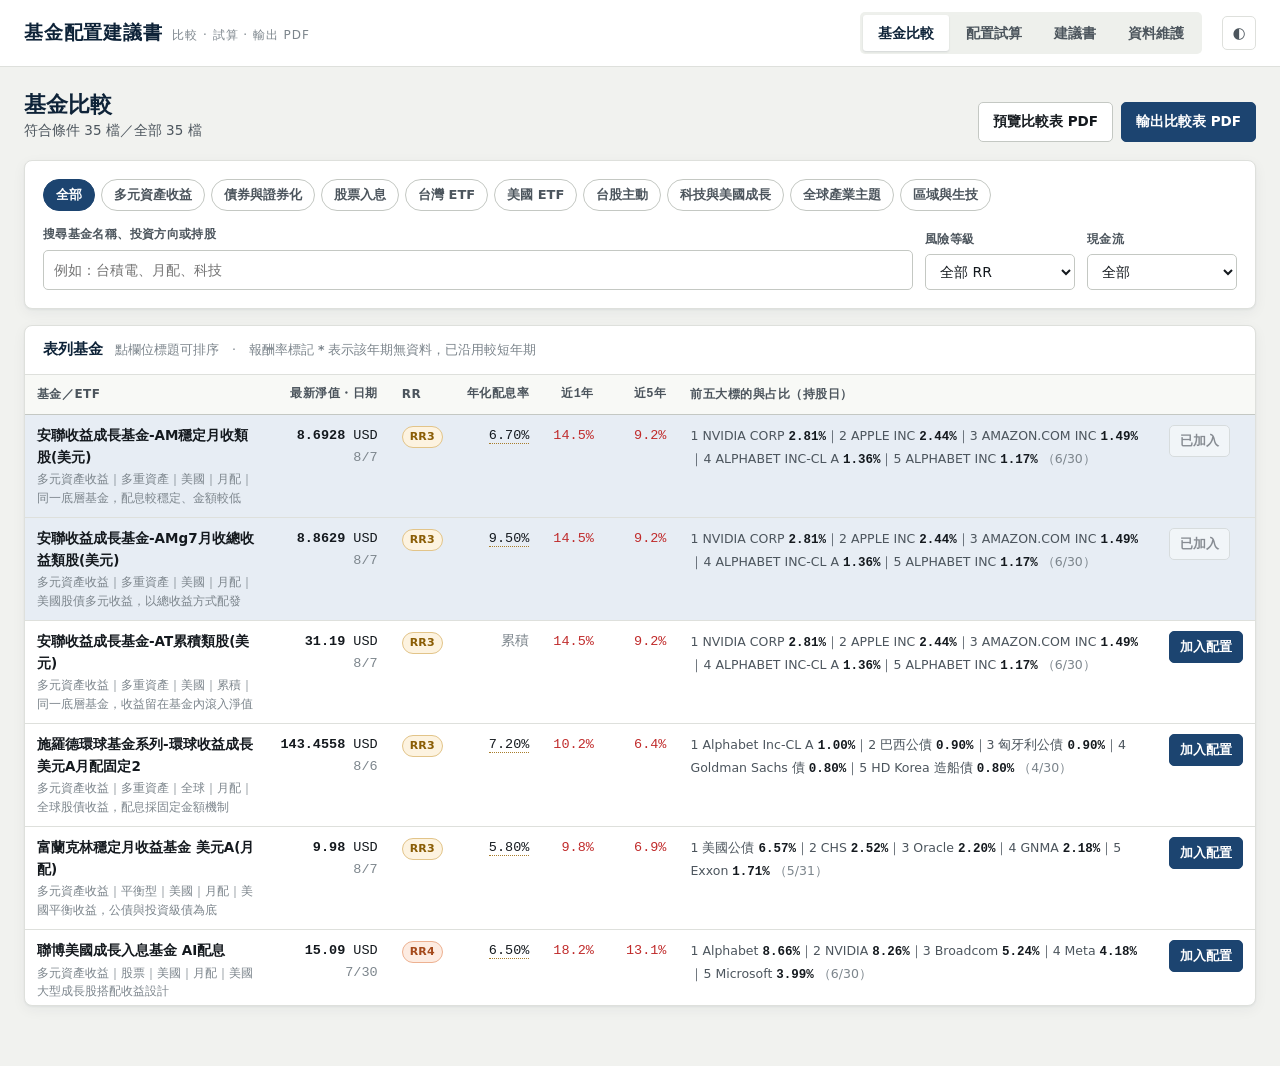
==== fund-report/standalone.html @ 6da56c4f "Add fund comparison and allocation report generator Builds the two PDF deliverables the existing wor" ====
<!doctype html>
<html lang="zh-Hant">
<head>
<meta charset="utf-8">
<meta name="viewport" content="width=device-width, initial-scale=1">
<title>基金配置建議書產生器</title>
<meta name="description" content="比較表列基金的淨值、風險等級與前五大持股，配置後輸出配息與本金成長預估的 A4 建議書 PDF。">
<style>
/* ==== assets/app.css ==== */
/* =============================================================================
   基金配置建議書產生器 — 介面樣式
   色彩全部走 token；深色值同時定義在 media query 與 [data-theme] 兩處，
   讓「跟隨系統」與「手動切換」兩種狀態都能正確解析。
   ========================================================================== */

:root {
  color-scheme: light;

  /* 紙面與墨色（中性色帶一點青綠，避免純灰的無機感） */
  --paper:        #F1F2EF;
  --surface:      #FFFFFF;
  --surface-2:    #F8F9F6;
  --surface-3:    #EEF0EC;
  --ink:          #14191E;
  --ink-2:        #4C555D;
  --ink-3:        #7C858C;
  --rule:         #DEE0DC;
  --rule-strong:  #C4C8C3;

  /* 主色：藏青。次要重音：黃銅（只用於節次編號與關鍵數字底線） */
  --navy:         #1C4470;
  --navy-deep:    #0E2338;
  --navy-soft:    #E7EDF4;
  --navy-line:    #B9CBDE;
  --brass:        #A87D2B;
  --brass-soft:   #F4EEDF;

  /* 台股慣例：紅漲綠跌。僅用於報酬率與漲跌，不當作系列色 */
  --up:           #C02B2B;
  --down:         #12764C;

  /* 圖表系列色（已通過色盲分離度與亮度帶檢驗，固定順序不可循環） */
  --series-1: #2a78d6;  --series-2: #eb6834;  --series-3: #1baf7a;  --series-4: #eda100;
  --series-5: #e87ba4;  --series-6: #008300;  --series-7: #4a3aa7;  --series-8: #e34948;
  --grid:     #E4E6E2;
  --axis:     #C4C8C3;

  /* 圖表引擎讀取的角色色（.sheet 內會被紙張色票覆寫） */
  --c-surface: var(--surface);
  --c-grid:    var(--grid);
  --c-axis:    var(--axis);
  --c-ink:     var(--ink);
  --c-ink-2:   var(--ink-2);
  --c-ink-3:   var(--ink-3);

  --font-ui:  -apple-system, BlinkMacSystemFont, "PingFang TC", "Noto Sans TC",
              "Microsoft JhengHei", "Segoe UI", system-ui, sans-serif;
  --font-doc: "Noto Serif TC", "Source Han Serif TC", "Songti TC", "Songti SC",
              PMingLiU, Georgia, serif;
  --font-num: ui-monospace, "SF Mono", "JetBrains Mono", Menlo, Consolas, monospace;

  --r-sm: 3px;  --r-md: 5px;  --r-lg: 8px;
  --shadow: 0 1px 2px rgba(14, 35, 56, .05), 0 4px 14px rgba(14, 35, 56, .05);
}

@media (prefers-color-scheme: dark) {
  :root:not([data-theme="light"]) {
    color-scheme: dark;
    --paper: #0F1417;  --surface: #161C21;  --surface-2: #1B2228;  --surface-3: #212a31;
    --ink: #E9ECEA;    --ink-2: #A9B2B8;    --ink-3: #7E888F;
    --rule: #2A333A;   --rule-strong: #3A444B;
    --navy: #7FA8D6;   --navy-deep: #CBDCEE; --navy-soft: #1C2A38; --navy-line: #33475C;
    --brass: #D6AC5C;  --brass-soft: #2A2418;
    --up: #E2635F;     --down: #3FA97A;
    --series-1: #3987e5; --series-2: #d95926; --series-3: #199e70; --series-4: #c98500;
    --series-5: #d55181; --series-6: #008300; --series-7: #9085e9; --series-8: #e66767;
    --grid: #242D34;   --axis: #3A444B;
    --shadow: 0 1px 2px rgba(0,0,0,.3), 0 4px 14px rgba(0,0,0,.25);
  }
}

:root[data-theme="dark"] {
  color-scheme: dark;
  --paper: #0F1417;  --surface: #161C21;  --surface-2: #1B2228;  --surface-3: #212a31;
  --ink: #E9ECEA;    --ink-2: #A9B2B8;    --ink-3: #7E888F;
  --rule: #2A333A;   --rule-strong: #3A444B;
  --navy: #7FA8D6;   --navy-deep: #CBDCEE; --navy-soft: #1C2A38; --navy-line: #33475C;
  --brass: #D6AC5C;  --brass-soft: #2A2418;
  --up: #E2635F;     --down: #3FA97A;
  --series-1: #3987e5; --series-2: #d95926; --series-3: #199e70; --series-4: #c98500;
  --series-5: #d55181; --series-6: #008300; --series-7: #9085e9; --series-8: #e66767;
  --grid: #242D34;   --axis: #3A444B;
  --shadow: 0 1px 2px rgba(0,0,0,.3), 0 4px 14px rgba(0,0,0,.25);
}

* { box-sizing: border-box; }

body {
  margin: 0;
  background: var(--paper);
  color: var(--ink);
  font-family: var(--font-ui);
  font-size: 15px;
  line-height: 1.6;
  -webkit-font-smoothing: antialiased;
}

h1, h2, h3, h4 { margin: 0; text-wrap: balance; font-weight: 700; line-height: 1.3; }
p { margin: 0; }
button, input, select, textarea { font: inherit; color: inherit; }
a { color: var(--navy); }

:where(a, button, input, select, textarea, [tabindex]):focus-visible {
  outline: 2px solid var(--navy);
  outline-offset: 2px;
  border-radius: var(--r-sm);
}

@media (prefers-reduced-motion: reduce) {
  *, *::before, *::after { animation-duration: .01ms !important; transition-duration: .01ms !important; }
}

/* ---------------------------------------------------------------- 頁首 --- */

.topbar {
  position: sticky; top: 0; z-index: 40;
  background: var(--surface);
  border-bottom: 1px solid var(--rule);
}

.topbar__inner {
  max-width: 1280px; margin: 0 auto; padding: 12px 24px;
  display: flex; align-items: center; gap: 20px; flex-wrap: wrap;
}

.brand { display: flex; align-items: baseline; gap: 10px; margin-right: auto; }
.brand__mark {
  font-family: var(--font-doc); font-size: 19px; font-weight: 700;
  color: var(--navy-deep); letter-spacing: .04em;
}
.brand__sub { font-size: 12px; color: var(--ink-3); letter-spacing: .08em; }

.tabs { display: flex; gap: 2px; background: var(--surface-3); padding: 3px; border-radius: var(--r-md); }
.tab {
  appearance: none; border: 0; background: transparent; color: var(--ink-2);
  padding: 7px 15px; border-radius: var(--r-sm); cursor: pointer;
  font-size: 14px; font-weight: 600; white-space: nowrap;
  transition: background .15s, color .15s;
}
.tab:hover { color: var(--ink); }
.tab[aria-selected="true"] { background: var(--surface); color: var(--navy-deep); box-shadow: 0 1px 2px rgba(14,35,56,.12); }

.icon-btn {
  appearance: none; background: var(--surface); border: 1px solid var(--rule);
  color: var(--ink-2); width: 34px; height: 34px; border-radius: var(--r-md);
  cursor: pointer; display: grid; place-items: center; font-size: 15px;
}
.icon-btn:hover { border-color: var(--rule-strong); color: var(--ink); }

/* -------------------------------------------------------------- 版面 ----- */

.wrap { max-width: 1280px; margin: 0 auto; padding: 24px; }
.panel[hidden] { display: none; }

.page-head { display: flex; align-items: flex-end; gap: 16px; flex-wrap: wrap; margin-bottom: 18px; }
.page-head h2 { font-family: var(--font-doc); font-size: 22px; color: var(--navy-deep); }
.page-head p { color: var(--ink-2); font-size: 13.5px; }
.page-head__actions { margin-left: auto; display: flex; gap: 8px; flex-wrap: wrap; }

.card {
  background: var(--surface); border: 1px solid var(--rule);
  border-radius: var(--r-lg); box-shadow: var(--shadow);
}
.card__head {
  padding: 14px 18px; border-bottom: 1px solid var(--rule);
  display: flex; align-items: center; gap: 12px; flex-wrap: wrap;
}
.card__head h3 { font-size: 15px; color: var(--navy-deep); }
.card__head .hint { font-size: 12.5px; color: var(--ink-3); }
.card__body { padding: 18px; }

/* ------------------------------------------------------------- 表單元件 -- */

.btn {
  appearance: none; cursor: pointer;
  border: 1px solid var(--rule-strong); background: var(--surface); color: var(--ink);
  padding: 8px 14px; border-radius: var(--r-md); font-size: 13.5px; font-weight: 600;
  display: inline-flex; align-items: center; gap: 7px; white-space: nowrap;
  transition: background .15s, border-color .15s;
}
.btn:hover { background: var(--surface-2); border-color: var(--ink-3); }
.btn--primary { background: var(--navy); border-color: var(--navy); color: #fff; }
.btn--primary:hover { background: var(--navy-deep); border-color: var(--navy-deep); }
:root[data-theme="dark"] .btn--primary,
:root:not([data-theme="light"]) .btn--primary { color: #0F1417; }
@media (prefers-color-scheme: light) {
  :root:not([data-theme="dark"]) .btn--primary { color: #fff; }
}
.btn--ghost { background: transparent; border-color: transparent; color: var(--ink-2); padding: 6px 10px; }
.btn--ghost:hover { background: var(--surface-3); color: var(--ink); }
.btn--sm { padding: 5px 10px; font-size: 12.5px; }
.btn[disabled] { opacity: .45; cursor: not-allowed; }

.field { display: flex; flex-direction: column; gap: 5px; }
.field > label { font-size: 12px; font-weight: 600; color: var(--ink-2); letter-spacing: .03em; }
.input, .select {
  background: var(--surface); border: 1px solid var(--rule-strong);
  border-radius: var(--r-md); padding: 8px 10px; width: 100%;
  font-size: 14px; color: var(--ink);
}
.input:focus, .select:focus { border-color: var(--navy); outline: none; box-shadow: 0 0 0 3px var(--navy-soft); }
.input--num { font-family: var(--font-num); text-align: right; font-variant-numeric: tabular-nums; }

.chips { display: flex; gap: 6px; flex-wrap: wrap; }
.chip {
  appearance: none; cursor: pointer; font-size: 13px; font-weight: 600;
  border: 1px solid var(--rule-strong); background: var(--surface); color: var(--ink-2);
  padding: 5px 12px; border-radius: 999px; transition: .15s;
}
.chip:hover { border-color: var(--ink-3); color: var(--ink); }
.chip[aria-pressed="true"] { background: var(--navy); border-color: var(--navy); color: #fff; }
:root[data-theme="dark"] .chip[aria-pressed="true"] { color: #0F1417; }
@media (prefers-color-scheme: dark) {
  :root:not([data-theme="light"]) .chip[aria-pressed="true"] { color: #0F1417; }
}

.toolbar { display: flex; gap: 12px; align-items: flex-end; flex-wrap: wrap; }
.toolbar .field { min-width: 150px; }

/* --------------------------------------------------------------- 表格 ---- */

.table-scroll { overflow-x: auto; }
table.data { width: 100%; border-collapse: collapse; font-size: 13.5px; }
table.data th, table.data td {
  padding: 10px 12px; text-align: left; vertical-align: top;
  border-bottom: 1px solid var(--rule);
}
table.data thead th {
  position: sticky; top: 0; z-index: 2;
  background: var(--surface-2); color: var(--ink-2);
  font-size: 12px; font-weight: 700; letter-spacing: .04em; white-space: nowrap;
  border-bottom: 1px solid var(--rule-strong);
}
table.data thead th.sortable { cursor: pointer; user-select: none; }
table.data thead th.sortable:hover { color: var(--ink); }
table.data tbody tr:hover { background: var(--surface-2); }
table.data tbody tr.is-picked { background: var(--navy-soft); }
table.data td.num, table.data th.num {
  text-align: right; font-family: var(--font-num);
  font-variant-numeric: tabular-nums; white-space: nowrap;
}
.fund-name { font-weight: 600; color: var(--ink); }
.fund-meta { font-size: 11.5px; color: var(--ink-3); margin-top: 2px; }

.pill {
  display: inline-block; padding: 1px 7px; border-radius: 999px;
  font-size: 11px; font-weight: 700; letter-spacing: .02em;
  border: 1px solid var(--rule-strong); color: var(--ink-2); background: var(--surface-2);
  white-space: nowrap;
}
.pill--rr1, .pill--rr2 { color: #0d6b4b; border-color: #9ecfba; background: #eaf6f0; }
.pill--rr3 { color: #8a5d05; border-color: #e2c489; background: #fdf3e0; }
.pill--rr4 { color: #a4491b; border-color: #edb191; background: #fdece2; }
.pill--rr5 { color: #93231f; border-color: #e8a3a0; background: #fdeceb; }
:root[data-theme="dark"] .pill--rr1, :root[data-theme="dark"] .pill--rr2 { color:#5fc79a; border-color:#1f4736; background:#12241c; }
:root[data-theme="dark"] .pill--rr3 { color:#d6ac5c; border-color:#4a3d1d; background:#241e10; }
:root[data-theme="dark"] .pill--rr4 { color:#e08b5f; border-color:#4d3123; background:#251912; }
:root[data-theme="dark"] .pill--rr5 { color:#e2635f; border-color:#4d2523; background:#251312; }
@media (prefers-color-scheme: dark) {
  :root:not([data-theme="light"]) .pill--rr1, :root:not([data-theme="light"]) .pill--rr2 { color:#5fc79a; border-color:#1f4736; background:#12241c; }
  :root:not([data-theme="light"]) .pill--rr3 { color:#d6ac5c; border-color:#4a3d1d; background:#241e10; }
  :root:not([data-theme="light"]) .pill--rr4 { color:#e08b5f; border-color:#4d3123; background:#251912; }
  :root:not([data-theme="light"]) .pill--rr5 { color:#e2635f; border-color:#4d2523; background:#251312; }
}

.holdings-inline { font-size: 12.5px; color: var(--ink-2); line-height: 1.7; }
.holdings-inline b { font-family: var(--font-num); font-weight: 600; color: var(--ink); }
.holdings-inline .as-of { color: var(--ink-3); }

.val-up { color: var(--up); }
.val-down { color: var(--down); }
.muted { color: var(--ink-3); }
.nowrap { white-space: nowrap; }
.assumed { border-bottom: 1px dotted var(--brass); cursor: help; }

/* ------------------------------------------------------------ 配置試算 --- */

.layout-2col { display: grid; grid-template-columns: minmax(0, 1fr) 340px; gap: 20px; align-items: start; }
@media (max-width: 1080px) { .layout-2col { grid-template-columns: minmax(0, 1fr); } }

.form-grid { display: grid; grid-template-columns: repeat(auto-fit, minmax(160px, 1fr)); gap: 14px; }

.alloc-row { display: grid; grid-template-columns: minmax(0,1fr) 96px 120px 34px; gap: 10px; align-items: center;
  padding: 11px 0; border-bottom: 1px solid var(--rule); }
.alloc-row:last-child { border-bottom: 0; }
.alloc-row__name { min-width: 0; }
.alloc-row__name .fund-name { font-size: 13.5px; }
.alloc-swatch { width: 9px; height: 9px; border-radius: 2px; display: inline-block; margin-right: 6px; flex: none; }
.alloc-amt { font-family: var(--font-num); font-variant-numeric: tabular-nums; font-size: 13px; text-align: right; color: var(--ink-2); }
@media (max-width: 620px) {
  .alloc-row { grid-template-columns: minmax(0,1fr) 80px 34px; }
  .alloc-amt { grid-column: 1 / -1; text-align: left; }
}

.empty {
  padding: 40px 20px; text-align: center; color: var(--ink-3); font-size: 14px;
  border: 1px dashed var(--rule-strong); border-radius: var(--r-md);
}

.total-bar {
  display: flex; align-items: center; gap: 12px; padding: 12px 0 0;
  border-top: 2px solid var(--rule-strong); margin-top: 6px; font-weight: 700;
}
.total-bar .num { font-family: var(--font-num); font-variant-numeric: tabular-nums; margin-left: auto; }
.total-bar.is-off { color: var(--up); }

/* KPI */
/* 欄寬必須容得下 NT$ 24,242,954 這種長度，否則數字會被裁掉 */
.kpi-grid { display: grid; grid-template-columns: repeat(auto-fit, minmax(200px, 1fr)); gap: 12px; }
.kpi {
  background: var(--surface); border: 1px solid var(--rule); border-radius: var(--r-md);
  padding: 14px 16px;
}
.kpi__label { font-size: 12px; color: var(--ink-2); font-weight: 600; letter-spacing: .03em; }
.kpi__value {
  font-size: clamp(17px, 1.7vw, 21px); font-weight: 700; color: var(--navy-deep); margin-top: 4px;
  letter-spacing: -.02em; white-space: nowrap;
}
.kpi__value small { font-size: 12px; font-weight: 600; color: var(--ink-3); margin-right: 3px; }
.kpi__foot { font-size: 11.5px; color: var(--ink-3); margin-top: 3px; }
.kpi--accent { border-left: 3px solid var(--brass); }

/* 圖表 */
.chart-stack { display: flex; flex-direction: column; gap: 16px; }
.chart-grid { display: grid; grid-template-columns: repeat(auto-fit, minmax(300px, 1fr)); gap: 16px; }
.chart-grid--donuts { grid-template-columns: repeat(auto-fit, minmax(210px, 1fr)); }
.chart-box { background: var(--surface); border: 1px solid var(--rule); border-radius: var(--r-md); padding: 14px; }
.chart-box h4 { font-size: 13.5px; color: var(--ink); margin-bottom: 2px; }
.chart-box .chart-sub { font-size: 11.5px; color: var(--ink-3); margin-bottom: 10px; }
.chart-svg { width: 100%; height: auto; display: block; overflow: visible; }

.legend { display: flex; flex-wrap: wrap; gap: 6px 14px; margin-top: 10px; font-size: 12px; color: var(--ink-2); }
.legend__item { display: inline-flex; align-items: center; gap: 6px; }
.legend__dot { width: 9px; height: 9px; border-radius: 2px; flex: none; }
.legend__val { font-family: var(--font-num); font-variant-numeric: tabular-nums; color: var(--ink-3); }

.chart-tip {
  position: fixed; z-index: 90; pointer-events: none; opacity: 0;
  background: var(--surface); border: 1px solid var(--rule-strong); border-radius: var(--r-md);
  box-shadow: var(--shadow); padding: 8px 11px; font-size: 12.5px; color: var(--ink);
  max-width: 260px; transition: opacity .1s;
}
.chart-tip b { font-family: var(--font-num); font-variant-numeric: tabular-nums; }
.chart-tip .tip-title { font-weight: 700; margin-bottom: 3px; color: var(--navy-deep); }

/* ------------------------------------------------------------- 提示條 ---- */

.notice {
  display: flex; gap: 10px; align-items: flex-start;
  background: var(--brass-soft); border: 1px solid var(--brass);
  border-radius: var(--r-md); padding: 11px 14px; font-size: 13px; color: var(--ink);
  line-height: 1.6;
}
.notice__mark { color: var(--brass); font-weight: 700; flex: none; }
.notice--info { background: var(--navy-soft); border-color: var(--navy-line); }
.notice--info .notice__mark { color: var(--navy); }

.status-line { font-size: 12.5px; color: var(--ink-2); min-height: 20px; }

/* ------------------------------------------------------------ 資料維護 --- */

.data-table input.input { padding: 5px 7px; font-size: 12.5px; }
.data-table td { padding: 6px 8px; }
.w-nav  { width: 104px; } .w-date { width: 132px; }
.w-pct  { width: 72px; }  .w-rr { width: 62px; }

/* ---------------------------------------------------------- 建議書預覽 --- */

.sheet-stage { background: var(--surface-3); padding: 22px; border-radius: var(--r-lg); overflow-x: auto; }
.sheet-stage .sheet { margin: 0 auto 22px; }
.sheet-stage .sheet:last-child { margin-bottom: 0; }

</style>
<style>
/* ==== assets/print.css ==== */
/* =============================================================================
   A4 文件樣式 — 建議書與比較表
   .sheet 模擬紙張，因此固定使用淺色調（不隨深色模式反轉），
   螢幕預覽與列印輸出共用同一份規則，所見即所得。
   ========================================================================== */

.sheet {
  /* 紙張自帶一組固定色票，與介面 token 脫鉤 */
  --p-ink:      #14181C;
  --p-ink-2:    #4A5058;
  --p-ink-3:    #7A828A;
  --p-rule:     #D9DCD8;
  --p-rule-2:   #B9BDB8;
  --p-navy:     #1C4470;
  --p-navy-deep:#0E2338;
  --p-navy-soft:#EDF2F8;
  --p-brass:    #A87D2B;
  --p-surface:  #FFFFFF;
  --p-surface-2:#F7F8F5;
  --p-up:       #C02B2B;
  --p-down:     #12764C;

  /* 紙張永遠是白的：圖表角色色與系列色在此固定為淺色版本，
     不隨介面深色模式反轉，否則列印會拿到深色系列色。 */
  --c-surface: #FFFFFF;
  --c-grid:    #E7E9E5;
  --c-axis:    #B9BDB8;
  --c-ink:     #14181C;
  --c-ink-2:   #4A5058;
  --c-ink-3:   #7A828A;
  --series-1: #2a78d6;  --series-2: #eb6834;  --series-3: #1baf7a;  --series-4: #eda100;
  --series-5: #e87ba4;  --series-6: #008300;  --series-7: #4a3aa7;  --series-8: #e34948;

  width: 210mm;
  min-height: 297mm;
  padding: 13mm 15mm 11mm;
  background: var(--p-surface);
  color: var(--p-ink);
  font-family: var(--font-ui);
  font-size: 9.5pt;
  line-height: 1.55;
  box-shadow: 0 2px 10px rgba(14, 35, 56, .16);
  display: flex;
  flex-direction: column;
  position: relative;
}

.sheet__body {
  flex: 1 1 auto;
  display: flex;
  flex-direction: column;
  min-height: 0;
}

.sheet::before {
  content: "";
  position: absolute; inset: 0 0 auto 0; height: 4mm;
  background: var(--p-navy);
}

/* ------------------------------------------------------------- 文件頁首 -- */

.doc-header { border-bottom: 1.5px solid var(--p-ink); padding-bottom: 6px; margin-bottom: 3.2mm; }
.doc-header__name {
  font-family: var(--font-doc); font-size: 21pt; font-weight: 700;
  color: var(--p-navy-deep); letter-spacing: .04em; line-height: 1.15;
}
.doc-header__row { display: flex; align-items: flex-end; gap: 16px; margin-top: 6px; }
.doc-header__meta { font-size: 9pt; color: var(--p-ink-2); }
.doc-header__meta b { color: var(--p-ink); font-weight: 700; }
.doc-header__meta .sep { color: var(--p-rule-2); margin: 0 8px; }
.doc-header__dates {
  margin-left: auto; text-align: right; font-size: 8pt; color: var(--p-ink-3);
  font-variant-numeric: tabular-nums; white-space: nowrap; line-height: 1.5;
}

/* ------------------------------------------------------------- 節次標題 -- */

.doc-h {
  display: flex; align-items: baseline; gap: 8px;
  font-family: var(--font-doc); font-size: 12.5pt; color: var(--p-navy-deep);
  margin: 0 0 2.5mm;
}
.doc-h__n {
  font-family: var(--font-num); font-size: 10pt; font-weight: 700;
  color: var(--p-brass); letter-spacing: .02em;
}
.doc-h__note { margin-left: auto; font-family: var(--font-ui); font-size: 8pt; color: var(--p-ink-3); font-weight: 400; }

.doc-block { margin-bottom: 3.6mm; }
.doc-block--tight { margin-bottom: 3.5mm; }

/* ------------------------------------------------------- 總覽與成效卡 ---- */

.ov-grid { display: grid; grid-template-columns: 1.15fr 2.4fr; gap: 4mm; align-items: stretch; }
.ov-stats { display: grid; grid-template-columns: repeat(3, 1fr); gap: 3mm; }

.pcard {
  border: 1px solid var(--p-rule); border-radius: 3px;
  padding: 2.6mm 3.2mm; background: var(--p-surface-2);
  display: flex; flex-direction: column; justify-content: center;
}
.pcard__label { font-size: 7.5pt; color: var(--p-ink-3); font-weight: 700; letter-spacing: .06em; }
.pcard__plan { font-family: var(--font-doc); font-size: 14pt; color: var(--p-navy-deep); font-weight: 700; margin: 1mm 0 2mm; }
.pcard__amt { font-size: 13pt; font-weight: 700; color: var(--p-ink); font-variant-numeric: tabular-nums; }
.pcard__amt small { font-size: 8pt; color: var(--p-ink-3); margin-right: 2px; }

.pstat { text-align: center; border: 1px solid var(--p-rule); border-radius: 3px; padding: 2.4mm 2mm; background: var(--p-surface); }
.pstat__label { font-size: 8pt; color: var(--p-ink-2); font-weight: 700; }
.pstat__value {
  font-size: 13.5pt; font-weight: 700; color: var(--p-navy); margin-top: 1.2mm;
  font-variant-numeric: tabular-nums; letter-spacing: -.01em;
}
.pstat__value small { font-size: 8.5pt; color: var(--p-ink-3); margin-right: 2px; font-weight: 600; }
.pstat__foot { font-size: 7pt; color: var(--p-ink-3); margin-top: .8mm; }
.pstat--key { border-color: var(--p-brass); border-top: 2px solid var(--p-brass); }
.pstat--key .pstat__value { color: var(--p-navy-deep); }

/* ---------------------------------------------------------- 文件用表格 --- */

table.ptable { width: 100%; border-collapse: collapse; font-size: 8.4pt; }
table.ptable th {
  background: var(--p-surface-2); color: var(--p-ink-2);
  font-size: 7.5pt; font-weight: 700; letter-spacing: .04em;
  text-align: left; padding: 1.5mm 2.2mm; border-bottom: 1.2px solid var(--p-rule-2);
  border-top: 1.2px solid var(--p-rule-2);
}
table.ptable td { padding: 1.5mm 2.2mm; border-bottom: 1px solid var(--p-rule); vertical-align: middle; }
table.ptable tbody tr:last-child td { border-bottom: 1.2px solid var(--p-rule-2); }
table.ptable .num { text-align: right; font-variant-numeric: tabular-nums; white-space: nowrap; }
table.ptable .name { font-weight: 700; }
table.ptable tfoot td {
  font-weight: 700; padding: 1.5mm 2.2mm; border-bottom: 0;
  background: var(--p-navy-soft);
}
.ptag {
  display: inline-block; padding: .3mm 1.6mm; border-radius: 2px; font-size: 7.5pt;
  border: 1px solid var(--p-rule-2); color: var(--p-ink-2); background: var(--p-surface-2);
  white-space: nowrap;
}
.pswatch { display: inline-block; width: 2.6mm; height: 2.6mm; border-radius: 1px; margin-right: 1.6mm; vertical-align: baseline; }

/* --------------------------------------------------------------- 圖表 ---- */

.pchart-grid { display: grid; gap: 3mm; }
.pchart-grid--2 { grid-template-columns: 1fr 1fr; }
.pchart-grid--3 { grid-template-columns: repeat(3, 1fr); }

.pchart { border: 1px solid var(--p-rule); border-radius: 3px; padding: 2mm 2.4mm 2.2mm; background: var(--p-surface); }
.pchart__title { font-size: 8.5pt; font-weight: 700; color: var(--p-ink); text-align: center; }
.pchart__sub { font-size: 6.6pt; color: var(--p-ink-3); text-align: center; margin-bottom: 1mm; }
.pchart .legend { font-size: 6.4pt; color: var(--p-ink-2); justify-content: center; gap: 2px 7px; margin-top: 1mm; }
.pchart .legend__val { color: var(--p-ink-3); }

/* ------------------------------------------------------------ 持倉附錄 --- */

.hold-grid { display: grid; grid-template-columns: 1fr 1fr; gap: 4mm; }
.hold-card { border: 1px solid var(--p-rule); border-radius: 3px; overflow: hidden; break-inside: avoid; }
.hold-card__head { background: var(--p-navy-deep); color: #fff; padding: 2.2mm 3mm; }
.hold-card__head h4 { font-size: 9pt; line-height: 1.35; }
.hold-card__head .sub { font-size: 7pt; opacity: .78; margin-top: .6mm; font-variant-numeric: tabular-nums; }
.hold-card table { width: 100%; border-collapse: collapse; font-size: 8.5pt; }
.hold-card th { background: var(--p-surface-2); color: var(--p-ink-3); font-size: 7.5pt; text-align: left; padding: 1.4mm 3mm; font-weight: 700; }
.hold-card td { padding: 1.6mm 3mm; border-top: 1px solid var(--p-rule); }
.hold-card td.num { text-align: right; font-variant-numeric: tabular-nums; font-weight: 700; color: var(--p-navy); }

/* ------------------------------------------------------------ 風險警語 --- */

.disclaimer { margin-top: auto; padding-top: 2.6mm; border-top: 1px solid var(--p-rule); }
.disclaimer h5 { font-size: 8pt; color: var(--p-ink); letter-spacing: .04em; margin-bottom: 1.2mm; }
.disclaimer ol { margin: 0; padding-left: 4mm; font-size: 6.4pt; color: var(--p-ink-2); line-height: 1.45; }
.disclaimer li { margin-bottom: .6mm; }
.disclaimer b { color: var(--p-ink); }

.sheet__foot {
  margin-top: 2mm; padding-top: 1.6mm; border-top: 1px solid var(--p-rule);
  display: flex; gap: 12px; font-size: 7pt; color: var(--p-ink-3);
}
.sheet__foot .pageno { margin-left: auto; font-variant-numeric: tabular-nums; }

/* ---------------------------------------------------------- 比較表版面 --- */

.cmp-head { border-bottom: 1.5px solid var(--p-ink); padding-bottom: 5px; margin-bottom: 4mm;
  display: flex; align-items: flex-end; gap: 12px; }
.cmp-head__title { font-family: var(--font-doc); font-size: 16pt; color: var(--p-navy-deep); font-weight: 700; }
.cmp-head__sub { font-size: 8.5pt; color: var(--p-ink-2); margin-top: 1mm; }
.cmp-head__no { margin-left: auto; font-family: var(--font-num); font-size: 14pt; color: var(--p-brass); font-weight: 700; }

table.cmp { width: 100%; border-collapse: collapse; font-size: 8.5pt; table-layout: fixed; }
table.cmp th {
  background: var(--p-navy-deep); color: #fff; font-size: 7.5pt; font-weight: 700;
  text-align: left; padding: 2mm 2.2mm; letter-spacing: .03em;
}
table.cmp td { padding: 4mm 2.2mm; border-bottom: 1px solid var(--p-rule); vertical-align: top; }
table.cmp tbody tr:nth-child(even) { background: var(--p-surface-2); }
table.cmp .c-name { font-weight: 700; font-size: 8.8pt; color: var(--p-navy-deep); }
table.cmp .c-sub { font-size: 7pt; color: var(--p-ink-3); margin-top: .6mm; }
table.cmp .c-nav { font-variant-numeric: tabular-nums; font-weight: 700; }
table.cmp .c-hold { font-size: 7.6pt; color: var(--p-ink-2); line-height: 1.5; }
table.cmp .c-hold b { font-weight: 700; color: var(--p-ink); font-variant-numeric: tabular-nums; }

.cmp-note { margin-top: 3mm; font-size: 7.5pt; color: var(--p-ink-2); background: var(--p-navy-soft);
  border-left: 2px solid var(--p-navy); padding: 2mm 3mm; }

/* --------------------------------------------------------------- 列印 ---- */

/* 移到畫面外而不是 display:none —— 隱藏的元素量不到高度，
   自動縮放就無法在列印前算出正確比例。 */
#printRoot {
  position: absolute; left: -20000px; top: 0;
  width: 210mm; visibility: hidden;
}

@page { size: A4; margin: 0; }

@media print {
  html, body { background: #fff !important; margin: 0; padding: 0; }
  body > *:not(#printRoot) { display: none !important; }

  #printRoot {
    display: block !important;
    position: static; left: auto; width: auto; visibility: visible;
  }
  #printRoot .sheet {
    box-shadow: none;
    margin: 0;
    break-after: page;
    page-break-after: always;
  }
  #printRoot .sheet:last-child { break-after: auto; page-break-after: auto; }

  .sheet, .sheet * { -webkit-print-color-adjust: exact; print-color-adjust: exact; }
  .hold-card, .pchart, .pstat, tr { break-inside: avoid; page-break-inside: avoid; }
}

</style>
</head>
<body>

<header class="topbar">
  <div class="topbar__inner">
    <div class="brand">
      <span class="brand__mark">基金配置建議書</span>
      <span class="brand__sub">比較 · 試算 · 輸出 PDF</span>
    </div>

    <nav class="tabs" role="tablist" aria-label="功能分頁">
      <button class="tab" role="tab" data-tab="compare"  aria-selected="true"  aria-controls="panel-compare">基金比較</button>
      <button class="tab" role="tab" data-tab="allocate" aria-selected="false" aria-controls="panel-allocate">配置試算</button>
      <button class="tab" role="tab" data-tab="report"   aria-selected="false" aria-controls="panel-report">建議書</button>
      <button class="tab" role="tab" data-tab="data"     aria-selected="false" aria-controls="panel-data">資料維護</button>
    </nav>

    <button class="icon-btn" id="btnTheme" title="跟隨系統（點擊切換為深色）" aria-label="切換深淺色">◐</button>
  </div>
</header>

<main class="wrap">

  <!-- ============================================================ 基金比較 -->
  <section class="panel" id="panel-compare" role="tabpanel" aria-labelledby="tab-compare">
    <div class="page-head">
      <div>
        <h2>基金比較</h2>
        <p id="compareCount">—</p>
      </div>
      <div class="page-head__actions">
        <button class="btn" id="btnPreviewCompare">預覽比較表 PDF</button>
        <button class="btn btn--primary" id="btnPrintCompare">輸出比較表 PDF</button>
      </div>
    </div>

    <div class="card" style="margin-bottom:16px">
      <div class="card__body" style="display:flex;flex-direction:column;gap:14px">
        <div class="chips" id="catChips"></div>
        <div class="toolbar">
          <div class="field" style="flex:1;min-width:220px">
            <label for="searchBox">搜尋基金名稱、投資方向或持股</label>
            <input class="input" id="searchBox" type="search" placeholder="例如：台積電、月配、科技">
          </div>
          <div class="field">
            <label for="rrFilter">風險等級</label>
            <select class="select" id="rrFilter">
              <option value="all">全部 RR</option>
              <option value="2">RR2</option><option value="3">RR3</option>
              <option value="4">RR4</option><option value="5">RR5</option>
            </select>
          </div>
          <div class="field">
            <label for="payoutFilter">現金流</label>
            <select class="select" id="payoutFilter">
              <option value="all">全部</option>
              <option value="income">配息型</option>
              <option value="accum">累積型</option>
            </select>
          </div>
        </div>
      </div>
    </div>

    <div class="card">
      <div class="card__head">
        <h3>表列基金</h3>
        <span class="hint">點欄位標題可排序　·　報酬率標記 <b>*</b> 表示該年期無資料，已沿用較短年期</span>
      </div>
      <div class="table-scroll" style="max-height:70vh;overflow-y:auto">
        <div id="compareTable"></div>
      </div>
    </div>

    <div id="comparePreviewWrap" hidden style="margin-top:18px">
      <div class="card">
        <div class="card__head"><h3>比較表 PDF 預覽</h3><span class="hint">A4 直式，依分類分頁，每頁 3 檔</span></div>
        <div class="card__body">
          <div class="sheet-stage" id="comparePreview"></div>
        </div>
      </div>
    </div>
  </section>

  <!-- ============================================================ 配置試算 -->
  <section class="panel" id="panel-allocate" role="tabpanel" hidden>
    <div class="page-head">
      <div>
        <h2>配置試算</h2>
        <p>調整比例即時重算配息與資產成長，結果直接反映到建議書。</p>
      </div>
    </div>

    <div class="layout-2col">
      <div style="display:flex;flex-direction:column;gap:16px">

        <div class="card">
          <div class="card__head"><h3>配置標的</h3><span class="hint">比例可不滿 100%，系統會依相對比重換算</span></div>
          <div class="card__body">
            <div id="allocRows"></div>
            <div class="total-bar" id="totalBar"></div>
            <div class="toolbar" style="margin-top:14px">
              <select class="select" id="quickAdd" style="flex:1;min-width:200px" aria-label="快速加入標的"></select>
              <button class="btn" id="btnEqualize">平均分配</button>
              <button class="btn" id="btnNormalize">調整為 100%</button>
              <button class="btn btn--ghost" id="btnClearPlan">清空</button>
            </div>
          </div>
        </div>

        <div class="card">
          <div class="card__head">
            <h3>預估成效</h3>
            <span class="hint">各年期採該年期年化報酬率推算，非單一固定報酬率</span>
          </div>
          <div class="card__body" style="display:flex;flex-direction:column;gap:16px">
            <div class="kpi-grid" id="kpiRow"></div>
            <div class="chart-stack" id="previewCharts"></div>
          </div>
        </div>

      </div>

      <aside style="display:flex;flex-direction:column;gap:16px">
        <div class="card">
          <div class="card__head"><h3>建議書抬頭</h3></div>
          <div class="card__body">
            <div class="form-grid">
              <div class="field">
                <label for="planClient">客戶姓名</label>
                <input class="input" id="planClient" type="text" placeholder="王大明">
              </div>
              <div class="field">
                <label for="planAdvisor">承辦顧問</label>
                <input class="input" id="planAdvisor" type="text" placeholder="李顧問">
              </div>
              <div class="field" style="grid-column:1/-1">
                <label for="planName">投資方案名稱</label>
                <input class="input" id="planName" type="text" placeholder="平衡型策略">
              </div>
              <div class="field" style="grid-column:1/-1">
                <label for="planAmount">投資金額（NT$）</label>
                <input class="input input--num" id="planAmount" type="number" min="0" step="100000">
              </div>
              <div class="field" style="grid-column:1/-1">
                <label for="planFx">美元匯率（僅供換算參考）</label>
                <input class="input input--num" id="planFx" type="number" min="0" step="0.01">
              </div>
            </div>
          </div>
        </div>

        <div class="card">
          <div class="card__head"><h3>配息處理方式</h3></div>
          <div class="card__body" style="display:flex;flex-direction:column;gap:10px">
            <label style="display:flex;gap:9px;align-items:flex-start;cursor:pointer">
              <input type="radio" name="mode" value="total" style="margin-top:4px">
              <span>
                <b>配息再投入（總報酬）</b>
                <span class="muted" style="display:block;font-size:12.5px">配息滾入本金，資產成長最快。與一般平台的績效表達方式一致。</span>
              </span>
            </label>
            <label style="display:flex;gap:9px;align-items:flex-start;cursor:pointer">
              <input type="radio" name="mode" value="payout" style="margin-top:4px">
              <span>
                <b>配息領出</b>
                <span class="muted" style="display:block;font-size:12.5px">客戶每月實領現金，本金僅以「總報酬扣除配息率」成長，另計累計已領配息。</span>
              </span>
            </label>
            <div class="notice notice--info" style="margin-top:4px">
              <span class="notice__mark">i</span>
              <span>客戶若真的按月把配息花掉，用「配息領出」才不會高估未來本金。</span>
            </div>
          </div>
        </div>
      </aside>
    </div>
  </section>

  <!-- ============================================================== 建議書 -->
  <section class="panel" id="panel-report" role="tabpanel" hidden>
    <div class="page-head">
      <div>
        <h2>建議書</h2>
        <p>A4 直式，所見即所得。輸出時請在列印視窗選擇「另存為 PDF」，邊界選「無」。</p>
      </div>
      <div class="page-head__actions">
        <button class="btn" id="btnGoAllocate">回到配置試算</button>
        <button class="btn btn--primary" id="btnPrintReport">輸出建議書 PDF</button>
      </div>
    </div>

    <div class="sheet-stage" id="reportPreview"></div>
  </section>

  <!-- ============================================================ 資料維護 -->
  <section class="panel" id="panel-data" role="tabpanel" hidden>
    <div class="page-head">
      <div>
        <h2>資料維護</h2>
        <p>所有修改自動存在這台電腦的瀏覽器裡，不會上傳到任何地方。</p>
      </div>
    </div>

    <div class="notice" style="margin-bottom:16px">
      <span class="notice__mark">！</span>
      <span>
        <b>淨值、RR 與前五大持股</b>取自 2026/08/10 版比較表，屬公告事實；
        <b>年化配息率與各年期報酬率是預設假設值</b>，直接決定建議書上的月領息與資產預估。
        提供給客戶前，請務必依最新月報或平台資料在本頁覆寫。
      </span>
    </div>

    <div class="card" style="margin-bottom:16px">
      <div class="card__head"><h3>批次更新</h3><span class="hint">從 Excel 或平台複製後直接貼上，一行一檔</span></div>
      <div class="card__body" style="display:flex;flex-direction:column;gap:12px">
        <div class="form-grid">
          <div class="field">
            <label for="navAsOf">淨值資料基準日</label>
            <input class="input" id="navAsOf" type="date">
          </div>
        </div>
        <div class="field">
          <label for="pasteBox">貼上更新（欄位順序：名稱或代碼、淨值、淨值日、年化配息率；用 Tab 或逗號分隔）</label>
          <textarea class="input" id="pasteBox" rows="5" spellcheck="false"
            placeholder="安聯收益成長 AMg7	8.8629	2026/08/11	9.5&#10;0050	102.85	2026/08/11	2.8&#10;QQQ	723.03	2026/08/11"></textarea>
        </div>
        <div class="toolbar">
          <button class="btn btn--primary" id="btnApplyPaste">套用貼上的資料</button>
          <button class="btn" id="btnExport">匯出備份 JSON</button>
          <label class="btn" for="fileImport" style="margin:0">匯入備份 JSON</label>
          <input type="file" id="fileImport" accept="application/json,.json" hidden>
          <button class="btn btn--ghost" id="btnReset" style="margin-left:auto">回復預設值</button>
        </div>
      </div>
    </div>

    <div class="card">
      <div class="card__head">
        <h3>逐筆編輯</h3>
        <span class="hint">套用「基金比較」分頁的篩選條件　·　空白代表無資料</span>
      </div>
      <div class="table-scroll" style="max-height:70vh;overflow-y:auto">
        <div id="dataTable"></div>
      </div>
    </div>
  </section>

  <p class="status-line" id="statusLine" role="status" aria-live="polite" style="margin-top:16px"></p>
</main>

<!-- 列印時只有這個容器會出現在紙上 -->
<div id="printRoot" aria-hidden="true"></div>

<script>
/* ==== assets/funds.js ==== */
/* =============================================================================
   基金資料庫（預設值）
   -----------------------------------------------------------------------------
   資料來源分兩類，請務必分開理解：

   [A] 公告事實 — nav / navDate / rr / holdings / holdingsDate / direction
       取自 2026/08/10 版「基金投資方向、RR值 與前五大持股」比較表。
       淨值日多為 8/6–8/7（8/10 為週一，境外基金與美股尚未更新）。

   [B] 試算假設 — yield（年化配息率）/ returns（各年期年化報酬率）
       這兩欄是「假設值」，不是官方公告數字。它們直接決定建議書上的
       預估月領息與未來資產預估，請在「資料維護」分頁依最新月報或
       平台資料覆寫後再輸出給客戶。

   欄位說明
     id           唯一代碼（請勿重複）
     name         完整名稱（顯示於建議書）
     short        簡稱（顯示於圖表與表格）
     cat          分類代碼，對應 CATEGORIES
     currency     計價幣別 TWD / USD
     nav          最新淨值；無法取得時填 null，介面會顯示「待平台核對」
     navDate      淨值日期 YYYY-MM-DD
     rr           風險報酬等級 1–5
     assetClass   資產類別（用於資產類別圓餅圖）
     region       投資區域（用於投資區域圓餅圖）
     payout       配息頻率：月配 / 季配 / 半年配 / 年配 / 累積
     yield        年化配息率 %（累積型填 0）          ← 假設值
     direction    投資方向（一句話）
     returns      各年期年化報酬率 %                   ← 假設值
                  可只填部分年期，缺漏年期會沿用最長可得年期並在報告加註
     holdings     前五大持股 [{ name, weight }]
     holdingsDate 持股基準日 YYYY-MM-DD
   ========================================================================== */

window.CATEGORIES = [
  { id: 'multi',    name: '多元資產收益',   note: '股債混合，現金流為主要訴求' },
  { id: 'bond',     name: '債券與證券化',   note: '收益來自利息與信用利差' },
  { id: 'eqinc',    name: '股票入息',       note: '收益來自股息與選擇權權利金' },
  { id: 'tw-etf',   name: '台灣 ETF',       note: '被動追蹤指數' },
  { id: 'us-etf',   name: '美國 ETF',       note: '被動追蹤指數' },
  { id: 'tw-active',name: '台股主動',       note: '由經理人選股，非追蹤指數' },
  { id: 'tech',     name: '科技與美國成長', note: '集中於半導體、軟體與雲端' },
  { id: 'sector',   name: '全球產業主題',   note: '景氣敏感因子各不相同' },
  { id: 'region',   name: '區域與生技',     note: '衛星曝險，波動較大' }
];

window.DEFAULT_META = {
  navAsOf: '2026-08-10',
  navNote: '淨值：截至 2026/08/10 最新可得公告｜持股：最近一期公開月報',
  rrNote: 'RR 依台灣銷售平台常用分級；不同通路可能略有差異',
  fxUSDTWD: 29.5
};

/* 安聯收益成長系列共用底層持股（同一檔基金的不同現金流級別） */
var AGI_HOLDINGS = [
  { name: 'NVIDIA CORP',        weight: 2.81 },
  { name: 'APPLE INC',          weight: 2.44 },
  { name: 'AMAZON.COM INC',     weight: 1.49 },
  { name: 'ALPHABET INC-CL A',  weight: 1.36 },
  { name: 'ALPHABET INC',       weight: 1.17 }
];
var AGI_RETURNS = { 1: 14.5, 3: 12.8, 5: 9.2, 7: 7.6, 10: 8.4 };

window.DEFAULT_FUNDS = [
  /* ---------- 多元資產收益 ---------- */
  {
    id: 'agi-amg7', name: '安聯收益成長基金-AMg7月收總收益類股(美元)', short: '安聯收益成長 AMg7',
    cat: 'multi', currency: 'USD', nav: 8.8629, navDate: '2026-08-07', rr: 3,
    assetClass: '多重資產', region: '美國', payout: '月配', yield: 9.50,
    direction: '美國股債多元收益，以總收益方式配發',
    returns: AGI_RETURNS, holdings: AGI_HOLDINGS, holdingsDate: '2026-06-30'
  },
  {
    id: 'agi-am', name: '安聯收益成長基金-AM穩定月收類股(美元)', short: '安聯收益成長 AM',
    cat: 'multi', currency: 'USD', nav: 8.6928, navDate: '2026-08-07', rr: 3,
    assetClass: '多重資產', region: '美國', payout: '月配', yield: 6.70,
    direction: '同一底層基金，配息較穩定、金額較低',
    returns: AGI_RETURNS, holdings: AGI_HOLDINGS, holdingsDate: '2026-06-30'
  },
  {
    id: 'agi-at', name: '安聯收益成長基金-AT累積類股(美元)', short: '安聯收益成長 AT',
    cat: 'multi', currency: 'USD', nav: 31.19, navDate: '2026-08-07', rr: 3,
    assetClass: '多重資產', region: '美國', payout: '累積', yield: 0,
    direction: '同一底層基金，收益留在基金內滾入淨值',
    returns: AGI_RETURNS, holdings: AGI_HOLDINGS, holdingsDate: '2026-06-30'
  },
  {
    id: 'ftif-income', name: '富蘭克林穩定月收益基金 美元A(月配)', short: '富蘭克林穩定月收益',
    cat: 'multi', currency: 'USD', nav: 9.98, navDate: '2026-08-07', rr: 3,
    assetClass: '平衡型', region: '美國', payout: '月配', yield: 5.80,
    direction: '美國平衡收益，公債與投資級債為底',
    returns: { 1: 9.8, 3: 8.4, 5: 6.9, 7: 5.8, 10: 6.2 },
    holdings: [
      { name: '美國公債', weight: 6.57 }, { name: 'CHS', weight: 2.52 },
      { name: 'Oracle', weight: 2.20 }, { name: 'GNMA', weight: 2.18 },
      { name: 'Exxon', weight: 1.71 }
    ], holdingsDate: '2026-05-31'
  },
  {
    id: 'schroder-gig', name: '施羅德環球基金系列-環球收益成長 美元A月配固定2', short: '施羅德環球收益成長',
    cat: 'multi', currency: 'USD', nav: 143.4558, navDate: '2026-08-06', rr: 3,
    assetClass: '多重資產', region: '全球', payout: '月配', yield: 7.20,
    direction: '全球股債收益，配息採固定金額機制',
    returns: { 1: 10.2, 3: 9.1, 5: 6.4, 7: 5.5, 10: 5.9 },
    holdings: [
      { name: 'Alphabet Inc-CL A', weight: 1.00 }, { name: '巴西公債', weight: 0.90 },
      { name: '匈牙利公債', weight: 0.90 }, { name: 'Goldman Sachs 債', weight: 0.80 },
      { name: 'HD Korea 造船債', weight: 0.80 }
    ], holdingsDate: '2026-04-30'
  },
  {
    id: 'ab-agi-ai', name: '聯博美國成長入息基金 AI配息', short: '聯博美國成長入息 AI',
    cat: 'multi', currency: 'USD', nav: 15.09, navDate: '2026-07-30', rr: 4,
    assetClass: '股票', region: '美國', payout: '月配', yield: 6.50,
    direction: '美國大型成長股搭配收益設計',
    returns: { 1: 18.2, 3: 16.4, 5: 13.1, 7: 12.0, 10: 12.8 },
    holdings: [
      { name: 'Alphabet', weight: 8.66 }, { name: 'NVIDIA', weight: 8.26 },
      { name: 'Broadcom', weight: 5.24 }, { name: 'Meta', weight: 4.18 },
      { name: 'Microsoft', weight: 3.99 }
    ], holdingsDate: '2026-06-30'
  },
  {
    id: 'ab-growth-ap', name: '聯博美國成長基金 AP總報酬月配', short: '聯博美國成長 AP',
    cat: 'multi', currency: 'USD', nav: 74.97, navDate: '2026-08-07', rr: 4,
    assetClass: '股票', region: '美國', payout: '月配', yield: 6.00,
    direction: '美國大型成長股，以總報酬方式月配',
    returns: { 1: 19.5, 3: 17.8, 5: 14.2, 7: 13.5, 10: 14.6 },
    holdings: [
      { name: 'NVIDIA', weight: 9.93 }, { name: 'Alphabet', weight: 9.30 },
      { name: 'Amazon', weight: 8.05 }, { name: 'Microsoft', weight: 6.66 },
      { name: 'Broadcom', weight: 5.83 }
    ], holdingsDate: '2026-04-30'
  },

  /* ---------- 債券與證券化 ---------- */
  {
    id: 'ab-mortgage', name: '聯博房貸收益基金 AA穩定月配', short: '聯博房貸收益 AA',
    cat: 'bond', currency: 'USD', nav: 9.25, navDate: '2026-08-07', rr: 3,
    assetClass: '債券', region: '美國', payout: '月配', yield: 6.20,
    direction: '美國證券化信用，收益來自房貸利差',
    returns: { 1: 7.4, 3: 5.6, 5: 2.8, 7: 2.4, 10: 2.9 },
    holdings: [
      { name: 'FHLM REMICS', weight: 2.12 }, { name: 'UMBS 5% TBA', weight: 1.38 },
      { name: 'DeltaTerra', weight: 1.33 }, { name: 'UMBS 4.5% TBA', weight: 1.05 },
      { name: 'FNMA REMICS', weight: 1.04 }
    ], holdingsDate: '2026-06-30'
  },
  {
    id: 'bnpp-corp', name: '法巴永續高評等企業債券基金 月配美元', short: '法巴永續高評等企業債',
    cat: 'bond', currency: 'USD', nav: 68.35, navDate: '2026-08-06', rr: 2,
    assetClass: '債券', region: '全球', payout: '月配', yield: 4.30,
    direction: '投資級企業債，信用風險最低的一檔',
    returns: { 1: 6.1, 3: 4.2, 5: 1.4, 7: 2.0, 10: 2.6 },
    holdings: [
      { name: 'WSP Global 債', weight: 1.06 }, { name: 'Verisk 債', weight: 0.92 },
      { name: 'Citibank 債', weight: 0.89 }, { name: 'CRH America 債', weight: 0.73 },
      { name: 'Omega Healthcare 債', weight: 0.72 }
    ], holdingsDate: '2026-06-30'
  },

  /* ---------- 股票入息 ---------- */
  {
    id: 'blk-sdd-income', name: '貝萊德全球智慧數據股票入息基金 A6', short: '貝萊德智慧數據入息 A6',
    cat: 'eqinc', currency: 'USD', nav: 10.01, navDate: '2026-08-07', rr: 4,
    assetClass: '股票', region: '全球', payout: '月配', yield: 6.80,
    direction: '全球量化選股入息，收益含選擇權策略',
    returns: { 1: 13.6, 3: 12.2, 5: 11.0, 7: 8.4, 10: 8.1 },
    holdings: [
      { name: 'NVIDIA', weight: 4.26 }, { name: 'Alphabet', weight: 4.05 },
      { name: 'Apple', weight: 3.98 }, { name: 'Cisco', weight: 2.38 },
      { name: 'Accenture', weight: 2.23 }
    ], holdingsDate: '2026-05-31'
  },

  /* ---------- 台灣 ETF ---------- */
  {
    id: 'tw-0050', name: '0050 元大台灣50', short: '0050 元大台灣50',
    cat: 'tw-etf', currency: 'TWD', nav: 102.85, navDate: '2026-08-07', rr: 4,
    assetClass: '股票', region: '台灣', payout: '季配', yield: 2.80,
    direction: '臺灣 50 市值型，台積電權重過半',
    returns: { 1: 22.4, 3: 19.6, 5: 15.8, 7: 14.2, 10: 13.1 },
    holdings: [
      { name: '台積電', weight: 58.64 }, { name: '聯發科', weight: 5.81 },
      { name: '台達電', weight: 3.23 }, { name: '鴻海', weight: 3.22 },
      { name: '日月光投控', weight: 1.96 }
    ], holdingsDate: '2026-08-07'
  },
  {
    id: 'tw-006208', name: '006208 富邦台50', short: '006208 富邦台50',
    cat: 'tw-etf', currency: 'TWD', nav: 235.35, navDate: '2026-08-07', rr: 4,
    assetClass: '股票', region: '台灣', payout: '季配', yield: 2.75,
    direction: '與 0050 追蹤同一指數，差別在費用與規模',
    returns: { 1: 22.3, 3: 19.5, 5: 15.7, 7: 14.1, 10: 13.0 },
    holdings: [
      { name: '台積電', weight: 58.58 }, { name: '聯發科', weight: 5.80 },
      { name: '台達電', weight: 3.22 }, { name: '鴻海', weight: 3.21 },
      { name: '日月光投控', weight: 1.96 }
    ], holdingsDate: '2026-08-07'
  },
  {
    id: 'tw-0056', name: '0056 元大高股息', short: '0056 元大高股息',
    cat: 'tw-etf', currency: 'TWD', nav: 51.38, navDate: '2026-08-07', rr: 4,
    assetClass: '股票', region: '台灣', payout: '季配', yield: 8.00,
    direction: '高股息因子，不是純市值型',
    returns: { 1: 12.4, 3: 14.8, 5: 11.2, 7: 9.6, 10: 8.8 },
    holdings: [
      { name: '南亞', weight: 6.63 }, { name: '華南金', weight: 4.22 },
      { name: '南亞科', weight: 4.19 }, { name: '中信金', weight: 3.95 },
      { name: '緯創', weight: 3.95 }
    ], holdingsDate: '2026-08-07'
  },

  /* ---------- 美國 ETF ---------- */
  {
    id: 'us-qqq', name: 'QQQ 景順納斯達克100 ETF', short: 'QQQ', ticker: 'QQQ',
    cat: 'us-etf', currency: 'USD', nav: 723.03, navDate: '2026-08-07', rr: 4,
    assetClass: '股票', region: '美國', payout: '季配', yield: 0.55,
    direction: 'Nasdaq-100，成長偏壓且不含金融股',
    returns: { 1: 21.6, 3: 23.4, 5: 18.2, 7: 19.4, 10: 18.6 },
    holdings: [
      { name: 'NVIDIA', weight: 8.56 }, { name: 'Apple', weight: 7.27 },
      { name: 'Microsoft', weight: 5.87 }, { name: 'Amazon', weight: 4.66 },
      { name: 'Micron', weight: 4.31 }
    ], holdingsDate: '2026-08-07'
  },
  {
    id: 'us-spy', name: 'SPY 標普500 ETF', short: 'SPY', ticker: 'SPY',
    cat: 'us-etf', currency: 'USD', nav: null, navDate: '2026-08-07', rr: 4,
    assetClass: '股票', region: '美國', payout: '季配', yield: 1.20,
    direction: 'S&P 500 市值型',
    returns: { 1: 17.2, 3: 17.8, 5: 14.6, 7: 14.0, 10: 13.4 },
    holdings: [
      { name: 'NVIDIA', weight: 7.55 }, { name: 'Apple', weight: 7.04 },
      { name: 'Microsoft', weight: 5.36 }, { name: 'Amazon', weight: 4.13 },
      { name: 'Alphabet', weight: 3.02 }
    ], holdingsDate: '2026-08-07'
  },
  {
    id: 'us-ivv', name: 'IVV 安碩核心標普500 ETF', short: 'IVV', ticker: 'IVV',
    cat: 'us-etf', currency: 'USD', nav: 777.04, navDate: '2026-08-07', rr: 4,
    assetClass: '股票', region: '美國', payout: '季配', yield: 1.25,
    direction: '與 SPY 同指數，費用率較低',
    returns: { 1: 17.2, 3: 17.8, 5: 14.6, 7: 14.0, 10: 13.4 },
    holdings: [
      { name: 'Apple', weight: 7.64 }, { name: 'NVIDIA', weight: 7.37 },
      { name: 'Microsoft', weight: 5.23 }, { name: 'Amazon', weight: 3.60 },
      { name: 'Alphabet Inc-CL A', weight: 3.05 }
    ], holdingsDate: '2026-08-07'
  },

  /* ---------- 台股主動 ---------- */
  {
    id: 'tw-00981a', name: '00981A 主動統一台股增長', short: '00981A 主動統一台股增長',
    cat: 'tw-active', currency: 'TWD', nav: 28.03, navDate: '2026-08-07', rr: 5,
    assetClass: '股票', region: '台灣', payout: '累積', yield: 0,
    direction: '主動式 ETF，大型＋創新＋成長',
    returns: { 1: 26.0 },
    holdings: [
      { name: '台積電', weight: 9.63 }, { name: '台光電', weight: 8.53 },
      { name: '聯發科', weight: 7.11 }, { name: '欣興', weight: 6.46 },
      { name: '台指期貨', weight: 5.75 }
    ], holdingsDate: '2026-08-07'
  },
  {
    id: 'fh-allweather', name: '復華全方位基金 A類型', short: '復華全方位 A',
    cat: 'tw-active', currency: 'TWD', nav: 184.73, navDate: '2026-08-07', rr: 4,
    assetClass: '股票', region: '台灣', payout: '累積', yield: 0,
    direction: '台股全市場彈性配置',
    returns: { 1: 23.5, 3: 18.9, 5: 16.4, 7: 14.8, 10: 13.6 },
    holdings: [
      { name: '國巨', weight: 9.46 }, { name: '欣興', weight: 7.05 },
      { name: '聯發科', weight: 6.67 }, { name: '台光電', weight: 6.23 },
      { name: '台積電', weight: 5.90 }
    ], holdingsDate: '2026-06-30'
  },
  {
    id: 'pst-blackhorse', name: '統一黑馬基金', short: '統一黑馬',
    cat: 'tw-active', currency: 'TWD', nav: null, navDate: '2026-08-07', rr: 5,
    assetClass: '股票', region: '台灣', payout: '累積', yield: 0,
    direction: '台股集中精選',
    returns: { 1: 25.8, 3: 20.4, 5: 18.2, 7: 16.0, 10: 14.9 },
    holdings: [
      { name: '台光電', weight: 7.35 }, { name: '台積電', weight: 6.10 },
      { name: '國巨', weight: 5.65 }, { name: '聯電', weight: 5.58 },
      { name: '奇鋐', weight: 5.47 }
    ], holdingsDate: '2026-06-30'
  },
  {
    id: 'agi-tw-tech', name: '安聯台灣科技基金', short: '安聯台灣科技',
    cat: 'tw-active', currency: 'TWD', nav: 734.24, navDate: '2026-08-07', rr: 5,
    assetClass: '股票', region: '台灣', payout: '累積', yield: 0,
    direction: '台灣科技股，記憶體與測試介面權重高',
    returns: { 1: 27.2, 3: 22.6, 5: 19.8, 7: 17.4, 10: 16.2 },
    holdings: [
      { name: '華邦電', weight: 7.44 }, { name: '旺矽', weight: 7.32 },
      { name: '台積電', weight: 6.37 }, { name: '國巨', weight: 5.65 },
      { name: '台燿', weight: 5.38 }
    ], holdingsDate: '2026-06-30'
  },
  {
    id: 'agi-tw-smart', name: '安聯台灣智慧基金', short: '安聯台灣智慧',
    cat: 'tw-active', currency: 'TWD', nav: 394.91, navDate: '2026-08-07', rr: 5,
    assetClass: '股票', region: '台灣', payout: '累積', yield: 0,
    direction: '台灣趨勢成長',
    returns: { 1: 26.4, 3: 21.8, 5: 19.1, 7: 16.8, 10: 15.6 },
    holdings: [
      { name: '旺矽', weight: 8.28 }, { name: '華邦電', weight: 7.46 },
      { name: '台光電', weight: 6.28 }, { name: '信驊', weight: 5.86 },
      { name: '台燿', weight: 5.72 }
    ], holdingsDate: '2026-06-30'
  },
  {
    id: 'agi-tw-dam', name: '安聯台灣大壩基金-A累積型(台幣)', short: '安聯台灣大壩 A累積',
    cat: 'tw-active', currency: 'TWD', nav: null, navDate: '2026-08-07', rr: 4,
    assetClass: '股票', region: '台灣', payout: '累積', yield: 0,
    direction: '台股全市場主動選股',
    returns: { 1: 25.1, 3: 20.2, 5: 18.4, 7: 16.2, 10: 15.1 },
    holdings: [
      { name: '旺矽', weight: 12.17 }, { name: '台燿', weight: 7.19 },
      { name: '穎崴', weight: 7.11 }, { name: '台光電', weight: 6.65 },
      { name: '台積電', weight: 5.20 }
    ], holdingsDate: '2026-06-30'
  },
  {
    id: 'nomura-logistics', name: '野村台灣運籌基金', short: '野村台灣運籌',
    cat: 'tw-active', currency: 'TWD', nav: 437.74, navDate: '2026-08-07', rr: 4,
    assetClass: '股票', region: '台灣', payout: '累積', yield: 0,
    direction: '台灣科技供應鏈',
    returns: { 1: 24.2, 3: 19.4, 5: 17.2, 7: 15.1, 10: 14.0 },
    holdings: [
      { name: '台光電', weight: 7.47 }, { name: '聯發科', weight: 7.31 },
      { name: '欣興', weight: 6.12 }, { name: '台積電', weight: 5.75 },
      { name: '川湖', weight: 5.56 }
    ], holdingsDate: '2026-06-30'
  },
  {
    id: 'pst-benteng', name: '統一奔騰基金', short: '統一奔騰',
    cat: 'tw-active', currency: 'TWD', nav: 713.30, navDate: '2026-08-07', rr: 5,
    assetClass: '股票', region: '台灣', payout: '累積', yield: 0,
    direction: '台股成長選股',
    returns: { 1: 26.8, 3: 21.2, 5: 18.9, 7: 16.5, 10: 15.4 },
    holdings: [
      { name: '台光電', weight: 9.25 }, { name: '國巨', weight: 9.12 },
      { name: '台積電', weight: 7.81 }, { name: '欣興', weight: 7.60 },
      { name: '旺矽', weight: 6.99 }
    ], holdingsDate: '2026-06-30'
  },
  {
    id: 'nomura-quality', name: '野村優質基金 累積', short: '野村優質 累積',
    cat: 'tw-active', currency: 'TWD', nav: 452.00, navDate: '2026-08-07', rr: 4,
    assetClass: '股票', region: '台灣', payout: '累積', yield: 0,
    direction: '台灣品質成長選股',
    returns: { 1: 23.8, 3: 19.0, 5: 16.8, 7: 14.9, 10: 13.8 },
    holdings: [
      { name: '川湖', weight: 10.06 }, { name: '台光電', weight: 9.71 },
      { name: '台積電', weight: 8.61 }, { name: '鴻勁', weight: 7.67 },
      { name: '健策', weight: 7.23 }
    ], holdingsDate: '2026-06-30'
  },
  {
    id: 'nomura-smallcap', name: '野村中小基金 累積', short: '野村中小 累積',
    cat: 'tw-active', currency: 'TWD', nav: 567.06, navDate: '2026-08-07', rr: 5,
    assetClass: '股票', region: '台灣', payout: '累積', yield: 0,
    direction: '台灣中小型成長，個股與流動性風險較高',
    returns: { 1: 25.4, 3: 20.8, 5: 18.6, 7: 16.4, 10: 15.2 },
    holdings: [
      { name: '川湖', weight: 9.18 }, { name: '台光電', weight: 8.38 },
      { name: '聯發科', weight: 6.10 }, { name: '健策', weight: 5.88 },
      { name: '欣興', weight: 5.75 }
    ], holdingsDate: '2026-06-30'
  },

  /* ---------- 科技與美國成長 ---------- */
  {
    id: 'blk-wtech-a2', name: '貝萊德世界科技基金 A2累積(美元)', short: '貝萊德世界科技 A2',
    cat: 'tech', currency: 'USD', nav: 144.63, navDate: '2026-08-07', rr: 5,
    assetClass: '股票', region: '全球', payout: '累積', yield: 0,
    direction: '全球科技股，含韓國記憶體與設備',
    returns: { 1: 24.6, 3: 22.4, 5: 16.8, 7: 18.2, 10: 17.4 },
    holdings: [
      { name: 'SK 海力士', weight: 6.79 }, { name: 'NVIDIA', weight: 6.69 },
      { name: 'Broadcom', weight: 5.70 }, { name: 'Samsung', weight: 5.49 },
      { name: 'Lam Research', weight: 5.23 }
    ], holdingsDate: '2026-06-30'
  },
  {
    id: 'blk-wtech-a10', name: '貝萊德世界科技基金 A10月配(美元)', short: '貝萊德世界科技 A10',
    cat: 'tech', currency: 'USD', nav: 20.70, navDate: '2026-08-07', rr: 5,
    assetClass: '股票', region: '全球', payout: '月配', yield: 6.00,
    direction: '同 A2 底層，改以固定比率月配',
    returns: { 1: 24.6, 3: 22.4, 5: 16.8, 7: 18.2, 10: 17.4 },
    holdings: [
      { name: 'SK 海力士', weight: 6.79 }, { name: 'NVIDIA', weight: 6.69 },
      { name: 'Broadcom', weight: 5.70 }, { name: 'Samsung', weight: 5.49 },
      { name: 'Lam Research', weight: 5.23 }
    ], holdingsDate: '2026-06-30'
  },
  {
    id: 'jpm-us-tech', name: '摩根美國科技基金 A美元累計', short: '摩根美國科技 A累計',
    cat: 'tech', currency: 'USD', nav: 147.16, navDate: '2026-08-06', rr: 4,
    assetClass: '股票', region: '美國', payout: '累積', yield: 0,
    direction: '美國科技主動選股',
    returns: { 1: 20.8, 3: 19.6, 5: 14.4, 7: 16.2, 10: 16.8 },
    holdings: [
      { name: 'Intel', weight: 5.20 }, { name: 'Lam Research', weight: 5.00 },
      { name: 'Alphabet', weight: 3.90 }, { name: 'AMD', weight: 3.70 },
      { name: 'Palo Alto', weight: 3.60 }
    ], holdingsDate: '2026-06-30'
  },
  {
    id: 'trp-uslcg', name: '普徠仕美國大型成長股票基金 A美元', short: '普徠仕美國大型成長 A',
    cat: 'tech', currency: 'USD', nav: 119.11, navDate: '2026-08-06', rr: 4,
    assetClass: '股票', region: '美國', payout: '累積', yield: 0,
    direction: '美國大型成長，前五大權重集中',
    returns: { 1: 19.4, 3: 20.2, 5: 14.8, 7: 15.6, 10: 15.9 },
    holdings: [
      { name: 'Apple', weight: 9.60 }, { name: 'Microsoft', weight: 9.40 },
      { name: 'NVIDIA', weight: 9.20 }, { name: 'Alphabet', weight: 8.60 },
      { name: 'Broadcom', weight: 4.80 }
    ], holdingsDate: '2026-05-31'
  },

  /* ---------- 全球產業主題 ---------- */
  {
    id: 'blk-wfin-a10', name: '貝萊德世界金融基金 A10(美元)', short: '貝萊德世界金融 A10',
    cat: 'sector', currency: 'USD', nav: 20.28, navDate: '2026-08-07', rr: 5,
    assetClass: '股票', region: '全球', payout: '月配', yield: 5.40,
    direction: '全球金融股，對利率與信用循環敏感',
    returns: { 1: 22.6, 3: 18.4, 5: 14.2, 7: 9.8, 10: 9.4 },
    holdings: [
      { name: 'Bank of America', weight: 6.55 }, { name: 'Citigroup', weight: 5.43 },
      { name: 'UBS', weight: 3.31 }, { name: 'Capital One', weight: 3.16 },
      { name: 'BNP Paribas', weight: 3.06 }
    ], holdingsDate: '2026-05-31'
  },
  {
    id: 'cl-infra', name: '美盛凱利基礎建設價值基金 A美元配息(M)避險', short: '美盛凱利基礎建設 A配息M',
    cat: 'sector', currency: 'USD', nav: 12.31, navDate: '2026-08-07', rr: 4,
    assetClass: '股票', region: '全球', payout: '月配', yield: 5.60,
    direction: '全球上市基建，公用事業與運輸為主',
    returns: { 1: 11.2, 3: 6.8, 5: 6.2, 7: 5.4, 10: 6.0 },
    holdings: [
      { name: 'Entergy', weight: 5.05 }, { name: 'RWE', weight: 4.95 },
      { name: 'Severn Trent', weight: 4.70 }, { name: 'TC Energy', weight: 4.49 },
      { name: 'Canadian National Railway', weight: 4.23 }
    ], holdingsDate: '2026-06-30'
  },
  {
    id: 'blk-gold-a2', name: '貝萊德世界黃金基金 A2', short: '貝萊德世界黃金 A2',
    cat: 'sector', currency: 'USD', nav: 104.49, navDate: '2026-08-07', rr: 5,
    assetClass: '股票', region: '全球', payout: '累積', yield: 0,
    direction: '全球黃金礦業股，非直接持有黃金',
    returns: { 1: 38.4, 3: 22.6, 5: 8.4, 7: 11.2, 10: 9.6 },
    holdings: [
      { name: 'Barrick', weight: 8.20 }, { name: 'Newmont', weight: 6.73 },
      { name: 'AngloGold', weight: 6.61 }, { name: 'Wheaton', weight: 5.89 },
      { name: 'Endeavour', weight: 4.95 }
    ], holdingsDate: '2026-05-31'
  },

  /* ---------- 區域與生技 ---------- */
  {
    id: 'jpm-korea', name: '摩根南韓基金', short: '摩根南韓',
    cat: 'region', currency: 'USD', nav: null, navDate: '2026-08-07', rr: 5,
    assetClass: '股票', region: '南韓', payout: '累積', yield: 0,
    direction: '南韓單一市場，前三大占比近三成',
    returns: { 1: 29.6, 3: 12.4, 5: 6.8, 7: 8.2, 10: 7.4 },
    holdings: [
      { name: 'Samsung Elec', weight: 10.20 }, { name: 'SK hynix', weight: 10.00 },
      { name: 'SK Square', weight: 8.80 }, { name: 'Samsung Electro', weight: 6.30 },
      { name: 'Samsung C&T', weight: 5.00 }
    ], holdingsDate: '2026-06-30'
  },
  {
    id: 'jh-life-sci', name: '駿利亨德森環球生命科技基金 A2', short: '駿利環球生命科技 A2',
    cat: 'region', currency: 'USD', nav: 69.30, navDate: '2026-08-07', rr: 4,
    assetClass: '股票', region: '全球', payout: '累積', yield: 0,
    direction: '全球生命科技，與科技股循環不同步',
    returns: { 1: 8.6, 3: 4.2, 5: 2.4, 7: 5.8, 10: 7.2 },
    holdings: [
      { name: 'Eli Lilly', weight: 9.68 }, { name: 'J&J', weight: 6.76 },
      { name: 'UnitedHealth', weight: 4.21 }, { name: 'AstraZeneca', weight: 4.19 },
      { name: 'AbbVie', weight: 3.94 }
    ], holdingsDate: '2026-05-31'
  }
];

</script>
<script>
/* ==== assets/charts.js ==== */
/* =============================================================================
   圖表引擎 — 純 SVG，無外部相依
   -----------------------------------------------------------------------------
   顏色一律透過 CSS 變數取得，因此同一份程式碼在深色介面與白紙列印下
   都會拿到正確的色票：
     --c-surface / --c-grid / --c-axis / --c-ink / --c-ink-2 / --c-ink-3
     --series-1 … --series-8
   ========================================================================== */

(function () {
  'use strict';

  var NS = 'http://www.w3.org/2000/svg';
  var tip = null;

  function el(name, attrs, parent) {
    var n = document.createElementNS(NS, name);
    for (var k in attrs) if (attrs[k] !== null && attrs[k] !== undefined) n.setAttribute(k, attrs[k]);
    if (parent) parent.appendChild(n);
    return n;
  }

  function ensureTip() {
    if (tip && document.body.contains(tip)) return tip;
    tip = document.createElement('div');
    tip.className = 'chart-tip';
    tip.setAttribute('role', 'status');
    document.body.appendChild(tip);
    return tip;
  }

  function showTip(html, evt) {
    var t = ensureTip();
    t.innerHTML = html;
    t.style.opacity = '1';
    var pad = 14;
    var r = t.getBoundingClientRect();
    var x = evt.clientX + pad;
    var y = evt.clientY + pad;
    if (x + r.width > window.innerWidth - 8) x = evt.clientX - r.width - pad;
    if (y + r.height > window.innerHeight - 8) y = evt.clientY - r.height - pad;
    t.style.left = Math.max(8, x) + 'px';
    t.style.top = Math.max(8, y) + 'px';
  }

  function hideTip() { if (tip) tip.style.opacity = '0'; }

  /* 找出視覺上不擁擠的刻度間距 */
  function niceStep(range, target) {
    var raw = range / Math.max(1, target);
    var mag = Math.pow(10, Math.floor(Math.log(raw) / Math.LN10));
    var norm = raw / mag;
    var step = norm >= 5 ? 10 : norm >= 2.5 ? 5 : norm >= 1.5 ? 2 : 1;
    return step * mag;
  }

  function shortNum(v) {
    var a = Math.abs(v);
    if (a >= 1e8) return (v / 1e8).toFixed(a >= 1e9 ? 0 : 1) + '億';
    if (a >= 1e4) return (v / 1e4).toFixed(a >= 1e6 ? 0 : 1) + '萬';
    return Math.round(v).toLocaleString('en-US');
  }

  function money(v) { return 'NT$ ' + Math.round(v).toLocaleString('en-US'); }

  /* ==========================================================================
     折線圖 — 預估資產價值曲線
     opts: { data:[{label,value,note}], baseline, height }
     ====================================================================== */
  function lineChart(box, opts) {
    var data = opts.data || [];
    box.textContent = '';
    if (!data.length) return;

    var W = 480, H = opts.height || 190;
    var m = { t: 12, r: 16, b: 26, l: 52 };
    var iw = W - m.l - m.r, ih = H - m.t - m.b;

    var svg = el('svg', {
      viewBox: '0 0 ' + W + ' ' + H, class: 'chart-svg',
      preserveAspectRatio: 'xMidYMid meet', role: 'img',
      'aria-label': opts.ariaLabel || '預估資產價值曲線'
    }, box);

    var vals = data.map(function (d) { return d.value; });
    if (opts.baseline) vals.push(opts.baseline);
    var max = Math.max.apply(null, vals);
    var min = Math.min.apply(null, vals);
    var pad = (max - min) * 0.18 || max * 0.1 || 1;
    var lo = Math.max(0, min - pad), hi = max + pad;
    var step = niceStep(hi - lo, 4);
    lo = Math.floor(lo / step) * step;
    hi = Math.ceil(hi / step) * step;

    var x = function (i) { return m.l + (data.length === 1 ? iw / 2 : (iw * i) / (data.length - 1)); };
    var y = function (v) { return m.t + ih - ((v - lo) / (hi - lo)) * ih; };

    /* 水平格線 + y 軸刻度 */
    for (var g = lo; g <= hi + 1e-6; g += step) {
      el('line', { x1: m.l, x2: m.l + iw, y1: y(g), y2: y(g), stroke: 'var(--c-grid)', 'stroke-width': 1 }, svg);
      el('text', {
        x: m.l - 7, y: y(g) + 3.5, 'text-anchor': 'end',
        fill: 'var(--c-ink-3)', 'font-size': 9, 'font-family': 'var(--font-num)'
      }, svg).textContent = shortNum(g);
    }

    /* 投入本金參考線 */
    if (opts.baseline) {
      el('line', {
        x1: m.l, x2: m.l + iw, y1: y(opts.baseline), y2: y(opts.baseline),
        stroke: 'var(--c-axis)', 'stroke-width': 1, 'stroke-dasharray': '4 3'
      }, svg);
      el('text', {
        x: m.l + iw, y: y(opts.baseline) - 5, 'text-anchor': 'end',
        fill: 'var(--c-ink-3)', 'font-size': 8.5
      }, svg).textContent = '投入本金';
    }

    /* 面積 + 線 */
    var dLine = '', dArea = '';
    data.forEach(function (d, i) {
      dLine += (i ? 'L' : 'M') + x(i).toFixed(2) + ' ' + y(d.value).toFixed(2) + ' ';
    });
    dArea = dLine + 'L' + x(data.length - 1).toFixed(2) + ' ' + (m.t + ih) + ' L' + x(0).toFixed(2) + ' ' + (m.t + ih) + ' Z';

    var gid = 'ln' + Math.random().toString(36).slice(2, 8);
    var defs = el('defs', {}, svg);
    var lg = el('linearGradient', { id: gid, x1: 0, y1: 0, x2: 0, y2: 1 }, defs);
    el('stop', { offset: '0%', 'stop-color': 'var(--series-1)', 'stop-opacity': .22 }, lg);
    el('stop', { offset: '100%', 'stop-color': 'var(--series-1)', 'stop-opacity': .02 }, lg);

    el('path', { d: dArea, fill: 'url(#' + gid + ')', stroke: 'none' }, svg);
    el('path', { d: dLine.trim(), fill: 'none', stroke: 'var(--series-1)', 'stroke-width': 2,
                 'stroke-linejoin': 'round', 'stroke-linecap': 'round' }, svg);

    /* x 軸標籤與資料點 */
    data.forEach(function (d, i) {
      el('text', {
        x: x(i), y: m.t + ih + 15, 'text-anchor': 'middle',
        fill: 'var(--c-ink-2)', 'font-size': 9, 'font-family': 'var(--font-num)'
      }, svg).textContent = d.label;

      var last = i === data.length - 1;
      el('circle', {
        cx: x(i), cy: y(d.value), r: last ? 4.5 : 3,
        fill: 'var(--series-1)', stroke: 'var(--c-surface)', 'stroke-width': 2
      }, svg);
    });

    /* 端點直接標值 */
    var lastD = data[data.length - 1];
    el('text', {
      x: x(data.length - 1), y: y(lastD.value) - 11, 'text-anchor': 'end',
      fill: 'var(--c-ink)', 'font-size': 10, 'font-weight': 700, 'font-family': 'var(--font-num)'
    }, svg).textContent = shortNum(lastD.value);

    /* 互動層 */
    var cross = el('line', {
      y1: m.t, y2: m.t + ih, stroke: 'var(--c-axis)', 'stroke-width': 1,
      'stroke-dasharray': '3 3', opacity: 0
    }, svg);

    data.forEach(function (d, i) {
      var bw = iw / data.length;
      el('rect', {
        x: m.l + bw * i, y: m.t, width: bw, height: ih, fill: 'transparent',
        style: 'cursor:crosshair'
      }, svg).addEventListener('mousemove', function (e) {
        cross.setAttribute('x1', x(i)); cross.setAttribute('x2', x(i));
        cross.setAttribute('opacity', 1);
        showTip('<div class="tip-title">' + d.label + '　' + (d.note || '') + '</div>' +
                '預估總值　<b>' + money(d.value) + '</b>', e);
      });
    });
    svg.addEventListener('mouseleave', function () { cross.setAttribute('opacity', 0); hideTip(); });
  }

  /* ==========================================================================
     堆疊長條圖 — 投入本金 / 預估獲利
     opts: { labels:[], series:[{name,color,values:[]}], height }
     ====================================================================== */
  function stackedBar(box, opts) {
    var labels = opts.labels || [], series = opts.series || [];
    box.textContent = '';
    if (!labels.length) return;

    var W = 480, H = opts.height || 190;
    var m = { t: 12, r: 12, b: 26, l: 52 };
    var iw = W - m.l - m.r, ih = H - m.t - m.b;

    var svg = el('svg', {
      viewBox: '0 0 ' + W + ' ' + H, class: 'chart-svg',
      preserveAspectRatio: 'xMidYMid meet', role: 'img',
      'aria-label': opts.ariaLabel || '累積獲利結構圖'
    }, box);

    var totals = labels.map(function (_, i) {
      return series.reduce(function (s, ser) { return s + Math.max(0, ser.values[i] || 0); }, 0);
    });
    var max = Math.max.apply(null, totals) || 1;
    var step = niceStep(max, 4);
    var hi = Math.ceil(max / step) * step;
    var y = function (v) { return m.t + ih - (v / hi) * ih; };

    for (var g = 0; g <= hi + 1e-6; g += step) {
      el('line', { x1: m.l, x2: m.l + iw, y1: y(g), y2: y(g), stroke: 'var(--c-grid)', 'stroke-width': 1 }, svg);
      el('text', {
        x: m.l - 7, y: y(g) + 3.5, 'text-anchor': 'end',
        fill: 'var(--c-ink-3)', 'font-size': 9, 'font-family': 'var(--font-num)'
      }, svg).textContent = shortNum(g);
    }
    el('line', { x1: m.l, x2: m.l + iw, y1: y(0), y2: y(0), stroke: 'var(--c-axis)', 'stroke-width': 1 }, svg);

    var slot = iw / labels.length;
    var bw = Math.min(46, slot * 0.56);

    labels.forEach(function (lab, i) {
      var cx = m.l + slot * i + slot / 2;
      var acc = 0;
      series.forEach(function (ser, si) {
        var v = Math.max(0, ser.values[i] || 0);
        if (v <= 0) return;
        var yTop = y(acc + v), yBot = y(acc);
        var h = Math.max(0, yBot - yTop - (si > 0 ? 2 : 0)); /* 2px 隔線讓分段不相黏 */
        var isTop = si === series.length - 1;
        var r = isTop ? 4 : 0;
        var rect = el('rect', {
          x: cx - bw / 2, y: yTop, width: bw, height: h,
          rx: r, ry: r, fill: ser.color, style: 'cursor:pointer'
        }, svg);
        if (isTop && r) { /* 只讓頂端圓角，底部維持切齊基線 */
          rect.setAttribute('rx', 4); rect.setAttribute('ry', 4);
        }
        acc += v;
        rect.addEventListener('mousemove', function (e) {
          showTip('<div class="tip-title">' + lab + '</div>' +
                  ser.name + '　<b>' + money(v) + '</b><br>合計　<b>' + money(totals[i]) + '</b>', e);
        });
        rect.addEventListener('mouseleave', hideTip);
      });

      el('text', {
        x: cx, y: m.t + ih + 15, 'text-anchor': 'middle',
        fill: 'var(--c-ink-2)', 'font-size': 9, 'font-family': 'var(--font-num)'
      }, svg).textContent = lab;
    });
  }

  /* ==========================================================================
     甜甜圈圖 — 資產類別 / 投資區域 / 幣別
     opts: { slices:[{label,value,color}], height }
     ====================================================================== */
  function donut(box, opts) {
    var slices = (opts.slices || []).filter(function (s) { return s.value > 0; });
    box.textContent = '';
    if (!slices.length) return;

    var S = 168, H = opts.height || S;
    var cx = S / 2, cy = H / 2;
    var rOuter = Math.min(S, H) / 2 - 20;
    var rInner = rOuter * 0.6;

    var svg = el('svg', {
      viewBox: '0 0 ' + S + ' ' + H, class: 'chart-svg',
      preserveAspectRatio: 'xMidYMid meet', role: 'img',
      'aria-label': opts.ariaLabel || '配置比例圖',
      /* 甜甜圈不隨欄寬無限放大，否則會蓋掉版面節奏 */
      style: 'max-width:' + (opts.maxWidth || 190) + 'px; margin:0 auto;'
    }, box);

    var total = slices.reduce(function (s, x) { return s + x.value; }, 0);
    var ang = -Math.PI / 2;

    function pt(r, a) { return [cx + r * Math.cos(a), cy + r * Math.sin(a)]; }

    slices.forEach(function (s) {
      var sweep = (s.value / total) * Math.PI * 2;
      var a0 = ang, a1 = ang + sweep;
      ang = a1;

      var big = sweep > Math.PI ? 1 : 0;
      var p0 = pt(rOuter, a0), p1 = pt(rOuter, a1);
      var q1 = pt(rInner, a1), q0 = pt(rInner, a0);
      var d = 'M' + p0[0] + ' ' + p0[1] +
              'A' + rOuter + ' ' + rOuter + ' 0 ' + big + ' 1 ' + p1[0] + ' ' + p1[1] +
              'L' + q1[0] + ' ' + q1[1] +
              'A' + rInner + ' ' + rInner + ' 0 ' + big + ' 0 ' + q0[0] + ' ' + q0[1] + 'Z';

      var path = el('path', {
        d: d, fill: s.color,
        stroke: 'var(--c-surface)', 'stroke-width': 2, /* 2px 紙面隔線 */
        style: 'cursor:pointer'
      }, svg);

      var pct = (s.value / total) * 100;
      path.addEventListener('mousemove', function (e) {
        showTip('<div class="tip-title">' + s.label + '</div><b>' + pct.toFixed(1) + '%</b>　' + money(s.value), e);
      });
      path.addEventListener('mouseleave', hideTip);

      /* 占比夠大才直接標在圖上，避免文字打架 */
      if (pct >= 12) {
        var mid = (a0 + a1) / 2;
        var lp = pt((rOuter + rInner) / 2, mid);
        el('text', {
          x: lp[0], y: lp[1] + 3.5, 'text-anchor': 'middle',
          fill: '#fff', 'font-size': 10, 'font-weight': 700, 'font-family': 'var(--font-num)',
          style: 'paint-order:stroke; stroke:rgba(0,0,0,.22); stroke-width:2.5px;'
        }, svg).textContent = Math.round(pct) + '%';
      }
    });

    if (opts.centerLabel) {
      el('text', {
        x: cx, y: cy + 4, 'text-anchor': 'middle',
        fill: 'var(--c-ink-2)', 'font-size': 10, 'font-weight': 700
      }, svg).textContent = opts.centerLabel;
    }
  }

  /* 圖例 — 兩個以上系列一律附圖例，識別不靠顏色單獨承擔 */
  function legend(container, items, opts) {
    opts = opts || {};
    var wrap = document.createElement('div');
    wrap.className = 'legend';
    items.forEach(function (it) {
      var span = document.createElement('span');
      span.className = 'legend__item';
      var dot = document.createElement('span');
      dot.className = 'legend__dot';
      dot.style.background = it.color;
      span.appendChild(dot);
      span.appendChild(document.createTextNode(it.label));
      if (it.value !== undefined && it.value !== null) {
        var v = document.createElement('span');
        v.className = 'legend__val';
        v.textContent = it.value;
        span.appendChild(v);
      }
      wrap.appendChild(span);
    });
    container.appendChild(wrap);
    return wrap;
  }

  window.Charts = {
    line: lineChart,
    stacked: stackedBar,
    donut: donut,
    legend: legend,
    shortNum: shortNum,
    hideTip: hideTip
  };
})();

</script>
<script>
/* ==== assets/app.js ==== */
/* =============================================================================
   基金配置建議書產生器 — 主程式
   ========================================================================== */

(function () {
  'use strict';

  var STORE_KEY = 'fundAdvisor.v2';
  var HORIZONS = [1, 3, 5, 7, 10];
  var SERIES = ['var(--series-1)', 'var(--series-2)', 'var(--series-3)', 'var(--series-4)',
                'var(--series-5)', 'var(--series-6)', 'var(--series-7)', 'var(--series-8)'];

  /* ---------------------------------------------------------------- 工具 -- */

  var $  = function (s, r) { return (r || document).querySelector(s); };
  var $$ = function (s, r) { return Array.prototype.slice.call((r || document).querySelectorAll(s)); };

  function esc(s) {
    return String(s === null || s === undefined ? '' : s)
      .replace(/&/g, '&amp;').replace(/</g, '&lt;').replace(/>/g, '&gt;').replace(/"/g, '&quot;');
  }

  function h(tag, attrs, children) {
    var n = document.createElement(tag);
    if (attrs) for (var k in attrs) {
      if (k === 'class') n.className = attrs[k];
      else if (k === 'html') n.innerHTML = attrs[k];
      else if (k === 'text') n.textContent = attrs[k];
      else if (k.slice(0, 2) === 'on') n.addEventListener(k.slice(2), attrs[k]);
      else if (attrs[k] !== null && attrs[k] !== undefined) n.setAttribute(k, attrs[k]);
    }
    (children || []).forEach(function (c) {
      if (c === null || c === undefined || c === false) return;
      n.appendChild(typeof c === 'string' ? document.createTextNode(c) : c);
    });
    return n;
  }

  function num(v)  { return Math.round(v).toLocaleString('en-US'); }
  function nt(v)   { return 'NT$ ' + num(v); }
  function pct(v, d) { return (v === null || v === undefined || isNaN(v)) ? '—' : v.toFixed(d === undefined ? 2 : d) + '%'; }
  function todayISO() { return new Date().toISOString().slice(0, 10); }

  function fmtDate(iso) {
    if (!iso) return '—';
    var p = String(iso).split('-');
    return p.length === 3 ? (p[1].replace(/^0/, '') + '/' + p[2].replace(/^0/, '')) : iso;
  }
  function fmtDateFull(iso) {
    if (!iso) return '—';
    var p = String(iso).split('-');
    return p.length === 3 ? (p[0] + '/' + p[1] + '/' + p[2]) : iso;
  }

  /* --------------------------------------------------------------- 狀態 -- */

  var state = {
    meta: null,
    funds: null,
    plan: {
      client: '', advisor: '', planName: '平衡型策略',
      amount: 10000000, fx: 29.5, mode: 'total',
      items: []
    },
    ui: { cat: 'all', q: '', rr: 'all', payout: 'all', sortKey: 'cat', sortDir: 1, tab: 'compare' }
  };

  function deepCopy(o) { return JSON.parse(JSON.stringify(o)); }

  function loadState() {
    state.meta  = deepCopy(window.DEFAULT_META);
    state.funds = deepCopy(window.DEFAULT_FUNDS);
    var raw;
    try { raw = localStorage.getItem(STORE_KEY); } catch (e) { raw = null; }
    if (!raw) return;
    try {
      var s = JSON.parse(raw);
      if (s.meta)  Object.assign(state.meta, s.meta);
      if (s.plan)  Object.assign(state.plan, s.plan);
      if (s.funds && s.funds.length) mergeFunds(s.funds);
    } catch (e) {
      console.warn('儲存的資料無法解析，已改用預設值', e);
    }
  }

  /* 只覆寫使用者改過的欄位，新版預設資料庫新增的基金仍會出現 */
  function mergeFunds(saved) {
    var byId = {};
    state.funds.forEach(function (f) { byId[f.id] = f; });
    saved.forEach(function (s) {
      if (byId[s.id]) Object.assign(byId[s.id], s);
      else state.funds.push(s);
    });
  }

  var saveTimer = null;
  function saveState() {
    clearTimeout(saveTimer);
    saveTimer = setTimeout(function () {
      try {
        localStorage.setItem(STORE_KEY, JSON.stringify({
          meta: state.meta, plan: state.plan, funds: state.funds
        }));
      } catch (e) { /* 隱私模式或容量已滿時忽略，功能不受影響 */ }
    }, 250);
  }

  function fundById(id) {
    for (var i = 0; i < state.funds.length; i++) if (state.funds[i].id === id) return state.funds[i];
    return null;
  }
  function catName(id) {
    var c = window.CATEGORIES.filter(function (x) { return x.id === id; })[0];
    return c ? c.name : id;
  }

  /* ==========================================================================
     計算模型
     ====================================================================== */

  /* 取某年期的年化報酬率；缺該年期時沿用最接近的可得年期並回報是否為替代值 */
  function returnFor(f, n) {
    var r = f.returns || {};
    if (r[n] !== undefined && r[n] !== null) return { value: r[n], exact: true };
    var keys = Object.keys(r).map(Number).filter(function (k) { return !isNaN(k) && r[k] !== null; }).sort(function (a, b) { return a - b; });
    if (!keys.length) return { value: 0, exact: false };
    var pick = keys[0];
    keys.forEach(function (k) { if (k <= n) pick = k; });
    return { value: r[pick], exact: false, from: pick };
  }

  function planItems() {
    return state.plan.items
      .map(function (it) {
        var f = fundById(it.id);
        return f ? { id: it.id, weight: Number(it.weight) || 0, fund: f } : null;
      })
      .filter(Boolean);
  }

  function compute() {
    var items = planItems();
    var amount = Number(state.plan.amount) || 0;
    var wsum = items.reduce(function (s, it) { return s + it.weight; }, 0);
    var res = {
      items: [], amount: amount, weightSum: wsum,
      annualIncome: 0, monthlyIncome: 0, weightedYield: 0, weightedRR: 0,
      projections: [], approxUsed: false, mode: state.plan.mode
    };
    if (!items.length || wsum <= 0) return res;

    items.forEach(function (it, i) {
      var amt = amount * (it.weight / wsum);
      var f = it.fund;
      var y = Number(f.yield) || 0;
      var income = amt * y / 100;
      res.annualIncome += income;
      res.weightedYield += (it.weight / wsum) * y;
      res.weightedRR += (it.weight / wsum) * (Number(f.rr) || 0);
      res.items.push({
        id: it.id, fund: f, weight: it.weight,
        share: it.weight / wsum, amount: amt,
        annualIncome: income, monthlyIncome: income / 12,
        color: i < SERIES.length ? SERIES[i] : 'var(--c-ink-3)'
      });
    });
    res.monthlyIncome = res.annualIncome / 12;

    HORIZONS.forEach(function (n) {
      var capital = 0, cumIncome = 0;
      res.items.forEach(function (row) {
        var r = returnFor(row.fund, n);
        if (!r.exact) res.approxUsed = true;
        var total = r.value / 100;
        if (state.plan.mode === 'total') {
          capital += row.amount * Math.pow(1 + total, n);
        } else {
          var g = total - (Number(row.fund.yield) || 0) / 100;
          capital += row.amount * Math.pow(1 + g, n);
          cumIncome += row.annualIncome * n;
        }
      });
      res.projections.push({
        years: n, capital: capital, cumIncome: cumIncome,
        total: capital + cumIncome,
        gain: capital + cumIncome - amount,
        cagr: amount > 0 ? (Math.pow((capital + cumIncome) / amount, 1 / n) - 1) * 100 : 0
      });
    });
    return res;
  }

  function projAt(res, years) {
    for (var i = 0; i < res.projections.length; i++) if (res.projections[i].years === years) return res.projections[i];
    return null;
  }

  /* 依欄位彙總（資產類別 / 投資區域 / 幣別） */
  function groupBy(res, key) {
    var map = {}, order = [];
    res.items.forEach(function (row) {
      var k = row.fund[key] || '其他';
      if (!(k in map)) { map[k] = 0; order.push(k); }
      map[k] += row.amount;
    });
    return order
      .map(function (k) { return { label: k, value: map[k] }; })
      .sort(function (a, b) { return b.value - a.value; })
      .map(function (s, i) { s.color = i < SERIES.length ? SERIES[i] : 'var(--c-ink-3)'; return s; });
  }

  /* ==========================================================================
     基金比較
     ====================================================================== */

  function filteredFunds() {
    var u = state.ui;
    var q = u.q.trim().toLowerCase();
    var list = state.funds.filter(function (f) {
      if (u.cat !== 'all' && f.cat !== u.cat) return false;
      if (u.rr !== 'all' && String(f.rr) !== u.rr) return false;
      if (u.payout === 'income' && f.payout === '累積') return false;
      if (u.payout === 'accum' && f.payout !== '累積') return false;
      if (!q) return true;
      var hay = (f.name + ' ' + f.short + ' ' + f.direction + ' ' +
        (f.holdings || []).map(function (x) { return x.name; }).join(' ')).toLowerCase();
      return hay.indexOf(q) >= 0;
    });

    var key = u.sortKey, dir = u.sortDir;
    var catOrder = {};
    window.CATEGORIES.forEach(function (c, i) { catOrder[c.id] = i; });

    list.sort(function (a, b) {
      var av, bv;
      switch (key) {
        case 'name':  return a.name.localeCompare(b.name, 'zh-Hant') * dir;
        case 'nav':   av = a.nav === null ? -1 : a.nav; bv = b.nav === null ? -1 : b.nav; break;
        case 'rr':    av = a.rr; bv = b.rr; break;
        case 'yield': av = a.yield || 0; bv = b.yield || 0; break;
        case 'r1':    av = returnFor(a, 1).value; bv = returnFor(b, 1).value; break;
        case 'r5':    av = returnFor(a, 5).value; bv = returnFor(b, 5).value; break;
        default:      av = catOrder[a.cat]; bv = catOrder[b.cat];
          if (av === bv) return a.name.localeCompare(b.name, 'zh-Hant');
      }
      return (av - bv) * dir;
    });
    return list;
  }

  function holdingsHTML(f) {
    if (!f.holdings || !f.holdings.length) return '<span class="muted">—</span>';
    var s = f.holdings.map(function (x, i) {
      return (i + 1) + ' ' + esc(x.name) + ' <b>' + x.weight.toFixed(2) + '%</b>';
    }).join('｜');
    return s + ' <span class="as-of">（' + fmtDate(f.holdingsDate) + '）</span>';
  }

  function navHTML(f) {
    if (f.nav === null || f.nav === undefined) return '<span class="muted">待平台核對</span>';
    return '<b>' + f.nav.toLocaleString('en-US', { minimumFractionDigits: 2, maximumFractionDigits: 4 }) +
           '</b> ' + f.currency + '<br><span class="muted">' + fmtDate(f.navDate) + '</span>';
  }

  function renderCompare() {
    var host = $('#compareTable');
    var list = filteredFunds();
    host.textContent = '';

    $('#compareCount').textContent = '符合條件 ' + list.length + ' 檔／全部 ' + state.funds.length + ' 檔';

    if (!list.length) {
      host.appendChild(h('div', { class: 'empty', text: '沒有符合條件的基金，請放寬篩選條件。' }));
      return;
    }

    var cols = [
      { key: 'name',  label: '基金／ETF', sortable: true },
      { key: 'nav',   label: '最新淨值・日期', sortable: true, num: true },
      { key: 'rr',    label: 'RR', sortable: true },
      { key: 'yield', label: '年化配息率', sortable: true, num: true },
      { key: 'r1',    label: '近1年', sortable: true, num: true },
      { key: 'r5',    label: '近5年', sortable: true, num: true },
      { key: 'hold',  label: '前五大標的與占比（持股日）' },
      { key: 'act',   label: '' }
    ];

    var thead = h('thead', {}, [h('tr', {}, cols.map(function (c) {
      var th = h('th', { class: c.num ? 'num' : '' }, [c.label]);
      if (c.sortable) {
        th.classList.add('sortable');
        th.setAttribute('role', 'button');
        th.setAttribute('tabindex', '0');
        var active = state.ui.sortKey === c.key;
        if (active) th.textContent = c.label + (state.ui.sortDir > 0 ? ' ▲' : ' ▼');
        var doSort = function () {
          if (state.ui.sortKey === c.key) state.ui.sortDir *= -1;
          else { state.ui.sortKey = c.key; state.ui.sortDir = c.key === 'name' ? 1 : -1; }
          renderCompare();
        };
        th.addEventListener('click', doSort);
        th.addEventListener('keydown', function (e) { if (e.key === 'Enter' || e.key === ' ') { e.preventDefault(); doSort(); } });
      }
      return th;
    }))]);

    var picked = {};
    state.plan.items.forEach(function (it) { picked[it.id] = true; });

    var tbody = h('tbody', {}, list.map(function (f) {
      var r1 = returnFor(f, 1), r5 = returnFor(f, 5);
      var tr = h('tr', { class: picked[f.id] ? 'is-picked' : '' }, [
        h('td', {}, [
          h('div', { class: 'fund-name', text: f.name }),
          h('div', { class: 'fund-meta', text: catName(f.cat) + '｜' + f.assetClass + '｜' + f.region + '｜' + f.payout + '｜' + f.direction })
        ]),
        h('td', { class: 'num', html: navHTML(f) }),
        h('td', {}, [h('span', { class: 'pill pill--rr' + f.rr, text: 'RR' + f.rr })]),
        h('td', { class: 'num', html: f.yield ? '<span class="assumed" title="假設值，請於資料維護分頁核對">' + f.yield.toFixed(2) + '%</span>' : '<span class="muted">累積</span>' }),
        h('td', { class: 'num ' + (r1.value >= 0 ? 'val-up' : 'val-down'), text: pct(r1.value, 1) + (r1.exact ? '' : '*') }),
        h('td', { class: 'num ' + (r5.value >= 0 ? 'val-up' : 'val-down'), text: pct(r5.value, 1) + (r5.exact ? '' : '*') }),
        h('td', { class: 'holdings-inline', html: holdingsHTML(f) }),
        h('td', {}, [
          h('button', {
            class: 'btn btn--sm' + (picked[f.id] ? '' : ' btn--primary'),
            text: picked[f.id] ? '已加入' : '加入配置',
            disabled: picked[f.id] ? 'disabled' : null,
            onclick: function () { addToPlan(f.id); }
          })
        ])
      ]);
      return tr;
    }));

    host.appendChild(h('table', { class: 'data' }, [thead, tbody]));
  }

  /* ==========================================================================
     配置試算
     ====================================================================== */

  function addToPlan(id) {
    if (state.plan.items.some(function (it) { return it.id === id; })) return;
    var used = state.plan.items.reduce(function (s, it) { return s + (Number(it.weight) || 0); }, 0);
    var w = Math.max(0, Math.min(100 - used, used === 0 ? 100 : 10));
    state.plan.items.push({ id: id, weight: w || 10 });
    saveState();
    renderAll();
    flash('已加入「' + fundById(id).short + '」，請於「配置試算」調整比例。');
  }

  function removeFromPlan(id) {
    state.plan.items = state.plan.items.filter(function (it) { return it.id !== id; });
    saveState();
    renderAll();
  }

  function equalize() {
    var n = state.plan.items.length;
    if (!n) return;
    var base = Math.floor((100 / n) * 100) / 100;
    state.plan.items.forEach(function (it) { it.weight = base; });
    var diff = Math.round((100 - base * n) * 100) / 100;
    state.plan.items[0].weight = Math.round((base + diff) * 100) / 100;
    saveState();
    renderAll();
  }

  function normalize() {
    var sum = state.plan.items.reduce(function (s, it) { return s + (Number(it.weight) || 0); }, 0);
    if (sum <= 0) return;
    state.plan.items.forEach(function (it) { it.weight = Math.round((it.weight / sum) * 10000) / 100; });
    var after = state.plan.items.reduce(function (s, it) { return s + it.weight; }, 0);
    state.plan.items[0].weight = Math.round((state.plan.items[0].weight + (100 - after)) * 100) / 100;
    saveState();
    renderAll();
  }

  /* 累積型沒有現金流，寫 NT$ 0 會被誤讀為「配息掛零」 */
  function allocAmtText(row) {
    if (!row) return '';
    return nt(row.amount) + '　月配 ' + (row.monthlyIncome > 0 ? nt(row.monthlyIncome) : '—（累積型）');
  }

  function renderAllocRows(res) {
    var host = $('#allocRows');
    host.textContent = '';
    if (!state.plan.items.length) {
      host.appendChild(h('div', { class: 'empty', text: '尚未選擇標的。請到「基金比較」分頁挑選，或直接使用下方快速加入。' }));
      return;
    }

    state.plan.items.forEach(function (it, i) {
      var f = fundById(it.id);
      if (!f) return;
      var row = res.items.filter(function (r) { return r.id === it.id; })[0];
      var color = i < SERIES.length ? SERIES[i] : 'var(--ink-3)';

      host.appendChild(h('div', { class: 'alloc-row' }, [
        h('div', { class: 'alloc-row__name' }, [
          h('div', { class: 'fund-name' }, [
            h('span', { class: 'alloc-swatch', style: 'background:' + color }),
            f.name
          ]),
          h('div', { class: 'fund-meta', text: 'RR' + f.rr + '｜' + f.payout + '｜年化配息 ' + pct(f.yield || 0) + '｜' + f.currency })
        ]),
        h('input', {
          class: 'input input--num', type: 'number', min: '0', max: '100', step: '0.5',
          value: it.weight, 'aria-label': f.short + ' 配置比例（%）',
          oninput: function (e) {
            it.weight = Math.max(0, Number(e.target.value) || 0);
            saveState();
            var r = compute();
            renderKPIs(r); renderPreviewCharts(r); renderTotalBar(r);
            $$('.alloc-amt', host).forEach(function (node, idx) {
              node.textContent = allocAmtText(r.items[idx]);
            });
          }
        }),
        h('div', { class: 'alloc-amt', text: allocAmtText(row) }),
        h('button', {
          class: 'icon-btn', title: '移除 ' + f.short, 'aria-label': '移除 ' + f.short,
          text: '✕', onclick: function () { removeFromPlan(it.id); }
        })
      ]));
    });
  }

  function renderTotalBar(res) {
    var bar = $('#totalBar');
    var sum = res.weightSum;
    var off = Math.abs(sum - 100) > 0.01;
    bar.className = 'total-bar' + (off ? ' is-off' : '');
    bar.textContent = '';
    bar.appendChild(h('span', { text: off ? '比例合計（不等於 100%，試算將按相對比重換算）' : '比例合計' }));
    bar.appendChild(h('span', { class: 'num', text: sum.toFixed(2) + '%' }));
  }

  function renderKPIs(res) {
    var host = $('#kpiRow');
    host.textContent = '';
    var p5 = projAt(res, 5), p10 = projAt(res, 10);
    var cards = [
      { label: '預估月領息', value: num(res.monthlyIncome), unit: 'NT$', foot: '加權年化配息率 ' + pct(res.weightedYield), key: true },
      { label: '5年資產預估', value: num(p5 ? p5.total : 0), unit: 'NT$', foot: p5 ? '年化 ' + pct(p5.cagr, 1) : '' },
      { label: '10年資產預估', value: num(p10 ? p10.total : 0), unit: 'NT$', foot: p10 ? '年化 ' + pct(p10.cagr, 1) : '' },
      { label: '加權風險等級', value: 'RR' + (res.weightedRR ? res.weightedRR.toFixed(1) : '—'), foot: '依配置比例加權' },
      { label: '預估年領息', value: num(res.annualIncome), unit: 'NT$', foot: '配息型標的合計' }
    ];
    cards.forEach(function (c) {
      host.appendChild(h('div', { class: 'kpi' + (c.key ? ' kpi--accent' : '') }, [
        h('div', { class: 'kpi__label', text: c.label }),
        h('div', { class: 'kpi__value' }, [c.unit ? h('small', { text: c.unit }) : null, c.value]),
        h('div', { class: 'kpi__foot', text: c.foot })
      ]));
    });
  }

  function renderPreviewCharts(res) {
    var host = $('#previewCharts');
    host.textContent = '';
    if (!res.items.length) {
      host.appendChild(h('div', { class: 'empty', text: '加入標的後即可預覽成長曲線與配置結構。' }));
      return;
    }

    var topRow = h('div', { class: 'chart-grid' });
    host.appendChild(topRow);

    var lineBox = h('div', { class: 'chart-box' }, [
      h('h4', { text: '預估資產價值曲線' }),
      h('div', { class: 'chart-sub', text: state.plan.mode === 'total' ? '配息再投入（總報酬）' : '配息領出：本金部位＋累計已領配息' })
    ]);
    var lineSvg = h('div', {});
    lineBox.appendChild(lineSvg);
    topRow.appendChild(lineBox);
    window.Charts.line(lineSvg, {
      data: res.projections.map(function (p) {
        return { label: p.years + 'Y', value: p.total, note: '年化 ' + pct(p.cagr, 1) };
      }),
      baseline: res.amount
    });

    var barBox = h('div', { class: 'chart-box' }, [
      h('h4', { text: '累積獲利結構圖' }),
      h('div', { class: 'chart-sub', text: '投入本金與預估獲利的組成' })
    ]);
    var barSvg = h('div', {});
    barBox.appendChild(barSvg);
    topRow.appendChild(barBox);
    buildStack(barSvg, barBox, res);

    var donutRow = h('div', { class: 'chart-grid chart-grid--donuts' });
    host.appendChild(donutRow);

    ['assetClass', 'region', 'currency'].forEach(function (key) {
      var titles = { assetClass: '資產類別', region: '投資區域', currency: '幣別比例' };
      var slices = groupBy(res, key);
      var box = h('div', { class: 'chart-box' }, [
        h('h4', { text: titles[key] }),
        h('div', { class: 'chart-sub', text: '依投資金額占比' })
      ]);
      var svgBox = h('div', {});
      box.appendChild(svgBox);
      donutRow.appendChild(box);
      window.Charts.donut(svgBox, { slices: slices, height: 168 });
      window.Charts.legend(box, slices.map(function (s) {
        return { label: s.label, color: s.color, value: (s.value / res.amount * 100).toFixed(1) + '%' };
      }));
    });
  }

  function buildStack(mount, box, res, height) {
    var series;
    if (state.plan.mode === 'total') {
      series = [
        { name: '投入本金', color: 'var(--series-1)', values: res.projections.map(function () { return res.amount; }) },
        { name: '預估獲利', color: 'var(--series-2)', values: res.projections.map(function (p) { return Math.max(0, p.gain); }) }
      ];
    } else {
      series = [
        { name: '投入本金', color: 'var(--series-1)', values: res.projections.map(function () { return res.amount; }) },
        { name: '資本增值', color: 'var(--series-2)', values: res.projections.map(function (p) { return Math.max(0, p.capital - res.amount); }) },
        { name: '累計已領配息', color: 'var(--series-3)', values: res.projections.map(function (p) { return p.cumIncome; }) }
      ];
    }
    window.Charts.stacked(mount, {
      labels: res.projections.map(function (p) { return p.years + 'Y'; }),
      series: series, height: height
    });
    window.Charts.legend(box, series.map(function (s) { return { label: s.name, color: s.color }; }));
  }

  function renderAllocate() {
    var res = compute();
    $('#planClient').value  = state.plan.client;
    $('#planAdvisor').value = state.plan.advisor;
    $('#planName').value    = state.plan.planName;
    $('#planAmount').value  = state.plan.amount;
    $('#planFx').value      = state.plan.fx;
    $$('input[name="mode"]').forEach(function (r) { r.checked = r.value === state.plan.mode; });
    renderAllocRows(res);
    renderTotalBar(res);
    renderKPIs(res);
    renderPreviewCharts(res);
    renderQuickAdd();
    return res;
  }

  function renderQuickAdd() {
    var sel = $('#quickAdd');
    var cur = sel.value;
    sel.textContent = '';
    sel.appendChild(h('option', { value: '', text: '＋ 快速加入標的…' }));
    window.CATEGORIES.forEach(function (c) {
      var group = h('optgroup', { label: c.name });
      state.funds.filter(function (f) { return f.cat === c.id; }).forEach(function (f) {
        var used = state.plan.items.some(function (it) { return it.id === f.id; });
        group.appendChild(h('option', { value: f.id, text: (used ? '✓ ' : '') + f.name, disabled: used ? 'disabled' : null }));
      });
      if (group.children.length) sel.appendChild(group);
    });
    sel.value = cur;
  }

  /* ==========================================================================
     建議書（A4）
     ====================================================================== */

  function sheet(children, footNote, pageNo, pageTotal) {
    var body = h('div', { class: 'sheet__body' }, children);
    /* 沒有風險警語的頁面（例如比較表）需要撐開空白，讓頁尾貼齊紙張底部 */
    if (!body.querySelector('.disclaimer')) body.appendChild(h('div', { style: 'flex:1 1 auto' }));
    var s = h('div', { class: 'sheet' }, [body]);
    s.appendChild(h('div', { class: 'sheet__foot' }, [
      h('span', { text: footNote || state.meta.navNote }),
      h('span', { class: 'pageno', text: pageNo && pageTotal ? pageNo + ' / ' + pageTotal : '' })
    ]));
    return s;
  }

  /* 標的數量會撐高版面。內容超過一張 A4 時整頁等比縮到剛好一頁，
     避免最後一段被切到下一頁、或印出一張空白紙。 */
  var A4_PX = 297 / 25.4 * 96;
  var APPENDIX_PER_PAGE = 6;   /* 每頁 2 欄 × 3 列，剛好填滿附錄頁 */

  function fitSheet(s) {
    var body = s.querySelector('.sheet__body');
    if (!body) return;
    body.style.zoom = '';
    for (var pass = 0; pass < 3; pass++) {
      var overflow = s.scrollHeight - A4_PX;
      if (overflow <= 1) break;
      var current = parseFloat(body.style.zoom) || 1;
      var bodyH = body.scrollHeight * current;
      var next = Math.max(0.62, current * (bodyH - overflow) / bodyH);
      body.style.zoom = String(Math.floor(next * 1000) / 1000);
    }
  }

  function mountSheets(host, sheets) {
    host.textContent = '';
    sheets.forEach(function (s) { host.appendChild(s); });
    sheets.forEach(fitSheet);   /* 必須在進入 DOM 之後量測 */
  }

  function docHeader() {
    var now = new Date();
    var stamp = now.getFullYear() + '/' + (now.getMonth() + 1) + '/' + now.getDate() + ' ' +
      String(now.getHours()).padStart(2, '0') + ':' + String(now.getMinutes()).padStart(2, '0');
    return h('div', { class: 'doc-header' }, [
      h('div', { class: 'doc-header__name', text: state.plan.client || '基金配置建議書' }),
      h('div', { class: 'doc-header__row' }, [
        h('div', { class: 'doc-header__meta', html:
          '客戶：<b>' + esc(state.plan.client || '—') + '</b><span class="sep">|</span>' +
          '承辦顧問：<b>' + esc(state.plan.advisor || '—') + '</b>' }),
        h('div', { class: 'doc-header__dates', html:
          '淨值基準：' + fmtDateFull(state.meta.navAsOf) + '<br>產出日期：' + stamp })
      ])
    ]);
  }

  function docH(n, title, note) {
    return h('div', { class: 'doc-h' }, [
      h('span', { class: 'doc-h__n', text: n + '.' }),
      h('span', { text: title }),
      note ? h('span', { class: 'doc-h__note', text: note }) : null
    ]);
  }

  function buildReportSheets() {
    var res = compute();
    var sheets = [];
    if (!res.items.length) return sheets;

    var p5 = projAt(res, 5), p10 = projAt(res, 10);

    /* ------------------------------------------------- 第 1 頁：總覽 --- */
    var page1 = [];
    page1.push(docHeader());

    page1.push(h('div', { class: 'doc-block' }, [
      h('div', { class: 'ov-grid' }, [
        h('div', {}, [
          docH(1, '投資計畫總覽'),
          h('div', { class: 'pcard' }, [
            h('div', { class: 'pcard__label', text: '投資方案' }),
            h('div', { class: 'pcard__plan', text: state.plan.planName || '—' }),
            h('div', { class: 'pcard__label', text: '投資金額' }),
            h('div', { class: 'pcard__amt', html: '<small>NT$</small>' + num(res.amount) })
          ])
        ]),
        h('div', {}, [
          docH(2, '預估成效分析', state.plan.mode === 'total' ? '配息再投入（總報酬）' : '配息領出'),
          h('div', { class: 'ov-stats' }, [
            h('div', { class: 'pstat pstat--key' }, [
              h('div', { class: 'pstat__label', text: '預估月領息' }),
              h('div', { class: 'pstat__value', html: '<small>NT$</small>' + num(res.monthlyIncome) }),
              h('div', { class: 'pstat__foot', text: '加權年化配息率 ' + pct(res.weightedYield) })
            ]),
            h('div', { class: 'pstat' }, [
              h('div', { class: 'pstat__label', text: '5年資產預估' }),
              h('div', { class: 'pstat__value', html: '<small>NT$</small>' + num(p5.total) }),
              h('div', { class: 'pstat__foot', text: '年化 ' + pct(p5.cagr, 1) })
            ]),
            h('div', { class: 'pstat' }, [
              h('div', { class: 'pstat__label', text: '10年資產預估' }),
              h('div', { class: 'pstat__value', html: '<small>NT$</small>' + num(p10.total) }),
              h('div', { class: 'pstat__foot', text: '年化 ' + pct(p10.cagr, 1) })
            ])
          ])
        ])
      ])
    ]));

    /* 配置明細表 */
    var rows = res.items.map(function (r) {
      return h('tr', {}, [
        h('td', { class: 'name' }, [
          h('span', { class: 'pswatch', style: 'background:' + r.color }),
          r.fund.name
        ]),
        h('td', {}, [h('span', { class: 'ptag', text: r.fund.assetClass })]),
        h('td', { class: 'num', text: 'RR' + r.fund.rr }),
        h('td', { class: 'num', text: r.fund.yield ? pct(r.fund.yield) : '累積' }),
        h('td', { class: 'num', text: (r.share * 100).toFixed(1) + '%' }),
        h('td', { class: 'num', text: nt(r.amount) }),
        h('td', { class: 'num', text: r.monthlyIncome > 0 ? nt(r.monthlyIncome) : '—' })
      ]);
    });

    page1.push(h('div', { class: 'doc-block' }, [
      docH(3, '配置明細表', '共 ' + res.items.length + ' 檔標的'),
      h('table', { class: 'ptable' }, [
        h('thead', {}, [h('tr', {}, [
          h('th', { text: '標的名稱' }),
          h('th', { text: '類型' }),
          h('th', { class: 'num', text: 'RR' }),
          h('th', { class: 'num', text: '年化配息率' }),
          h('th', { class: 'num', text: '比例' }),
          h('th', { class: 'num', text: '投資金額' }),
          h('th', { class: 'num', text: '預估月配息' })
        ])]),
        h('tbody', {}, rows),
        h('tfoot', {}, [h('tr', {}, [
          h('td', { text: '合計' }),
          h('td', { text: '' }),
          h('td', { class: 'num', text: 'RR' + res.weightedRR.toFixed(1) }),
          h('td', { class: 'num', text: pct(res.weightedYield) }),
          h('td', { class: 'num', text: '100.0%' }),
          h('td', { class: 'num', text: nt(res.amount) }),
          h('td', { class: 'num', text: nt(res.monthlyIncome) })
        ])])
      ])
    ]));

    /* 動能成長分析 */
    var lineMount = h('div', {}), barMount = h('div', {});
    var lineCard = h('div', { class: 'pchart' }, [
      h('div', { class: 'pchart__title', text: '預估資產價值曲線' }),
      h('div', { class: 'pchart__sub', text: state.plan.mode === 'total' ? '配息再投入（總報酬）' : '本金部位＋累計已領配息' }),
      lineMount
    ]);
    var barCard = h('div', { class: 'pchart' }, [
      h('div', { class: 'pchart__title', text: '累積獲利結構圖' }),
      h('div', { class: 'pchart__sub', text: '投入本金與預估獲利的組成' }),
      barMount
    ]);
    page1.push(h('div', { class: 'doc-block' }, [
      docH(4, '動能成長分析', '各年期採該年期年化報酬率推算'),
      h('div', { class: 'pchart-grid pchart-grid--2' }, [lineCard, barCard])
    ]));

    /* 區域分析 */
    var donutCards = ['assetClass', 'region', 'currency'].map(function (key) {
      var titles = { assetClass: '資產類別', region: '投資區域', currency: '幣別比例' };
      var slices = groupBy(res, key);
      var mount = h('div', {});
      var card = h('div', { class: 'pchart' }, [
        h('div', { class: 'pchart__title', text: titles[key] }),
        h('div', { class: 'pchart__sub', text: '依投資金額占比' }),
        mount
      ]);
      card._render = function () {
        window.Charts.donut(mount, { slices: slices, maxWidth: 84 });
        window.Charts.legend(card, slices.map(function (s) {
          return { label: s.label, color: s.color, value: (s.value / res.amount * 100).toFixed(0) + '%' };
        }));
      };
      return card;
    });
    page1.push(h('div', { class: 'doc-block' }, [
      docH(5, '資產配置區域分析'),
      h('div', { class: 'pchart-grid pchart-grid--3' }, donutCards)
    ]));

    page1.push(disclaimerBlock(res));

    var totalPages = 1 + Math.ceil(res.items.length / APPENDIX_PER_PAGE);
    var s1 = sheet(page1, state.meta.navNote, 1, totalPages);
    sheets.push(s1);

    /* 圖表在節點建立後再繪，確保 CSS 變數已可解析 */
    window.Charts.line(lineMount, {
      data: res.projections.map(function (p) { return { label: p.years + 'Y', value: p.total, note: '年化 ' + pct(p.cagr, 1) }; }),
      baseline: res.amount, height: 132
    });
    buildStack(barMount, barCard, res, 132);
    donutCards.forEach(function (c) { c._render(); });

    /* --------------------------------------------- 第 2 頁起：持倉附錄 --- */
    var chunks = [];
    for (var i = 0; i < res.items.length; i += APPENDIX_PER_PAGE) chunks.push(res.items.slice(i, i + APPENDIX_PER_PAGE));

    chunks.forEach(function (chunk, ci) {
      var cards = chunk.map(function (r) {
        return h('div', { class: 'hold-card' }, [
          h('div', { class: 'hold-card__head' }, [
            h('h4', { text: r.fund.name }),
            h('div', { class: 'sub', text: '持股基準日 ' + fmtDateFull(r.fund.holdingsDate) + '　配置 ' + (r.share * 100).toFixed(1) + '%' })
          ]),
          h('table', {}, [
            h('thead', {}, [h('tr', {}, [h('th', { text: '標的名稱' }), h('th', { class: 'num', style: 'text-align:right', text: '權重' })])]),
            h('tbody', {}, (r.fund.holdings || []).map(function (x) {
              return h('tr', {}, [h('td', { text: x.name }), h('td', { class: 'num', text: x.weight.toFixed(2) + '%' })]);
            }))
          ])
        ]);
      });

      var body = [
        docH(6, '報告附件：近期標的最大持倉明細' + (chunks.length > 1 ? '（' + (ci + 1) + '/' + chunks.length + '）' : '')),
        h('p', { class: 'muted', style: 'font-size:8pt;margin-bottom:3mm', text: '此頁為投資組合中各標的之核心持股權重明細，資料取自最近一期公開月報或每日持倉。' }),
        h('div', { class: 'hold-grid' }, cards)
      ];
      sheets.push(sheet(body, state.meta.navNote, ci + 2, totalPages));
    });

    return sheets;
  }

  function disclaimerBlock(res) {
    var items = [
      '本報告所有數據係以標的之歷史績效與數學模型推估之假設情境，<b>非保證收益、亦不代表未來實際報酬</b>；投資標的之價格可能因市場波動而漲跌，過去績效不代表未來表現。',
      '本試算之預估報酬以標的近年年化報酬率推算，未計入實際申購／轉換／管理等相關費用、匯率變動及稅負，實際結果將有差異。' +
        (res.approxUsed ? '<b>部分標的因成立時間較短，缺漏年期已沿用其最長可得年化報酬率替代。</b>' : ''),
      state.plan.mode === 'total'
        ? '本試算採「配息再投入」假設，配息金額視為滾入本金；若實際將配息領出，本金成長幅度將低於本表所列。'
        : '本試算採「配息領出」假設，資產價值已扣除配息對本金的稀釋，累計配息另計於獲利結構圖中。',
      '投資型保險商品（保單連結基金）之投資風險由要保人自行承擔，相關費用、保障內容與贖回條件請以保險公司正式契約條款及商品說明書為準。信貸／房貸資金投入具槓桿風險，可能造成本金虧損，請審慎評估自身還款能力。',
      '本報告僅供理財規劃參考，不構成任何投資要約或保證，實際投保與投資決策請洽專業人員並詳閱公開說明書。'
    ];
    return h('div', { class: 'disclaimer' }, [
      h('h5', { text: '重要聲明與風險警語' }),
      h('ol', {}, items.map(function (t) { return h('li', { html: t }); }))
    ]);
  }

  function renderReport() {
    var host = $('#reportPreview');
    host.textContent = '';
    var sheets = buildReportSheets();
    if (!sheets.length) {
      host.appendChild(h('div', { class: 'empty', text: '請先在「配置試算」分頁加入標的並設定比例，建議書會即時產生。' }));
      $('#btnPrintReport').disabled = true;
      return;
    }
    $('#btnPrintReport').disabled = false;
    mountSheets(host, sheets);
  }

  /* ==========================================================================
     比較表（A4）
     ====================================================================== */

  function buildCompareSheets() {
    var list = filteredFunds();
    var sheets = [];
    if (!list.length) return sheets;

    /* 依分類分頁；每頁 5 檔剛好填滿 A4，同一分類跨頁時標題會加註（1）（2） */
    var PER_PAGE = 8;
    var groups = [];
    window.CATEGORIES.forEach(function (c) {
      var inCat = list.filter(function (f) { return f.cat === c.id; });
      for (var i = 0; i < inCat.length; i += PER_PAGE) {
        groups.push({
          cat: c, funds: inCat.slice(i, i + PER_PAGE),
          part: Math.floor(i / PER_PAGE) + 1, parts: Math.ceil(inCat.length / PER_PAGE)
        });
      }
    });

    var total = groups.length + 1;

    /* 封面 */
    sheets.push(sheet([
      h('div', { class: 'doc-header' }, [
        h('div', { class: 'doc-header__name', text: '基金投資方向、RR值與前五大持股' }),
        h('div', { class: 'doc-header__row' }, [
          h('div', { class: 'doc-header__meta', html:
            '淨值基準：截至 <b>' + fmtDateFull(state.meta.navAsOf) + '</b> 最新可得公告<span class="sep">|</span>持股基準：最近一期公開月報' }),
          h('div', { class: 'doc-header__dates', html: '收錄 ' + list.length + ' 檔<br>' + fmtDateFull(todayISO()) + ' 產出' })
        ])
      ]),
      h('div', { class: 'doc-block' }, [
        docH(1, '本份比較表的閱讀方式'),
        h('table', { class: 'ptable' }, [
          h('thead', {}, [h('tr', {}, [
            h('th', { text: '欄位' }), h('th', { text: '基準' }), h('th', { text: '說明' })
          ])]),
          h('tbody', {}, [
            h('tr', {}, [h('td', { class: 'name', text: 'RR1–RR5' }), h('td', { text: 'RR1 低 → RR5 高' }),
                         h('td', { text: '通路風險分級；同一基金在不同銷售機構可能有細微差異' })]),
            h('tr', {}, [h('td', { class: 'name', text: '淨值日期' }), h('td', { text: '截至 ' + fmtDateFull(state.meta.navAsOf) + ' 最新可得' }),
                         h('td', { text: '境外基金與美股常落後一至二個交易日，逐列標示實際日期' })]),
            h('tr', {}, [h('td', { class: 'name', text: '持股日期' }), h('td', { text: '基金月報／ETF 每日持倉' }),
                         h('td', { text: '每列均標示本次採用的最新公開持股日期' })]),
            h('tr', {}, [h('td', { class: 'name', text: '年化配息率' }), h('td', { text: '試算假設值' }),
                         h('td', { text: '用於推估月配息金額，須依最新月報核對後再提供客戶' })])
          ])
        ])
      ]),
      h('div', { class: 'doc-block' }, [
        docH(2, '收錄分類'),
        h('table', { class: 'ptable' }, [
          h('thead', {}, [h('tr', {}, [h('th', { text: '分類' }), h('th', { class: 'num', text: '檔數' }), h('th', { text: '判讀重點' })])]),
          h('tbody', {}, window.CATEGORIES.map(function (c) {
            var n = list.filter(function (f) { return f.cat === c.id; }).length;
            return n ? h('tr', {}, [
              h('td', { class: 'name', text: c.name }),
              h('td', { class: 'num', text: n }),
              h('td', { text: c.note })
            ]) : null;
          }).filter(Boolean))
        ])
      ]),
      h('div', { class: 'cmp-note', text: '同一檔基金的不同現金流級別（月配／累積／固定配息）通常持有完全相同的底層資產，配息方式不同不代表投資方向不同。' })
    ], state.meta.rrNote, 1, total));

    /* 內頁 */
    groups.forEach(function (g, gi) {
      var body = [
        h('div', { class: 'cmp-head' }, [
          h('div', {}, [
            h('div', { class: 'cmp-head__title', text: g.cat.name + (g.parts > 1 ? '（' + g.part + '）' : '') }),
            h('div', { class: 'cmp-head__sub', text: g.cat.note })
          ]),
          h('div', { class: 'cmp-head__no', text: String(gi + 2).padStart(2, '0') })
        ]),
        h('table', { class: 'cmp' }, [
          h('colgroup', {}, [
            h('col', { style: 'width:24%' }), h('col', { style: 'width:13%' }),
            h('col', { style: 'width:7%' }),  h('col', { style: 'width:18%' }),
            h('col', { style: 'width:38%' })
          ]),
          h('thead', {}, [h('tr', {}, [
            h('th', { text: '基金／ETF' }), h('th', { text: '最新淨值・日期' }),
            h('th', { text: 'RR' }), h('th', { text: '投資方向' }),
            h('th', { text: '前五大標的與占比（持股日）' })
          ])]),
          h('tbody', {}, g.funds.map(function (f) {
            return h('tr', {}, [
              h('td', {}, [
                h('div', { class: 'c-name', text: f.name }),
                h('div', { class: 'c-sub', text: f.payout + '｜' + f.currency + '｜' + f.region })
              ]),
              h('td', { class: 'c-nav', html: f.nav === null
                ? '<span style="color:var(--p-ink-3)">待平台核對</span>'
                : f.nav.toLocaleString('en-US', { minimumFractionDigits: 2, maximumFractionDigits: 4 }) + ' ' + f.currency +
                  '<div class="c-sub">' + fmtDate(f.navDate) + '</div>' }),
              h('td', { text: 'RR' + f.rr }),
              h('td', { text: f.direction }),
              h('td', { class: 'c-hold', html: holdingsHTML(f) })
            ]);
          }))
        ])
      ];
      sheets.push(sheet(body, state.meta.navNote + '｜' + state.meta.rrNote, gi + 2, total));
    });

    return sheets;
  }

  function renderComparePreview() {
    mountSheets($('#comparePreview'), buildCompareSheets());
  }

  /* ==========================================================================
     列印
     ====================================================================== */

  function printSheets(sheets) {
    if (!sheets.length) { flash('沒有可列印的內容。'); return; }
    mountSheets($('#printRoot'), sheets);
    window.Charts.hideTip();
    setTimeout(function () { window.print(); }, 60);
  }

  window.addEventListener('afterprint', function () {
    var root = $('#printRoot');
    if (root) root.textContent = '';
  });

  /* ==========================================================================
     資料維護
     ====================================================================== */

  function renderData() {
    var host = $('#dataTable');
    host.textContent = '';

    var head = h('thead', {}, [h('tr', {}, [
      h('th', { text: '基金／ETF' }),
      h('th', { class: 'num', text: '最新淨值' }),
      h('th', { text: '淨值日' }),
      h('th', { class: 'num', text: 'RR' }),
      h('th', { class: 'num', text: '年化配息率 %' }),
      h('th', { class: 'num', text: '1年 %' }),
      h('th', { class: 'num', text: '3年 %' }),
      h('th', { class: 'num', text: '5年 %' }),
      h('th', { class: 'num', text: '7年 %' }),
      h('th', { class: 'num', text: '10年 %' })
    ])]);

    function numInput(f, get, set, cls) {
      return h('input', {
        class: 'input input--num ' + (cls || ''), type: 'number', step: 'any',
        value: get() === null || get() === undefined ? '' : get(),
        'aria-label': f.short,
        onchange: function (e) {
          var v = e.target.value === '' ? null : Number(e.target.value);
          set(v === null || isNaN(v) ? null : v);
          saveState();
          renderCompare();
        }
      });
    }

    var body = h('tbody', {}, filteredFunds().map(function (f) {
      return h('tr', {}, [
        h('td', {}, [
          h('div', { class: 'fund-name', text: f.name }),
          h('div', { class: 'fund-meta', text: catName(f.cat) + '｜' + f.currency + '｜' + f.payout })
        ]),
        h('td', { class: 'num w-nav' }, [numInput(f, function () { return f.nav; }, function (v) { f.nav = v; })]),
        h('td', { class: 'w-date' }, [h('input', {
          class: 'input', type: 'date', value: f.navDate || '',
          'aria-label': f.short + ' 淨值日',
          onchange: function (e) { f.navDate = e.target.value; saveState(); renderCompare(); }
        })]),
        h('td', { class: 'num w-rr' }, [numInput(f, function () { return f.rr; }, function (v) { f.rr = v; })]),
        h('td', { class: 'num w-pct' }, [numInput(f, function () { return f.yield; }, function (v) { f.yield = v || 0; })]),
        h('td', { class: 'num w-pct' }, [numInput(f, function () { return f.returns[1]; }, function (v) { f.returns[1] = v; })]),
        h('td', { class: 'num w-pct' }, [numInput(f, function () { return f.returns[3]; }, function (v) { f.returns[3] = v; })]),
        h('td', { class: 'num w-pct' }, [numInput(f, function () { return f.returns[5]; }, function (v) { f.returns[5] = v; })]),
        h('td', { class: 'num w-pct' }, [numInput(f, function () { return f.returns[7]; }, function (v) { f.returns[7] = v; })]),
        h('td', { class: 'num w-pct' }, [numInput(f, function () { return f.returns[10]; }, function (v) { f.returns[10] = v; })])
      ]);
    }));

    host.appendChild(h('table', { class: 'data data-table' }, [head, body]));
  }

  /* 貼上更新：一行一檔，用 tab 或逗號分隔（可直接從 Excel 複製） */
  function applyPaste(text) {
    var lines = text.split(/\r?\n/).map(function (l) { return l.trim(); }).filter(Boolean);
    var ok = 0, miss = [];
    lines.forEach(function (line) {
      var cells = line.split(/\t|,|｜|\|/).map(function (c) { return c.trim(); }).filter(function (c) { return c !== ''; });
      if (cells.length < 2) return;
      var key = cells[0];
      var f = state.funds.filter(function (x) {
        return x.id === key || x.name === key || x.short === key ||
               x.name.indexOf(key) >= 0 || key.indexOf(x.short) >= 0;
      })[0];
      if (!f) { miss.push(key); return; }
      var nav = Number(String(cells[1]).replace(/[^0-9.\-]/g, ''));
      if (!isNaN(nav) && cells[1] !== '') f.nav = nav;
      if (cells[2]) {
        var d = cells[2].replace(/\//g, '-');
        if (/^\d{4}-\d{1,2}-\d{1,2}$/.test(d)) {
          var pp = d.split('-');
          f.navDate = pp[0] + '-' + pp[1].padStart(2, '0') + '-' + pp[2].padStart(2, '0');
        }
      }
      if (cells[3]) {
        var y = Number(String(cells[3]).replace(/[^0-9.\-]/g, ''));
        if (!isNaN(y)) f.yield = y;
      }
      ok++;
    });
    saveState();
    renderAll();
    var msg = '已更新 ' + ok + ' 檔。';
    if (miss.length) msg += '　找不到對應標的：' + miss.slice(0, 5).join('、') + (miss.length > 5 ? ' 等' : '');
    flash(msg);
  }

  function exportJSON() {
    var payload = { exportedAt: new Date().toISOString(), meta: state.meta, plan: state.plan, funds: state.funds };
    var blob = new Blob([JSON.stringify(payload, null, 2)], { type: 'application/json' });
    var a = document.createElement('a');
    a.href = URL.createObjectURL(blob);
    a.download = '基金資料備份_' + todayISO() + '.json';
    document.body.appendChild(a);
    a.click();
    setTimeout(function () { URL.revokeObjectURL(a.href); a.remove(); }, 1000);
    flash('已匯出備份檔。');
  }

  function importJSON(file) {
    var fr = new FileReader();
    fr.onload = function () {
      try {
        var s = JSON.parse(fr.result);
        if (s.meta) Object.assign(state.meta, s.meta);
        if (s.plan) Object.assign(state.plan, s.plan);
        if (s.funds) mergeFunds(s.funds);
        saveState();
        renderAll();
        flash('匯入完成。');
      } catch (e) {
        flash('匯入失敗：檔案不是有效的備份 JSON。');
      }
    };
    fr.readAsText(file);
  }

  function resetAll() {
    if (!confirm('確定要清除所有自訂資料，回到內建預設值嗎？此動作無法復原。')) return;
    try { localStorage.removeItem(STORE_KEY); } catch (e) {}
    state.meta = deepCopy(window.DEFAULT_META);
    state.funds = deepCopy(window.DEFAULT_FUNDS);
    state.plan = { client: '', advisor: '', planName: '平衡型策略', amount: 10000000, fx: 29.5, mode: 'total', items: [] };
    saveState();
    renderAll();
    flash('已回復預設值。');
  }

  /* ==========================================================================
     介面組裝
     ====================================================================== */

  var flashTimer = null;
  function flash(msg) {
    var el = $('#statusLine');
    el.textContent = msg;
    clearTimeout(flashTimer);
    flashTimer = setTimeout(function () { el.textContent = ''; }, 5000);
  }

  function switchTab(id) {
    state.ui.tab = id;
    $$('.tab').forEach(function (t) { t.setAttribute('aria-selected', String(t.dataset.tab === id)); });
    $$('.panel').forEach(function (p) { p.hidden = p.id !== 'panel-' + id; });
    if (id === 'report') renderReport();
    if (id === 'data') renderData();
    window.scrollTo(0, 0);
  }

  function renderAll() {
    renderCompare();
    renderAllocate();
    if (state.ui.tab === 'report') renderReport();
    if (state.ui.tab === 'data') renderData();
  }

  function bindControls() {
    $$('.tab').forEach(function (t) {
      t.addEventListener('click', function () { switchTab(t.dataset.tab); });
    });

    /* 篩選 */
    var catBar = $('#catChips');
    var allChip = h('button', { class: 'chip', 'aria-pressed': 'true', text: '全部', onclick: function () { setCat('all'); } });
    catBar.appendChild(allChip);
    window.CATEGORIES.forEach(function (c) {
      catBar.appendChild(h('button', { class: 'chip', 'aria-pressed': 'false', text: c.name, 'data-cat': c.id,
        onclick: function () { setCat(c.id); } }));
    });
    function setCat(id) {
      state.ui.cat = id;
      $$('.chip', catBar).forEach(function (b) {
        b.setAttribute('aria-pressed', String((b.dataset.cat || 'all') === id));
      });
      renderCompare();
      if (state.ui.tab === 'data') renderData();
    }

    $('#searchBox').addEventListener('input', function (e) { state.ui.q = e.target.value; renderCompare(); });
    $('#rrFilter').addEventListener('change', function (e) { state.ui.rr = e.target.value; renderCompare(); });
    $('#payoutFilter').addEventListener('change', function (e) { state.ui.payout = e.target.value; renderCompare(); });

    $('#btnPrintCompare').addEventListener('click', function () { printSheets(buildCompareSheets()); });
    $('#btnPreviewCompare').addEventListener('click', function () {
      var box = $('#comparePreviewWrap');
      var open = box.hasAttribute('hidden');
      if (open) { renderComparePreview(); box.removeAttribute('hidden'); this.textContent = '收合比較表預覽'; }
      else { box.setAttribute('hidden', ''); this.textContent = '預覽比較表 PDF'; }
    });

    /* 方案欄位 */
    function bindPlan(sel, key, cast) {
      $(sel).addEventListener('input', function (e) {
        state.plan[key] = cast ? cast(e.target.value) : e.target.value;
        saveState();
        var res = compute();
        renderKPIs(res); renderPreviewCharts(res); renderTotalBar(res);
        renderAllocRows(res);
      });
    }
    bindPlan('#planClient', 'client');
    bindPlan('#planAdvisor', 'advisor');
    bindPlan('#planName', 'planName');
    bindPlan('#planAmount', 'amount', Number);
    bindPlan('#planFx', 'fx', Number);

    $$('input[name="mode"]').forEach(function (r) {
      r.addEventListener('change', function () {
        state.plan.mode = r.value;
        saveState();
        var res = compute();
        renderKPIs(res); renderPreviewCharts(res);
      });
    });

    $('#btnEqualize').addEventListener('click', equalize);
    $('#btnNormalize').addEventListener('click', normalize);
    $('#btnClearPlan').addEventListener('click', function () {
      if (!state.plan.items.length) return;
      if (!confirm('清空目前配置？')) return;
      state.plan.items = [];
      saveState();
      renderAll();
    });
    $('#quickAdd').addEventListener('change', function (e) {
      if (e.target.value) { addToPlan(e.target.value); e.target.value = ''; }
    });

    $('#btnPrintReport').addEventListener('click', function () { printSheets(buildReportSheets()); });
    $('#btnGoAllocate').addEventListener('click', function () { switchTab('allocate'); });

    /* 資料維護 */
    $('#navAsOf').addEventListener('change', function (e) {
      state.meta.navAsOf = e.target.value;
      saveState();
      if (state.ui.tab === 'report') renderReport();
    });
    $('#btnApplyPaste').addEventListener('click', function () {
      var t = $('#pasteBox').value;
      if (!t.trim()) { flash('請先貼上資料。'); return; }
      applyPaste(t);
      $('#pasteBox').value = '';
    });
    $('#btnExport').addEventListener('click', exportJSON);
    $('#fileImport').addEventListener('change', function (e) {
      if (e.target.files && e.target.files[0]) importJSON(e.target.files[0]);
      e.target.value = '';
    });
    $('#btnReset').addEventListener('click', resetAll);

    /* 主題切換 */
    var themeBtn = $('#btnTheme');
    themeBtn.addEventListener('click', function () {
      var cur = document.documentElement.getAttribute('data-theme');
      var next = cur === 'dark' ? 'light' : cur === 'light' ? '' : 'dark';
      if (next) document.documentElement.setAttribute('data-theme', next);
      else document.documentElement.removeAttribute('data-theme');
      try { localStorage.setItem('fundAdvisor.theme', next); } catch (e) {}
      themeBtn.title = next === 'dark' ? '深色（點擊切換為淺色）' : next === 'light' ? '淺色（點擊切換為跟隨系統）' : '跟隨系統（點擊切換為深色）';
    });
    try {
      var savedTheme = localStorage.getItem('fundAdvisor.theme');
      if (savedTheme) document.documentElement.setAttribute('data-theme', savedTheme);
    } catch (e) {}
  }

  /* 首次使用時給一組示範配置，讓畫面不是空的 */
  function seedIfEmpty() {
    if (state.plan.items.length) return;
    var seed = [['agi-amg7', 80], ['agi-tw-dam', 10], ['agi-am', 10]];
    seed.forEach(function (s) { if (fundById(s[0])) state.plan.items.push({ id: s[0], weight: s[1] }); });
  }

  function init() {
    loadState();
    seedIfEmpty();
    $('#navAsOf').value = state.meta.navAsOf;
    bindControls();
    renderAll();
    switchTab('compare');
  }

  if (document.readyState === 'loading') document.addEventListener('DOMContentLoaded', init);
  else init();
})();

</script>
</body>
</html>
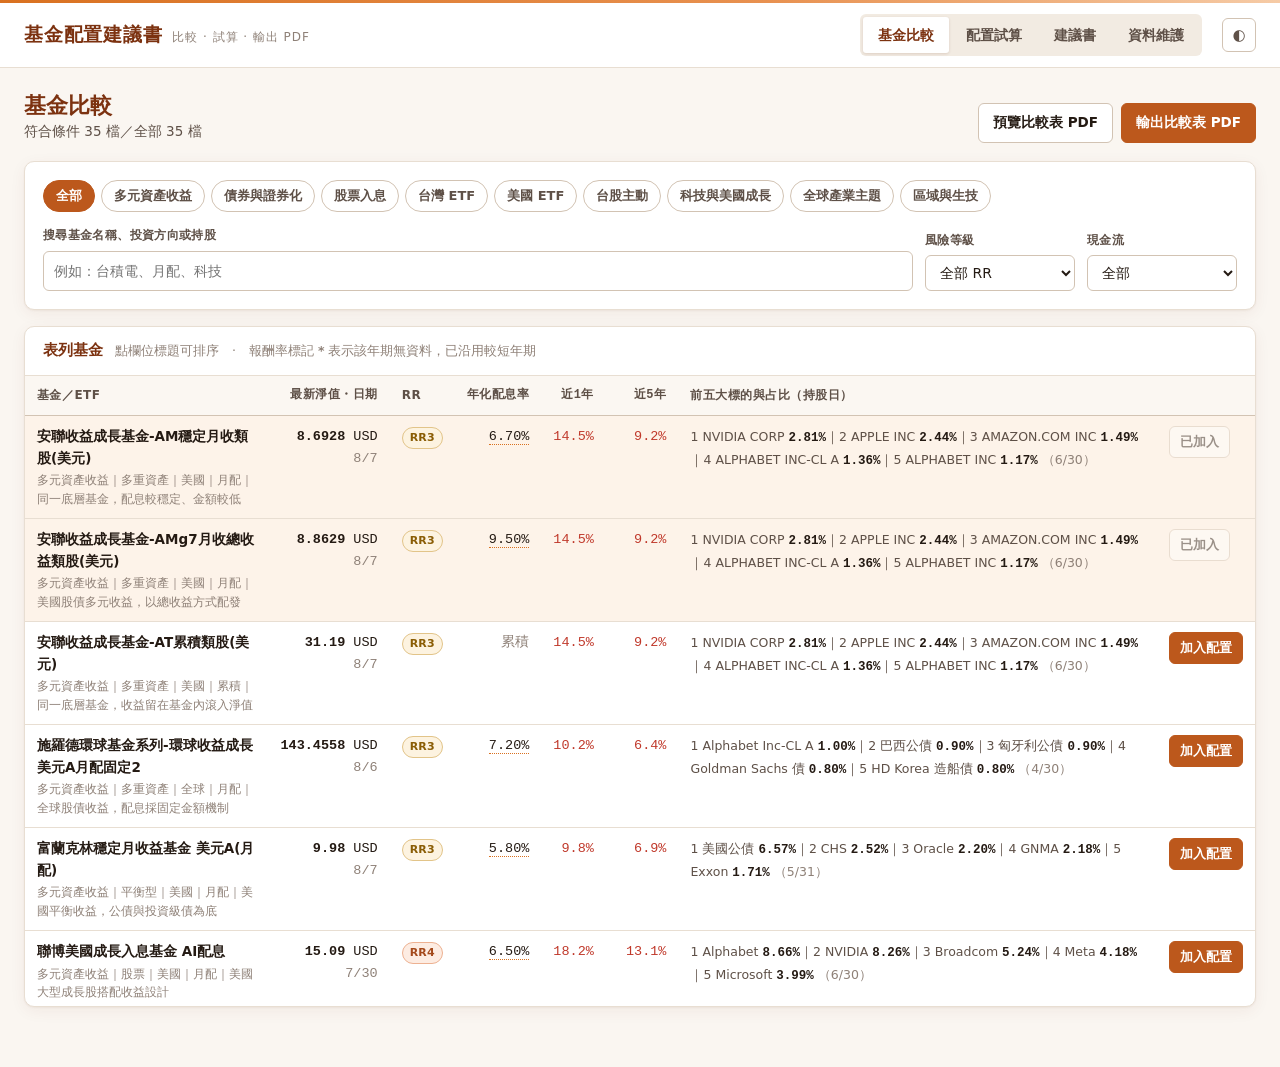
==== commit 4d571896: "Rebuild the report around its own layout in a warm-orange system The first version deliberately mirr" ====
--- a/fund-report/standalone.html
+++ b/fund-report/standalone.html
@@ -3,47 +3,57 @@
 <head>
 <meta charset="utf-8">
 <meta name="viewport" content="width=device-width, initial-scale=1">
-<title>基金配置建議書產生器</title>
+<title>基金配置建議書</title>
 <meta name="description" content="比較表列基金的淨值、風險等級與前五大持股，配置後輸出配息與本金成長預估的 A4 建議書 PDF。">
 <style>
 /* ==== assets/app.css ==== */
 /* =============================================================================
    基金配置建議書產生器 — 介面樣式
-   色彩全部走 token；深色值同時定義在 media query 與 [data-theme] 兩處，
+   -----------------------------------------------------------------------------
+   主色為暖橘。中性色刻意帶褐調而非藍灰，讓整體是一套暖色系統，
+   而不是冷灰配一個橘色重點。
+   深色值同時定義在 media query 與 [data-theme] 兩處，
    讓「跟隨系統」與「手動切換」兩種狀態都能正確解析。
    ========================================================================== */
 
 :root {
   color-scheme: light;
 
-  /* 紙面與墨色（中性色帶一點青綠，避免純灰的無機感） */
-  --paper:        #F1F2EF;
+  /* 暖橘主色階 */
+  --brand-900: #5E2409;
+  --brand-800: #7C3210;
+  --brand-700: #9B4416;
+  --brand-600: #BC581C;
+  --brand-500: #D97120;   /* 主色錨點 */
+  --brand-400: #E89150;
+  --brand-200: #F6CBA6;
+  --brand-100: #FBE4D0;
+  --brand-050: #FDF3E9;
+
+  /* 對比用的深青，只在需要與橘色分離時出現，用量極少 */
+  --teal-700: #185E5A;
+  --teal-500: #23837D;
+
+  /* 暖中性色 */
+  --paper:        #FAF6F1;
   --surface:      #FFFFFF;
-  --surface-2:    #F8F9F6;
-  --surface-3:    #EEF0EC;
-  --ink:          #14191E;
-  --ink-2:        #4C555D;
-  --ink-3:        #7C858C;
-  --rule:         #DEE0DC;
-  --rule-strong:  #C4C8C3;
-
-  /* 主色：藏青。次要重音：黃銅（只用於節次編號與關鍵數字底線） */
-  --navy:         #1C4470;
-  --navy-deep:    #0E2338;
-  --navy-soft:    #E7EDF4;
-  --navy-line:    #B9CBDE;
-  --brass:        #A87D2B;
-  --brass-soft:   #F4EEDF;
-
-  /* 台股慣例：紅漲綠跌。僅用於報酬率與漲跌，不當作系列色 */
-  --up:           #C02B2B;
+  --surface-2:    #FBF7F2;
+  --surface-3:    #F2EBE2;
+  --ink:          #241A13;
+  --ink-2:        #5E5047;
+  --ink-3:        #8E8077;
+  --rule:         #E8DED2;
+  --rule-strong:  #D2C3B3;
+
+  /* 台股慣例：紅漲綠跌。僅用於報酬率，不當作系列色 */
+  --up:           #C0392B;
   --down:         #12764C;
 
-  /* 圖表系列色（已通過色盲分離度與亮度帶檢驗，固定順序不可循環） */
-  --series-1: #2a78d6;  --series-2: #eb6834;  --series-3: #1baf7a;  --series-4: #eda100;
+  /* 圖表系列色（已通過色盲分離度與亮度帶檢驗，橘色領銜，順序固定不可循環） */
+  --series-1: #eb6834;  --series-2: #2a78d6;  --series-3: #1baf7a;  --series-4: #eda100;
   --series-5: #e87ba4;  --series-6: #008300;  --series-7: #4a3aa7;  --series-8: #e34948;
-  --grid:     #E4E6E2;
-  --axis:     #C4C8C3;
+  --grid:     #EFE7DC;
+  --axis:     #D2C3B3;
 
   /* 圖表引擎讀取的角色色（.sheet 內會被紙張色票覆寫） */
   --c-surface: var(--surface);
@@ -59,38 +69,42 @@
               PMingLiU, Georgia, serif;
   --font-num: ui-monospace, "SF Mono", "JetBrains Mono", Menlo, Consolas, monospace;
 
-  --r-sm: 3px;  --r-md: 5px;  --r-lg: 8px;
-  --shadow: 0 1px 2px rgba(14, 35, 56, .05), 0 4px 14px rgba(14, 35, 56, .05);
+  --r-sm: 3px;  --r-md: 6px;  --r-lg: 10px;
+  --shadow: 0 1px 2px rgba(94, 36, 9, .05), 0 4px 16px rgba(94, 36, 9, .06);
 }
 
 @media (prefers-color-scheme: dark) {
   :root:not([data-theme="light"]) {
     color-scheme: dark;
-    --paper: #0F1417;  --surface: #161C21;  --surface-2: #1B2228;  --surface-3: #212a31;
-    --ink: #E9ECEA;    --ink-2: #A9B2B8;    --ink-3: #7E888F;
-    --rule: #2A333A;   --rule-strong: #3A444B;
-    --navy: #7FA8D6;   --navy-deep: #CBDCEE; --navy-soft: #1C2A38; --navy-line: #33475C;
-    --brass: #D6AC5C;  --brass-soft: #2A2418;
+    --brand-900: #FBE4D0; --brand-800: #F6CBA6; --brand-700: #E89150;
+    --brand-600: #E17F35; --brand-500: #D97120; --brand-400: #B7551A;
+    --brand-200: #5E2409; --brand-100: #40200D; --brand-050: #2A1710;
+    --teal-700: #6FC4BD; --teal-500: #3FA49D;
+    --paper: #14100D;  --surface: #1E1813;  --surface-2: #241D17;  --surface-3: #2E251D;
+    --ink: #F0E9E1;    --ink-2: #B8A99C;    --ink-3: #8E8077;
+    --rule: #362C23;   --rule-strong: #4A3B2E;
     --up: #E2635F;     --down: #3FA97A;
-    --series-1: #3987e5; --series-2: #d95926; --series-3: #199e70; --series-4: #c98500;
+    --series-1: #d95926; --series-2: #3987e5; --series-3: #199e70; --series-4: #c98500;
     --series-5: #d55181; --series-6: #008300; --series-7: #9085e9; --series-8: #e66767;
-    --grid: #242D34;   --axis: #3A444B;
-    --shadow: 0 1px 2px rgba(0,0,0,.3), 0 4px 14px rgba(0,0,0,.25);
+    --grid: #2A211A;   --axis: #4A3B2E;
+    --shadow: 0 1px 2px rgba(0,0,0,.35), 0 4px 16px rgba(0,0,0,.28);
   }
 }
 
 :root[data-theme="dark"] {
   color-scheme: dark;
-  --paper: #0F1417;  --surface: #161C21;  --surface-2: #1B2228;  --surface-3: #212a31;
-  --ink: #E9ECEA;    --ink-2: #A9B2B8;    --ink-3: #7E888F;
-  --rule: #2A333A;   --rule-strong: #3A444B;
-  --navy: #7FA8D6;   --navy-deep: #CBDCEE; --navy-soft: #1C2A38; --navy-line: #33475C;
-  --brass: #D6AC5C;  --brass-soft: #2A2418;
+  --brand-900: #FBE4D0; --brand-800: #F6CBA6; --brand-700: #E89150;
+  --brand-600: #E17F35; --brand-500: #D97120; --brand-400: #B7551A;
+  --brand-200: #5E2409; --brand-100: #40200D; --brand-050: #2A1710;
+  --teal-700: #6FC4BD; --teal-500: #3FA49D;
+  --paper: #14100D;  --surface: #1E1813;  --surface-2: #241D17;  --surface-3: #2E251D;
+  --ink: #F0E9E1;    --ink-2: #B8A99C;    --ink-3: #8E8077;
+  --rule: #362C23;   --rule-strong: #4A3B2E;
   --up: #E2635F;     --down: #3FA97A;
-  --series-1: #3987e5; --series-2: #d95926; --series-3: #199e70; --series-4: #c98500;
+  --series-1: #d95926; --series-2: #3987e5; --series-3: #199e70; --series-4: #c98500;
   --series-5: #d55181; --series-6: #008300; --series-7: #9085e9; --series-8: #e66767;
-  --grid: #242D34;   --axis: #3A444B;
-  --shadow: 0 1px 2px rgba(0,0,0,.3), 0 4px 14px rgba(0,0,0,.25);
+  --grid: #2A211A;   --axis: #4A3B2E;
+  --shadow: 0 1px 2px rgba(0,0,0,.35), 0 4px 16px rgba(0,0,0,.28);
 }
 
 * { box-sizing: border-box; }
@@ -108,10 +122,10 @@
 h1, h2, h3, h4 { margin: 0; text-wrap: balance; font-weight: 700; line-height: 1.3; }
 p { margin: 0; }
 button, input, select, textarea { font: inherit; color: inherit; }
-a { color: var(--navy); }
+a { color: var(--brand-700); }
 
 :where(a, button, input, select, textarea, [tabindex]):focus-visible {
-  outline: 2px solid var(--navy);
+  outline: 2px solid var(--brand-500);
   outline-offset: 2px;
   border-radius: var(--r-sm);
 }
@@ -127,16 +141,20 @@
   background: var(--surface);
   border-bottom: 1px solid var(--rule);
 }
+.topbar::before {
+  content: ""; display: block; height: 3px;
+  background: linear-gradient(90deg, var(--brand-500), var(--brand-400) 60%, var(--brand-200));
+}
 
 .topbar__inner {
-  max-width: 1280px; margin: 0 auto; padding: 12px 24px;
+  max-width: 1280px; margin: 0 auto; padding: 11px 24px;
   display: flex; align-items: center; gap: 20px; flex-wrap: wrap;
 }
 
 .brand { display: flex; align-items: baseline; gap: 10px; margin-right: auto; }
 .brand__mark {
   font-family: var(--font-doc); font-size: 19px; font-weight: 700;
-  color: var(--navy-deep); letter-spacing: .04em;
+  color: var(--brand-800); letter-spacing: .04em;
 }
 .brand__sub { font-size: 12px; color: var(--ink-3); letter-spacing: .08em; }
 
@@ -148,14 +166,14 @@
   transition: background .15s, color .15s;
 }
 .tab:hover { color: var(--ink); }
-.tab[aria-selected="true"] { background: var(--surface); color: var(--navy-deep); box-shadow: 0 1px 2px rgba(14,35,56,.12); }
+.tab[aria-selected="true"] { background: var(--surface); color: var(--brand-800); box-shadow: 0 1px 3px rgba(94,36,9,.14); }
 
 .icon-btn {
-  appearance: none; background: var(--surface); border: 1px solid var(--rule);
+  appearance: none; background: var(--surface); border: 1px solid var(--rule-strong);
   color: var(--ink-2); width: 34px; height: 34px; border-radius: var(--r-md);
   cursor: pointer; display: grid; place-items: center; font-size: 15px;
 }
-.icon-btn:hover { border-color: var(--rule-strong); color: var(--ink); }
+.icon-btn:hover { border-color: var(--brand-400); color: var(--brand-700); }
 
 /* -------------------------------------------------------------- 版面 ----- */
 
@@ -163,7 +181,7 @@
 .panel[hidden] { display: none; }
 
 .page-head { display: flex; align-items: flex-end; gap: 16px; flex-wrap: wrap; margin-bottom: 18px; }
-.page-head h2 { font-family: var(--font-doc); font-size: 22px; color: var(--navy-deep); }
+.page-head h2 { font-family: var(--font-doc); font-size: 22px; color: var(--brand-800); }
 .page-head p { color: var(--ink-2); font-size: 13.5px; }
 .page-head__actions { margin-left: auto; display: flex; gap: 8px; flex-wrap: wrap; }
 
@@ -175,7 +193,7 @@
   padding: 14px 18px; border-bottom: 1px solid var(--rule);
   display: flex; align-items: center; gap: 12px; flex-wrap: wrap;
 }
-.card__head h3 { font-size: 15px; color: var(--navy-deep); }
+.card__head h3 { font-size: 15px; color: var(--brand-800); }
 .card__head .hint { font-size: 12.5px; color: var(--ink-3); }
 .card__body { padding: 18px; }
 
@@ -188,13 +206,12 @@
   display: inline-flex; align-items: center; gap: 7px; white-space: nowrap;
   transition: background .15s, border-color .15s;
 }
-.btn:hover { background: var(--surface-2); border-color: var(--ink-3); }
-.btn--primary { background: var(--navy); border-color: var(--navy); color: #fff; }
-.btn--primary:hover { background: var(--navy-deep); border-color: var(--navy-deep); }
-:root[data-theme="dark"] .btn--primary,
-:root:not([data-theme="light"]) .btn--primary { color: #0F1417; }
-@media (prefers-color-scheme: light) {
-  :root:not([data-theme="dark"]) .btn--primary { color: #fff; }
+.btn:hover { background: var(--surface-2); border-color: var(--brand-400); }
+.btn--primary { background: var(--brand-600); border-color: var(--brand-600); color: #fff; }
+.btn--primary:hover { background: var(--brand-700); border-color: var(--brand-700); }
+:root[data-theme="dark"] .btn--primary { background: var(--brand-500); border-color: var(--brand-500); color: #1A1109; }
+@media (prefers-color-scheme: dark) {
+  :root:not([data-theme="light"]) .btn--primary { background: var(--brand-500); border-color: var(--brand-500); color: #1A1109; }
 }
 .btn--ghost { background: transparent; border-color: transparent; color: var(--ink-2); padding: 6px 10px; }
 .btn--ghost:hover { background: var(--surface-3); color: var(--ink); }
@@ -208,7 +225,7 @@
   border-radius: var(--r-md); padding: 8px 10px; width: 100%;
   font-size: 14px; color: var(--ink);
 }
-.input:focus, .select:focus { border-color: var(--navy); outline: none; box-shadow: 0 0 0 3px var(--navy-soft); }
+.input:focus, .select:focus { border-color: var(--brand-500); outline: none; box-shadow: 0 0 0 3px var(--brand-100); }
 .input--num { font-family: var(--font-num); text-align: right; font-variant-numeric: tabular-nums; }
 
 .chips { display: flex; gap: 6px; flex-wrap: wrap; }
@@ -217,11 +234,11 @@
   border: 1px solid var(--rule-strong); background: var(--surface); color: var(--ink-2);
   padding: 5px 12px; border-radius: 999px; transition: .15s;
 }
-.chip:hover { border-color: var(--ink-3); color: var(--ink); }
-.chip[aria-pressed="true"] { background: var(--navy); border-color: var(--navy); color: #fff; }
-:root[data-theme="dark"] .chip[aria-pressed="true"] { color: #0F1417; }
+.chip:hover { border-color: var(--brand-400); color: var(--brand-700); }
+.chip[aria-pressed="true"] { background: var(--brand-600); border-color: var(--brand-600); color: #fff; }
+:root[data-theme="dark"] .chip[aria-pressed="true"] { background: var(--brand-500); border-color: var(--brand-500); color: #1A1109; }
 @media (prefers-color-scheme: dark) {
-  :root:not([data-theme="light"]) .chip[aria-pressed="true"] { color: #0F1417; }
+  :root:not([data-theme="light"]) .chip[aria-pressed="true"] { background: var(--brand-500); border-color: var(--brand-500); color: #1A1109; }
 }
 
 .toolbar { display: flex; gap: 12px; align-items: flex-end; flex-wrap: wrap; }
@@ -242,9 +259,9 @@
   border-bottom: 1px solid var(--rule-strong);
 }
 table.data thead th.sortable { cursor: pointer; user-select: none; }
-table.data thead th.sortable:hover { color: var(--ink); }
+table.data thead th.sortable:hover { color: var(--brand-700); }
 table.data tbody tr:hover { background: var(--surface-2); }
-table.data tbody tr.is-picked { background: var(--navy-soft); }
+table.data tbody tr.is-picked { background: var(--brand-050); }
 table.data td.num, table.data th.num {
   text-align: right; font-family: var(--font-num);
   font-variant-numeric: tabular-nums; white-space: nowrap;
@@ -273,6 +290,14 @@
   :root:not([data-theme="light"]) .pill--rr5 { color:#e2635f; border-color:#4d2523; background:#251312; }
 }
 
+/* 自動更新來源標記 */
+.src-tag {
+  display: inline-block; margin-top: 3px; padding: 0 5px;
+  font-size: 10.5px; font-weight: 700; border-radius: 2px;
+  background: var(--brand-100); color: var(--brand-800); border: 1px solid var(--brand-200);
+  letter-spacing: .02em;
+}
+
 .holdings-inline { font-size: 12.5px; color: var(--ink-2); line-height: 1.7; }
 .holdings-inline b { font-family: var(--font-num); font-weight: 600; color: var(--ink); }
 .holdings-inline .as-of { color: var(--ink-3); }
@@ -281,7 +306,7 @@
 .val-down { color: var(--down); }
 .muted { color: var(--ink-3); }
 .nowrap { white-space: nowrap; }
-.assumed { border-bottom: 1px dotted var(--brass); cursor: help; }
+.assumed { border-bottom: 1px dotted var(--brand-500); cursor: help; }
 
 /* ------------------------------------------------------------ 配置試算 --- */
 
@@ -312,10 +337,9 @@
   border-top: 2px solid var(--rule-strong); margin-top: 6px; font-weight: 700;
 }
 .total-bar .num { font-family: var(--font-num); font-variant-numeric: tabular-nums; margin-left: auto; }
-.total-bar.is-off { color: var(--up); }
+.total-bar.is-off { color: var(--brand-700); }
 
 /* KPI */
-/* 欄寬必須容得下 NT$ 24,242,954 這種長度，否則數字會被裁掉 */
 .kpi-grid { display: grid; grid-template-columns: repeat(auto-fit, minmax(200px, 1fr)); gap: 12px; }
 .kpi {
   background: var(--surface); border: 1px solid var(--rule); border-radius: var(--r-md);
@@ -323,12 +347,12 @@
 }
 .kpi__label { font-size: 12px; color: var(--ink-2); font-weight: 600; letter-spacing: .03em; }
 .kpi__value {
-  font-size: clamp(17px, 1.7vw, 21px); font-weight: 700; color: var(--navy-deep); margin-top: 4px;
+  font-size: clamp(17px, 1.7vw, 21px); font-weight: 700; color: var(--brand-800); margin-top: 4px;
   letter-spacing: -.02em; white-space: nowrap;
 }
 .kpi__value small { font-size: 12px; font-weight: 600; color: var(--ink-3); margin-right: 3px; }
 .kpi__foot { font-size: 11.5px; color: var(--ink-3); margin-top: 3px; }
-.kpi--accent { border-left: 3px solid var(--brass); }
+.kpi--accent { border-left: 3px solid var(--brand-500); background: var(--brand-050); }
 
 /* 圖表 */
 .chart-stack { display: flex; flex-direction: column; gap: 16px; }
@@ -351,21 +375,44 @@
   max-width: 260px; transition: opacity .1s;
 }
 .chart-tip b { font-family: var(--font-num); font-variant-numeric: tabular-nums; }
-.chart-tip .tip-title { font-weight: 700; margin-bottom: 3px; color: var(--navy-deep); }
+.chart-tip .tip-title { font-weight: 700; margin-bottom: 3px; color: var(--brand-800); }
+
+/* 分散度水平長條（取代甜甜圈，同樣資訊、更省空間也更好讀） */
+.spread-row { margin-bottom: 14px; }
+.spread-row:last-child { margin-bottom: 0; }
+.spread-row__label { font-size: 12px; font-weight: 700; color: var(--ink-2); margin-bottom: 5px; }
+.spread-bar {
+  display: flex; height: 22px; border-radius: 3px; overflow: hidden;
+  background: var(--surface-3); gap: 2px;
+}
+.spread-seg {
+  display: grid; place-items: center; min-width: 0;
+  font-size: 11px; font-weight: 700; color: #fff;
+  font-variant-numeric: tabular-nums; overflow: hidden; white-space: nowrap;
+  text-shadow: 0 0 3px rgba(0, 0, 0, .3);
+}
 
 /* ------------------------------------------------------------- 提示條 ---- */
 
 .notice {
   display: flex; gap: 10px; align-items: flex-start;
-  background: var(--brass-soft); border: 1px solid var(--brass);
+  background: var(--brand-050); border: 1px solid var(--brand-200);
   border-radius: var(--r-md); padding: 11px 14px; font-size: 13px; color: var(--ink);
   line-height: 1.6;
 }
-.notice__mark { color: var(--brass); font-weight: 700; flex: none; }
-.notice--info { background: var(--navy-soft); border-color: var(--navy-line); }
-.notice--info .notice__mark { color: var(--navy); }
+.notice__mark { color: var(--brand-600); font-weight: 700; flex: none; }
+.notice--info { background: var(--surface-2); border-color: var(--rule-strong); }
+.notice--info .notice__mark { color: var(--teal-500); }
 
 .status-line { font-size: 12.5px; color: var(--ink-2); min-height: 20px; }
+
+/* 淨值更新狀態列 */
+.nav-status {
+  display: flex; align-items: center; gap: 8px; flex-wrap: wrap;
+  font-size: 12.5px; color: var(--ink-2);
+}
+.nav-status .dot { width: 7px; height: 7px; border-radius: 50%; background: var(--brand-500); flex: none; }
+.nav-status .dot--idle { background: var(--ink-3); }
 
 /* ------------------------------------------------------------ 資料維護 --- */
 
@@ -384,50 +431,58 @@
 <style>
 /* ==== assets/print.css ==== */
 /* =============================================================================
-   A4 文件樣式 — 建議書與比較表
+   A4 文件樣式 — 建議書、比較表、長期持有叮嚀
    .sheet 模擬紙張，因此固定使用淺色調（不隨深色模式反轉），
    螢幕預覽與列印輸出共用同一份規則，所見即所得。
    ========================================================================== */
 
 .sheet {
   /* 紙張自帶一組固定色票，與介面 token 脫鉤 */
-  --p-ink:      #14181C;
-  --p-ink-2:    #4A5058;
-  --p-ink-3:    #7A828A;
-  --p-rule:     #D9DCD8;
-  --p-rule-2:   #B9BDB8;
-  --p-navy:     #1C4470;
-  --p-navy-deep:#0E2338;
-  --p-navy-soft:#EDF2F8;
-  --p-brass:    #A87D2B;
+  --p-ink:      #241A13;
+  --p-ink-2:    #5A4C43;
+  --p-ink-3:    #8B7D73;
+  --p-rule:     #E5DACD;
+  --p-rule-2:   #CDBCA9;
+  --p-brand:    #C25A1A;
+  --p-brand-dk: #8A3A0F;
+  --p-brand-lt: #E89150;
+  --p-tint:     #FDF3E9;
+  --p-tint-2:   #F8E7D5;
+  --p-teal:     #1B6A65;
   --p-surface:  #FFFFFF;
-  --p-surface-2:#F7F8F5;
-  --p-up:       #C02B2B;
+  --p-surface-2:#FBF7F2;
+  --p-up:       #C0392B;
   --p-down:     #12764C;
 
   /* 紙張永遠是白的：圖表角色色與系列色在此固定為淺色版本，
      不隨介面深色模式反轉，否則列印會拿到深色系列色。 */
   --c-surface: #FFFFFF;
-  --c-grid:    #E7E9E5;
-  --c-axis:    #B9BDB8;
-  --c-ink:     #14181C;
-  --c-ink-2:   #4A5058;
-  --c-ink-3:   #7A828A;
-  --series-1: #2a78d6;  --series-2: #eb6834;  --series-3: #1baf7a;  --series-4: #eda100;
+  --c-grid:    #EFE7DC;
+  --c-axis:    #CDBCA9;
+  --c-ink:     #241A13;
+  --c-ink-2:   #5A4C43;
+  --c-ink-3:   #8B7D73;
+  --series-1: #eb6834;  --series-2: #2a78d6;  --series-3: #1baf7a;  --series-4: #eda100;
   --series-5: #e87ba4;  --series-6: #008300;  --series-7: #4a3aa7;  --series-8: #e34948;
 
   width: 210mm;
   min-height: 297mm;
-  padding: 13mm 15mm 11mm;
+  padding: 12mm 14mm 10mm;
   background: var(--p-surface);
   color: var(--p-ink);
   font-family: var(--font-ui);
   font-size: 9.5pt;
   line-height: 1.55;
-  box-shadow: 0 2px 10px rgba(14, 35, 56, .16);
+  box-shadow: 0 2px 12px rgba(94, 36, 9, .15);
   display: flex;
   flex-direction: column;
   position: relative;
+}
+
+.sheet::before {
+  content: "";
+  position: absolute; inset: 0 0 auto 0; height: 4.5mm;
+  background: linear-gradient(90deg, var(--p-brand-dk), var(--p-brand) 45%, var(--p-brand-lt));
 }
 
 .sheet__body {
@@ -437,86 +492,101 @@
   min-height: 0;
 }
 
-.sheet::before {
-  content: "";
-  position: absolute; inset: 0 0 auto 0; height: 4mm;
-  background: var(--p-navy);
-}
-
-/* ------------------------------------------------------------- 文件頁首 -- */
-
-.doc-header { border-bottom: 1.5px solid var(--p-ink); padding-bottom: 6px; margin-bottom: 3.2mm; }
-.doc-header__name {
-  font-family: var(--font-doc); font-size: 21pt; font-weight: 700;
-  color: var(--p-navy-deep); letter-spacing: .04em; line-height: 1.15;
-}
-.doc-header__row { display: flex; align-items: flex-end; gap: 16px; margin-top: 6px; }
-.doc-header__meta { font-size: 9pt; color: var(--p-ink-2); }
-.doc-header__meta b { color: var(--p-ink); font-weight: 700; }
-.doc-header__meta .sep { color: var(--p-rule-2); margin: 0 8px; }
-.doc-header__dates {
-  margin-left: auto; text-align: right; font-size: 8pt; color: var(--p-ink-3);
-  font-variant-numeric: tabular-nums; white-space: nowrap; line-height: 1.5;
-}
-
-/* ------------------------------------------------------------- 節次標題 -- */
-
-.doc-h {
-  display: flex; align-items: baseline; gap: 8px;
-  font-family: var(--font-doc); font-size: 12.5pt; color: var(--p-navy-deep);
-  margin: 0 0 2.5mm;
-}
-.doc-h__n {
-  font-family: var(--font-num); font-size: 10pt; font-weight: 700;
-  color: var(--p-brass); letter-spacing: .02em;
-}
-.doc-h__note { margin-left: auto; font-family: var(--font-ui); font-size: 8pt; color: var(--p-ink-3); font-weight: 400; }
-
-.doc-block { margin-bottom: 3.6mm; }
-.doc-block--tight { margin-bottom: 3.5mm; }
-
-/* ------------------------------------------------------- 總覽與成效卡 ---- */
-
-.ov-grid { display: grid; grid-template-columns: 1.15fr 2.4fr; gap: 4mm; align-items: stretch; }
-.ov-stats { display: grid; grid-template-columns: repeat(3, 1fr); gap: 3mm; }
-
-.pcard {
-  border: 1px solid var(--p-rule); border-radius: 3px;
-  padding: 2.6mm 3.2mm; background: var(--p-surface-2);
+/* ============================================================ 報頭 ======= */
+
+.mast {
+  display: grid;
+  grid-template-columns: 1fr 78mm;
+  gap: 5mm;
+  align-items: stretch;
+  margin-bottom: 5mm;
+}
+
+.mast__id { display: flex; flex-direction: column; justify-content: center; }
+.mast__eyebrow {
+  font-size: 7.5pt; color: var(--p-brand); font-weight: 700;
+  letter-spacing: .22em; text-transform: uppercase; margin-bottom: 1.5mm;
+}
+.mast__name {
+  font-family: var(--font-doc); font-size: 25pt; font-weight: 700;
+  color: var(--p-ink); letter-spacing: .04em; line-height: 1.1;
+}
+.mast__rule { height: 1.2mm; width: 22mm; background: var(--p-brand); margin: 2.4mm 0; }
+.mast__meta { font-size: 8.5pt; color: var(--p-ink-2); line-height: 1.7; }
+.mast__meta b { color: var(--p-ink); }
+.mast__meta .sep { color: var(--p-rule-2); margin: 0 6px; }
+
+/* 主角數字：客戶第一眼要看到的是「每個月領多少」 */
+.hero {
+  background: var(--p-tint);
+  border: 1px solid var(--p-tint-2);
+  border-left: 1.6mm solid var(--p-brand);
+  border-radius: 2px;
+  padding: 3.4mm 4mm;
   display: flex; flex-direction: column; justify-content: center;
 }
-.pcard__label { font-size: 7.5pt; color: var(--p-ink-3); font-weight: 700; letter-spacing: .06em; }
-.pcard__plan { font-family: var(--font-doc); font-size: 14pt; color: var(--p-navy-deep); font-weight: 700; margin: 1mm 0 2mm; }
-.pcard__amt { font-size: 13pt; font-weight: 700; color: var(--p-ink); font-variant-numeric: tabular-nums; }
-.pcard__amt small { font-size: 8pt; color: var(--p-ink-3); margin-right: 2px; }
-
-.pstat { text-align: center; border: 1px solid var(--p-rule); border-radius: 3px; padding: 2.4mm 2mm; background: var(--p-surface); }
-.pstat__label { font-size: 8pt; color: var(--p-ink-2); font-weight: 700; }
-.pstat__value {
-  font-size: 13.5pt; font-weight: 700; color: var(--p-navy); margin-top: 1.2mm;
-  font-variant-numeric: tabular-nums; letter-spacing: -.01em;
-}
-.pstat__value small { font-size: 8.5pt; color: var(--p-ink-3); margin-right: 2px; font-weight: 600; }
-.pstat__foot { font-size: 7pt; color: var(--p-ink-3); margin-top: .8mm; }
-.pstat--key { border-color: var(--p-brass); border-top: 2px solid var(--p-brass); }
-.pstat--key .pstat__value { color: var(--p-navy-deep); }
-
-/* ---------------------------------------------------------- 文件用表格 --- */
+.hero__label { font-size: 8pt; color: var(--p-brand-dk); font-weight: 700; letter-spacing: .1em; }
+.hero__value {
+  font-size: 25pt; font-weight: 700; color: var(--p-brand-dk);
+  line-height: 1.1; letter-spacing: -.02em; font-variant-numeric: tabular-nums;
+  margin: .6mm 0;
+}
+.hero__value small { font-size: 11pt; font-weight: 600; color: var(--p-brand); margin-right: 2px; }
+.hero__foot { font-size: 7.5pt; color: var(--p-ink-2); }
+
+.hero__split {
+  display: grid; grid-template-columns: 1fr 1fr; gap: 3mm;
+  margin-top: 2.6mm; padding-top: 2.4mm; border-top: 1px dashed var(--p-rule-2);
+}
+.hero__cell .k { font-size: 7pt; color: var(--p-ink-2); font-weight: 700; }
+.hero__cell .v {
+  font-size: 12pt; font-weight: 700; color: var(--p-ink);
+  font-variant-numeric: tabular-nums; letter-spacing: -.01em; line-height: 1.25;
+}
+.hero__cell .v small { font-size: 7.5pt; color: var(--p-ink-3); margin-right: 1px; }
+.hero__cell .s { font-size: 6.8pt; color: var(--p-ink-3); }
+
+/* ============================================================ 區塊 ======= */
+
+.sec { margin-bottom: 4.5mm; }
+.sec__head {
+  display: flex; align-items: baseline; gap: 3mm;
+  border-bottom: 1.2px solid var(--p-brand);
+  padding-bottom: 1.4mm; margin-bottom: 2.6mm;
+}
+.sec__title {
+  font-family: var(--font-doc); font-size: 12pt; font-weight: 700;
+  color: var(--p-brand-dk); letter-spacing: .03em;
+}
+.sec__note { margin-left: auto; font-size: 7.5pt; color: var(--p-ink-3); }
+
+/* -------------------------------------------------- 配置組成橫條 -------- */
+
+.compo { display: flex; height: 8mm; border-radius: 2px; overflow: hidden; gap: 1.5px; margin-bottom: 2.4mm; }
+.compo__seg {
+  display: grid; place-items: center; min-width: 0; overflow: hidden;
+  color: #fff; font-size: 7.5pt; font-weight: 700; white-space: nowrap;
+  font-variant-numeric: tabular-nums;
+  text-shadow: 0 0 2px rgba(0, 0, 0, .35);
+}
+
+/* ---------------------------------------------------------- 文件表格 ---- */
 
 table.ptable { width: 100%; border-collapse: collapse; font-size: 8.4pt; }
 table.ptable th {
-  background: var(--p-surface-2); color: var(--p-ink-2);
+  background: var(--p-tint); color: var(--p-brand-dk);
   font-size: 7.5pt; font-weight: 700; letter-spacing: .04em;
-  text-align: left; padding: 1.5mm 2.2mm; border-bottom: 1.2px solid var(--p-rule-2);
-  border-top: 1.2px solid var(--p-rule-2);
+  text-align: left; padding: 1.5mm 2.2mm;
+  border-bottom: 1px solid var(--p-tint-2);
 }
 table.ptable td { padding: 1.5mm 2.2mm; border-bottom: 1px solid var(--p-rule); vertical-align: middle; }
-table.ptable tbody tr:last-child td { border-bottom: 1.2px solid var(--p-rule-2); }
 table.ptable .num { text-align: right; font-variant-numeric: tabular-nums; white-space: nowrap; }
 table.ptable .name { font-weight: 700; }
 table.ptable tfoot td {
-  font-weight: 700; padding: 1.5mm 2.2mm; border-bottom: 0;
-  background: var(--p-navy-soft);
+  font-weight: 700; padding: 1.7mm 2.2mm; border-bottom: 0;
+  border-top: 1.2px solid var(--p-brand);
+  background: var(--p-tint);
+  color: var(--p-brand-dk);
 }
 .ptag {
   display: inline-block; padding: .3mm 1.6mm; border-radius: 2px; font-size: 7.5pt;
@@ -525,36 +595,90 @@
 }
 .pswatch { display: inline-block; width: 2.6mm; height: 2.6mm; border-radius: 1px; margin-right: 1.6mm; vertical-align: baseline; }
 
-/* --------------------------------------------------------------- 圖表 ---- */
-
-.pchart-grid { display: grid; gap: 3mm; }
-.pchart-grid--2 { grid-template-columns: 1fr 1fr; }
-.pchart-grid--3 { grid-template-columns: repeat(3, 1fr); }
-
-.pchart { border: 1px solid var(--p-rule); border-radius: 3px; padding: 2mm 2.4mm 2.2mm; background: var(--p-surface); }
-.pchart__title { font-size: 8.5pt; font-weight: 700; color: var(--p-ink); text-align: center; }
-.pchart__sub { font-size: 6.6pt; color: var(--p-ink-3); text-align: center; margin-bottom: 1mm; }
-.pchart .legend { font-size: 6.4pt; color: var(--p-ink-2); justify-content: center; gap: 2px 7px; margin-top: 1mm; }
+/* ------------------------------------------------------------- 圖表 ---- */
+
+.pchart { border: 1px solid var(--p-rule); border-radius: 2px; padding: 2mm 2.4mm 2.2mm; background: var(--p-surface); }
+.pchart__title { font-size: 8.5pt; font-weight: 700; color: var(--p-ink); }
+.pchart__sub { font-size: 6.8pt; color: var(--p-ink-3); margin-bottom: 1mm; }
+.pchart .legend { font-size: 6.8pt; color: var(--p-ink-2); gap: 2px 9px; margin-top: 1mm; }
 .pchart .legend__val { color: var(--p-ink-3); }
 
-/* ------------------------------------------------------------ 持倉附錄 --- */
+/* 年期數字條：把曲線上讀不精確的值補成可對照的表 */
+.milestones { display: grid; grid-template-columns: repeat(5, 1fr); gap: 1.5px; margin-top: 2.2mm; }
+.ms {
+  background: var(--p-surface-2); border-top: 1.2px solid var(--p-brand-lt);
+  padding: 1.6mm 1.5mm; text-align: center;
+}
+.ms__y { font-size: 7pt; color: var(--p-brand-dk); font-weight: 700; letter-spacing: .06em; }
+.ms__v { font-size: 8.6pt; font-weight: 700; font-variant-numeric: tabular-nums; letter-spacing: -.01em; }
+.ms__g { font-size: 6.6pt; color: var(--p-ink-3); font-variant-numeric: tabular-nums; }
+
+/* -------------------------------------------------------- 分散度長條 ---- */
+
+.pspread { display: grid; grid-template-columns: repeat(3, 1fr); gap: 4mm; }
+.psp__label { font-size: 7.5pt; font-weight: 700; color: var(--p-ink-2); margin-bottom: 1mm; }
+.psp__bar { display: flex; height: 6.5mm; border-radius: 2px; overflow: hidden; gap: 1.5px; }
+.psp__seg {
+  display: grid; place-items: center; min-width: 0; overflow: hidden;
+  color: #fff; font-size: 7pt; font-weight: 700; white-space: nowrap;
+  font-variant-numeric: tabular-nums; text-shadow: 0 0 2px rgba(0,0,0,.35);
+}
+.psp__keys { display: flex; flex-wrap: wrap; gap: 1mm 4mm; margin-top: 1.2mm; font-size: 7pt; color: var(--p-ink-2); }
+.psp__key { display: inline-flex; align-items: center; gap: 1.4mm; }
+.psp__dot { width: 2.2mm; height: 2.2mm; border-radius: 1px; flex: none; }
+
+/* ---------------------------------------------------------- 持倉附錄 ---- */
 
 .hold-grid { display: grid; grid-template-columns: 1fr 1fr; gap: 4mm; }
-.hold-card { border: 1px solid var(--p-rule); border-radius: 3px; overflow: hidden; break-inside: avoid; }
-.hold-card__head { background: var(--p-navy-deep); color: #fff; padding: 2.2mm 3mm; }
-.hold-card__head h4 { font-size: 9pt; line-height: 1.35; }
-.hold-card__head .sub { font-size: 7pt; opacity: .78; margin-top: .6mm; font-variant-numeric: tabular-nums; }
-.hold-card table { width: 100%; border-collapse: collapse; font-size: 8.5pt; }
-.hold-card th { background: var(--p-surface-2); color: var(--p-ink-3); font-size: 7.5pt; text-align: left; padding: 1.4mm 3mm; font-weight: 700; }
-.hold-card td { padding: 1.6mm 3mm; border-top: 1px solid var(--p-rule); }
-.hold-card td.num { text-align: right; font-variant-numeric: tabular-nums; font-weight: 700; color: var(--p-navy); }
-
-/* ------------------------------------------------------------ 風險警語 --- */
+.hold-card { border: 1px solid var(--p-rule); border-radius: 2px; overflow: hidden; break-inside: avoid; }
+.hold-card__head { background: var(--p-tint); border-bottom: 1.2px solid var(--p-brand); padding: 2mm 3mm; }
+.hold-card__head h4 { font-size: 8.6pt; line-height: 1.35; color: var(--p-brand-dk); }
+.hold-card__head .sub { font-size: 6.8pt; color: var(--p-ink-2); margin-top: .5mm; font-variant-numeric: tabular-nums; }
+.hold-card table { width: 100%; border-collapse: collapse; font-size: 8.2pt; }
+.hold-card th { background: var(--p-surface-2); color: var(--p-ink-3); font-size: 7pt; text-align: left; padding: 1.2mm 3mm; font-weight: 700; }
+.hold-card td { padding: 1.5mm 3mm; border-top: 1px solid var(--p-rule); }
+.hold-card td.num { text-align: right; font-variant-numeric: tabular-nums; font-weight: 700; color: var(--p-brand-dk); }
+
+/* ==================================================== 長期持有小叮嚀 ==== */
+
+.tips-lead {
+  background: var(--p-tint); border-left: 1.6mm solid var(--p-brand);
+  padding: 4.5mm 5mm; margin-bottom: 6mm; border-radius: 2px;
+}
+.tips-lead h3 {
+  font-family: var(--font-doc); font-size: 15.5pt; color: var(--p-brand-dk);
+  letter-spacing: .04em; margin-bottom: 1.2mm;
+}
+.tips-lead p { font-size: 9.2pt; color: var(--p-ink-2); line-height: 1.8; }
+
+.tips-grid { display: grid; grid-template-columns: 1fr 1fr; gap: 6.5mm 7mm; }
+.tip { display: grid; grid-template-columns: 9.5mm 1fr; gap: 1mm; break-inside: avoid; }
+.tip__n {
+  font-family: var(--font-num); font-size: 18pt; font-weight: 700;
+  color: var(--p-brand-lt); line-height: 1; letter-spacing: -.03em;
+}
+.tip__title { font-size: 10.5pt; font-weight: 700; color: var(--p-ink); margin-bottom: 1.4mm; line-height: 1.35; }
+.tip__body { font-size: 8.8pt; color: var(--p-ink-2); line-height: 1.8; }
+.tip__body b { color: var(--p-brand-dk); }
+
+.tips-close {
+  margin-top: auto; padding-top: 4mm; border-top: 1.2px solid var(--p-brand);
+  display: grid; grid-template-columns: 1fr 62mm; gap: 6mm; align-items: end;
+}
+.tips-close__note { font-size: 8.8pt; color: var(--p-ink-2); line-height: 1.8; }
+.tips-close__note b { color: var(--p-brand-dk); }
+.sign { font-size: 8.4pt; color: var(--p-ink-2); }
+.sign__row { display: flex; align-items: flex-end; gap: 2mm; margin-bottom: 3mm; }
+.sign__k { white-space: nowrap; font-weight: 700; }
+.sign__line { flex: 1; border-bottom: 1px solid var(--p-rule-2); height: 5mm; }
+.sign__val { flex: 1; border-bottom: 1px solid var(--p-rule-2); height: 5mm; font-weight: 700; color: var(--p-ink); }
+
+/* ---------------------------------------------------------- 風險警語 ---- */
 
 .disclaimer { margin-top: auto; padding-top: 2.6mm; border-top: 1px solid var(--p-rule); }
-.disclaimer h5 { font-size: 8pt; color: var(--p-ink); letter-spacing: .04em; margin-bottom: 1.2mm; }
+.disclaimer h5 { font-size: 7.5pt; color: var(--p-brand-dk); letter-spacing: .04em; margin-bottom: 1mm; }
 .disclaimer ol { margin: 0; padding-left: 4mm; font-size: 6.4pt; color: var(--p-ink-2); line-height: 1.45; }
-.disclaimer li { margin-bottom: .6mm; }
+.disclaimer li { margin-bottom: .5mm; }
 .disclaimer b { color: var(--p-ink); }
 
 .sheet__foot {
@@ -563,31 +687,35 @@
 }
 .sheet__foot .pageno { margin-left: auto; font-variant-numeric: tabular-nums; }
 
-/* ---------------------------------------------------------- 比較表版面 --- */
-
-.cmp-head { border-bottom: 1.5px solid var(--p-ink); padding-bottom: 5px; margin-bottom: 4mm;
-  display: flex; align-items: flex-end; gap: 12px; }
-.cmp-head__title { font-family: var(--font-doc); font-size: 16pt; color: var(--p-navy-deep); font-weight: 700; }
-.cmp-head__sub { font-size: 8.5pt; color: var(--p-ink-2); margin-top: 1mm; }
-.cmp-head__no { margin-left: auto; font-family: var(--font-num); font-size: 14pt; color: var(--p-brass); font-weight: 700; }
+/* ---------------------------------------------------------- 比較表 ------ */
+
+.cmp-head {
+  border-bottom: 1.2px solid var(--p-brand); padding-bottom: 1.6mm; margin-bottom: 3.4mm;
+  display: flex; align-items: flex-end; gap: 4mm;
+}
+.cmp-head__title { font-family: var(--font-doc); font-size: 15pt; color: var(--p-brand-dk); font-weight: 700; }
+.cmp-head__sub { font-size: 8pt; color: var(--p-ink-2); margin-top: .8mm; }
+.cmp-head__no { margin-left: auto; font-family: var(--font-num); font-size: 15pt; color: var(--p-brand-lt); font-weight: 700; }
 
 table.cmp { width: 100%; border-collapse: collapse; font-size: 8.5pt; table-layout: fixed; }
 table.cmp th {
-  background: var(--p-navy-deep); color: #fff; font-size: 7.5pt; font-weight: 700;
-  text-align: left; padding: 2mm 2.2mm; letter-spacing: .03em;
+  background: var(--p-brand-dk); color: #fff; font-size: 7.5pt; font-weight: 700;
+  text-align: left; padding: 1.8mm 2.2mm; letter-spacing: .03em;
 }
 table.cmp td { padding: 4mm 2.2mm; border-bottom: 1px solid var(--p-rule); vertical-align: top; }
 table.cmp tbody tr:nth-child(even) { background: var(--p-surface-2); }
-table.cmp .c-name { font-weight: 700; font-size: 8.8pt; color: var(--p-navy-deep); }
+table.cmp .c-name { font-weight: 700; font-size: 8.8pt; color: var(--p-brand-dk); }
 table.cmp .c-sub { font-size: 7pt; color: var(--p-ink-3); margin-top: .6mm; }
 table.cmp .c-nav { font-variant-numeric: tabular-nums; font-weight: 700; }
 table.cmp .c-hold { font-size: 7.6pt; color: var(--p-ink-2); line-height: 1.5; }
 table.cmp .c-hold b { font-weight: 700; color: var(--p-ink); font-variant-numeric: tabular-nums; }
 
-.cmp-note { margin-top: 3mm; font-size: 7.5pt; color: var(--p-ink-2); background: var(--p-navy-soft);
-  border-left: 2px solid var(--p-navy); padding: 2mm 3mm; }
-
-/* --------------------------------------------------------------- 列印 ---- */
+.cmp-note {
+  margin-top: 3mm; font-size: 7.5pt; color: var(--p-ink-2);
+  background: var(--p-tint); border-left: 1.2mm solid var(--p-brand); padding: 2mm 3mm;
+}
+
+/* ------------------------------------------------------------- 列印 ----- */
 
 /* 移到畫面外而不是 display:none —— 隱藏的元素量不到高度，
    自動縮放就無法在列印前算出正確比例。 */
@@ -615,7 +743,7 @@
   #printRoot .sheet:last-child { break-after: auto; page-break-after: auto; }
 
   .sheet, .sheet * { -webkit-print-color-adjust: exact; print-color-adjust: exact; }
-  .hold-card, .pchart, .pstat, tr { break-inside: avoid; page-break-inside: avoid; }
+  .hold-card, .pchart, .tip, tr { break-inside: avoid; page-break-inside: avoid; }
 }
 
 </style>
@@ -823,6 +951,17 @@
       </div>
     </div>
 
+    <div class="card" style="margin-bottom:16px">
+      <div class="card__head"><h3>自動更新狀態</h3></div>
+      <div class="card__body" style="display:flex;flex-direction:column;gap:10px">
+        <p class="nav-status" id="navStatus"></p>
+        <p class="muted" style="font-size:12.5px;line-height:1.7">
+          掛牌 ETF（0050、006208、0056、00981A、QQQ、SPY、IVV）的收盤價由 GitHub Actions
+          每個交易日自動抓取。境外基金沒有可穩定存取的公開來源，仍須用下方的「貼上更新」維護。
+        </p>
+      </div>
+    </div>
+
     <div class="notice" style="margin-bottom:16px">
       <span class="notice__mark">！</span>
       <span>
@@ -874,6 +1013,73 @@
 <div id="printRoot" aria-hidden="true"></div>
 
 <script>
+/* ==== data/nav.json（打包當下的自動更新快照）==== */
+window.NAV_SNAPSHOT = {
+  "updatedAt": "2026-08-14T01:06:34.656Z",
+  "note": "僅涵蓋公開掛牌 ETF。境外基金無可穩定存取的公開來源，請用網站的「貼上更新」維護。",
+  "problems": [],
+  "quotes": {
+    "tw-0050": {
+      "price": 106.7,
+      "date": "2026-08-13",
+      "currency": "TWD",
+      "kind": "收盤價",
+      "source": "臺灣證券交易所 OpenAPI",
+      "symbol": "0050"
+    },
+    "tw-006208": {
+      "price": 244.4,
+      "date": "2026-08-13",
+      "currency": "TWD",
+      "kind": "收盤價",
+      "source": "臺灣證券交易所 OpenAPI",
+      "symbol": "006208"
+    },
+    "tw-0056": {
+      "price": 53,
+      "date": "2026-08-13",
+      "currency": "TWD",
+      "kind": "收盤價",
+      "source": "臺灣證券交易所 OpenAPI",
+      "symbol": "0056"
+    },
+    "tw-00981a": {
+      "price": 29.95,
+      "date": "2026-08-13",
+      "currency": "TWD",
+      "kind": "收盤價",
+      "source": "臺灣證券交易所 OpenAPI",
+      "symbol": "00981A"
+    },
+    "us-qqq": {
+      "price": 732.07,
+      "date": "2026-08-13",
+      "currency": "USD",
+      "kind": "收盤價",
+      "source": "Yahoo Finance",
+      "symbol": "QQQ"
+    },
+    "us-spy": {
+      "price": 777.88,
+      "date": "2026-08-13",
+      "currency": "USD",
+      "kind": "收盤價",
+      "source": "Yahoo Finance",
+      "symbol": "SPY"
+    },
+    "us-ivv": {
+      "price": 781.47,
+      "date": "2026-08-13",
+      "currency": "USD",
+      "kind": "收盤價",
+      "source": "Yahoo Finance",
+      "symbol": "IVV"
+    }
+  }
+}
+;
+</script>
+<script>
 /* ==== assets/funds.js ==== */
 /* =============================================================================
    基金資料庫（預設值）
@@ -922,8 +1128,8 @@
 ];
 
 window.DEFAULT_META = {
+  /* 掛牌 ETF 由 GitHub Actions 每日覆寫，此處僅為首次載入的預設基準日 */
   navAsOf: '2026-08-10',
-  navNote: '淨值：截至 2026/08/10 最新可得公告｜持股：最近一期公開月報',
   rrNote: 'RR 依台灣銷售平台常用分級；不同通路可能略有差異',
   fxUSDTWD: 29.5
 };
@@ -1432,95 +1638,85 @@
   function money(v) { return 'NT$ ' + Math.round(v).toLocaleString('en-US'); }
 
   /* ==========================================================================
-     折線圖 — 預估資產價值曲線
-     opts: { data:[{label,value,note}], baseline, height }
+     堆疊面積圖 — 資產成長軌跡
+     把「總值成長」與「獲利占多少」合成同一張圖：下層是投入本金，
+     上層是各種獲利，總高度就是預估總值。
+     opts: { labels:[], series:[{name,color,values}], height }
      ====================================================================== */
-  function lineChart(box, opts) {
-    var data = opts.data || [];
+  function stackedArea(box, opts) {
+    var labels = opts.labels || [], series = opts.series || [];
     box.textContent = '';
-    if (!data.length) return;
-
-    var W = 480, H = opts.height || 190;
-    var m = { t: 12, r: 16, b: 26, l: 52 };
+    if (!labels.length) return;
+
+    var W = opts.width || 480, H = opts.height || 168;
+    var m = { t: 14, r: 14, b: 24, l: 50 };
     var iw = W - m.l - m.r, ih = H - m.t - m.b;
 
     var svg = el('svg', {
       viewBox: '0 0 ' + W + ' ' + H, class: 'chart-svg',
       preserveAspectRatio: 'xMidYMid meet', role: 'img',
-      'aria-label': opts.ariaLabel || '預估資產價值曲線'
+      'aria-label': opts.ariaLabel || '資產成長軌跡'
     }, box);
 
-    var vals = data.map(function (d) { return d.value; });
-    if (opts.baseline) vals.push(opts.baseline);
-    var max = Math.max.apply(null, vals);
-    var min = Math.min.apply(null, vals);
-    var pad = (max - min) * 0.18 || max * 0.1 || 1;
-    var lo = Math.max(0, min - pad), hi = max + pad;
-    var step = niceStep(hi - lo, 4);
-    lo = Math.floor(lo / step) * step;
-    hi = Math.ceil(hi / step) * step;
-
-    var x = function (i) { return m.l + (data.length === 1 ? iw / 2 : (iw * i) / (data.length - 1)); };
-    var y = function (v) { return m.t + ih - ((v - lo) / (hi - lo)) * ih; };
-
-    /* 水平格線 + y 軸刻度 */
-    for (var g = lo; g <= hi + 1e-6; g += step) {
+    var totals = labels.map(function (_, i) {
+      return series.reduce(function (s, ser) { return s + Math.max(0, ser.values[i] || 0); }, 0);
+    });
+    var max = Math.max.apply(null, totals) || 1;
+    var step = niceStep(max, 4);
+    var hi = Math.ceil(max / step) * step;
+
+    var x = function (i) { return m.l + (labels.length === 1 ? iw / 2 : (iw * i) / (labels.length - 1)); };
+    var y = function (v) { return m.t + ih - (v / hi) * ih; };
+
+    for (var g = 0; g <= hi + 1e-6; g += step) {
       el('line', { x1: m.l, x2: m.l + iw, y1: y(g), y2: y(g), stroke: 'var(--c-grid)', 'stroke-width': 1 }, svg);
       el('text', {
-        x: m.l - 7, y: y(g) + 3.5, 'text-anchor': 'end',
-        fill: 'var(--c-ink-3)', 'font-size': 9, 'font-family': 'var(--font-num)'
+        x: m.l - 6, y: y(g) + 3.5, 'text-anchor': 'end',
+        fill: 'var(--c-ink-3)', 'font-size': 8.5, 'font-family': 'var(--font-num)'
       }, svg).textContent = shortNum(g);
     }
 
-    /* 投入本金參考線 */
-    if (opts.baseline) {
-      el('line', {
-        x1: m.l, x2: m.l + iw, y1: y(opts.baseline), y2: y(opts.baseline),
-        stroke: 'var(--c-axis)', 'stroke-width': 1, 'stroke-dasharray': '4 3'
+    /* 由下往上疊，每層畫出自己的上緣與下緣所圍出的面積 */
+    var lower = labels.map(function () { return 0; });
+    series.forEach(function (ser) {
+      var upper = lower.map(function (v, i) { return v + Math.max(0, ser.values[i] || 0); });
+
+      var d = '';
+      upper.forEach(function (v, i) { d += (i ? 'L' : 'M') + x(i).toFixed(2) + ' ' + y(v).toFixed(2) + ' '; });
+      for (var i = lower.length - 1; i >= 0; i--) d += 'L' + x(i).toFixed(2) + ' ' + y(lower[i]).toFixed(2) + ' ';
+      d += 'Z';
+
+      el('path', {
+        d: d, fill: ser.color, 'fill-opacity': ser.solid ? .92 : .55,
+        stroke: 'var(--c-surface)', 'stroke-width': 1.2   /* 1.2px 紙面隔線讓層與層不相黏 */
+      }, svg);
+
+      lower = upper;
+    });
+
+    /* 總值線與端點 */
+    var dTop = '';
+    totals.forEach(function (v, i) { dTop += (i ? 'L' : 'M') + x(i).toFixed(2) + ' ' + y(v).toFixed(2) + ' '; });
+    el('path', {
+      d: dTop.trim(), fill: 'none', stroke: 'var(--series-1)', 'stroke-width': 2,
+      'stroke-linejoin': 'round', 'stroke-linecap': 'round'
+    }, svg);
+
+    labels.forEach(function (lab, i) {
+      el('circle', {
+        cx: x(i), cy: y(totals[i]), r: i === labels.length - 1 ? 4 : 2.6,
+        fill: 'var(--series-1)', stroke: 'var(--c-surface)', 'stroke-width': 1.6
       }, svg);
       el('text', {
-        x: m.l + iw, y: y(opts.baseline) - 5, 'text-anchor': 'end',
-        fill: 'var(--c-ink-3)', 'font-size': 8.5
-      }, svg).textContent = '投入本金';
-    }
-
-    /* 面積 + 線 */
-    var dLine = '', dArea = '';
-    data.forEach(function (d, i) {
-      dLine += (i ? 'L' : 'M') + x(i).toFixed(2) + ' ' + y(d.value).toFixed(2) + ' ';
-    });
-    dArea = dLine + 'L' + x(data.length - 1).toFixed(2) + ' ' + (m.t + ih) + ' L' + x(0).toFixed(2) + ' ' + (m.t + ih) + ' Z';
-
-    var gid = 'ln' + Math.random().toString(36).slice(2, 8);
-    var defs = el('defs', {}, svg);
-    var lg = el('linearGradient', { id: gid, x1: 0, y1: 0, x2: 0, y2: 1 }, defs);
-    el('stop', { offset: '0%', 'stop-color': 'var(--series-1)', 'stop-opacity': .22 }, lg);
-    el('stop', { offset: '100%', 'stop-color': 'var(--series-1)', 'stop-opacity': .02 }, lg);
-
-    el('path', { d: dArea, fill: 'url(#' + gid + ')', stroke: 'none' }, svg);
-    el('path', { d: dLine.trim(), fill: 'none', stroke: 'var(--series-1)', 'stroke-width': 2,
-                 'stroke-linejoin': 'round', 'stroke-linecap': 'round' }, svg);
-
-    /* x 軸標籤與資料點 */
-    data.forEach(function (d, i) {
-      el('text', {
-        x: x(i), y: m.t + ih + 15, 'text-anchor': 'middle',
-        fill: 'var(--c-ink-2)', 'font-size': 9, 'font-family': 'var(--font-num)'
-      }, svg).textContent = d.label;
-
-      var last = i === data.length - 1;
-      el('circle', {
-        cx: x(i), cy: y(d.value), r: last ? 4.5 : 3,
-        fill: 'var(--series-1)', stroke: 'var(--c-surface)', 'stroke-width': 2
-      }, svg);
-    });
-
-    /* 端點直接標值 */
-    var lastD = data[data.length - 1];
+        x: x(i), y: m.t + ih + 14, 'text-anchor': 'middle',
+        fill: 'var(--c-ink-2)', 'font-size': 8.5, 'font-family': 'var(--font-num)'
+      }, svg).textContent = lab;
+    });
+
     el('text', {
-      x: x(data.length - 1), y: y(lastD.value) - 11, 'text-anchor': 'end',
-      fill: 'var(--c-ink)', 'font-size': 10, 'font-weight': 700, 'font-family': 'var(--font-num)'
-    }, svg).textContent = shortNum(lastD.value);
+      x: x(labels.length - 1), y: y(totals[totals.length - 1]) - 9, 'text-anchor': 'end',
+      fill: 'var(--c-ink)', 'font-size': 9.5, 'font-weight': 700, 'font-family': 'var(--font-num)'
+    }, svg).textContent = shortNum(totals[totals.length - 1]);
 
     /* 互動層 */
     var cross = el('line', {
@@ -1528,162 +1724,20 @@
       'stroke-dasharray': '3 3', opacity: 0
     }, svg);
 
-    data.forEach(function (d, i) {
-      var bw = iw / data.length;
+    labels.forEach(function (lab, i) {
+      var bw = iw / labels.length;
       el('rect', {
-        x: m.l + bw * i, y: m.t, width: bw, height: ih, fill: 'transparent',
-        style: 'cursor:crosshair'
+        x: m.l + bw * i, y: m.t, width: bw, height: ih, fill: 'transparent', style: 'cursor:crosshair'
       }, svg).addEventListener('mousemove', function (e) {
+        var rows = series.map(function (ser) {
+          return ser.name + '　<b>' + money(Math.max(0, ser.values[i] || 0)) + '</b>';
+        }).join('<br>');
         cross.setAttribute('x1', x(i)); cross.setAttribute('x2', x(i));
         cross.setAttribute('opacity', 1);
-        showTip('<div class="tip-title">' + d.label + '　' + (d.note || '') + '</div>' +
-                '預估總值　<b>' + money(d.value) + '</b>', e);
+        showTip('<div class="tip-title">' + lab + '　總值 ' + money(totals[i]) + '</div>' + rows, e);
       });
     });
     svg.addEventListener('mouseleave', function () { cross.setAttribute('opacity', 0); hideTip(); });
-  }
-
-  /* ==========================================================================
-     堆疊長條圖 — 投入本金 / 預估獲利
-     opts: { labels:[], series:[{name,color,values:[]}], height }
-     ====================================================================== */
-  function stackedBar(box, opts) {
-    var labels = opts.labels || [], series = opts.series || [];
-    box.textContent = '';
-    if (!labels.length) return;
-
-    var W = 480, H = opts.height || 190;
-    var m = { t: 12, r: 12, b: 26, l: 52 };
-    var iw = W - m.l - m.r, ih = H - m.t - m.b;
-
-    var svg = el('svg', {
-      viewBox: '0 0 ' + W + ' ' + H, class: 'chart-svg',
-      preserveAspectRatio: 'xMidYMid meet', role: 'img',
-      'aria-label': opts.ariaLabel || '累積獲利結構圖'
-    }, box);
-
-    var totals = labels.map(function (_, i) {
-      return series.reduce(function (s, ser) { return s + Math.max(0, ser.values[i] || 0); }, 0);
-    });
-    var max = Math.max.apply(null, totals) || 1;
-    var step = niceStep(max, 4);
-    var hi = Math.ceil(max / step) * step;
-    var y = function (v) { return m.t + ih - (v / hi) * ih; };
-
-    for (var g = 0; g <= hi + 1e-6; g += step) {
-      el('line', { x1: m.l, x2: m.l + iw, y1: y(g), y2: y(g), stroke: 'var(--c-grid)', 'stroke-width': 1 }, svg);
-      el('text', {
-        x: m.l - 7, y: y(g) + 3.5, 'text-anchor': 'end',
-        fill: 'var(--c-ink-3)', 'font-size': 9, 'font-family': 'var(--font-num)'
-      }, svg).textContent = shortNum(g);
-    }
-    el('line', { x1: m.l, x2: m.l + iw, y1: y(0), y2: y(0), stroke: 'var(--c-axis)', 'stroke-width': 1 }, svg);
-
-    var slot = iw / labels.length;
-    var bw = Math.min(46, slot * 0.56);
-
-    labels.forEach(function (lab, i) {
-      var cx = m.l + slot * i + slot / 2;
-      var acc = 0;
-      series.forEach(function (ser, si) {
-        var v = Math.max(0, ser.values[i] || 0);
-        if (v <= 0) return;
-        var yTop = y(acc + v), yBot = y(acc);
-        var h = Math.max(0, yBot - yTop - (si > 0 ? 2 : 0)); /* 2px 隔線讓分段不相黏 */
-        var isTop = si === series.length - 1;
-        var r = isTop ? 4 : 0;
-        var rect = el('rect', {
-          x: cx - bw / 2, y: yTop, width: bw, height: h,
-          rx: r, ry: r, fill: ser.color, style: 'cursor:pointer'
-        }, svg);
-        if (isTop && r) { /* 只讓頂端圓角，底部維持切齊基線 */
-          rect.setAttribute('rx', 4); rect.setAttribute('ry', 4);
-        }
-        acc += v;
-        rect.addEventListener('mousemove', function (e) {
-          showTip('<div class="tip-title">' + lab + '</div>' +
-                  ser.name + '　<b>' + money(v) + '</b><br>合計　<b>' + money(totals[i]) + '</b>', e);
-        });
-        rect.addEventListener('mouseleave', hideTip);
-      });
-
-      el('text', {
-        x: cx, y: m.t + ih + 15, 'text-anchor': 'middle',
-        fill: 'var(--c-ink-2)', 'font-size': 9, 'font-family': 'var(--font-num)'
-      }, svg).textContent = lab;
-    });
-  }
-
-  /* ==========================================================================
-     甜甜圈圖 — 資產類別 / 投資區域 / 幣別
-     opts: { slices:[{label,value,color}], height }
-     ====================================================================== */
-  function donut(box, opts) {
-    var slices = (opts.slices || []).filter(function (s) { return s.value > 0; });
-    box.textContent = '';
-    if (!slices.length) return;
-
-    var S = 168, H = opts.height || S;
-    var cx = S / 2, cy = H / 2;
-    var rOuter = Math.min(S, H) / 2 - 20;
-    var rInner = rOuter * 0.6;
-
-    var svg = el('svg', {
-      viewBox: '0 0 ' + S + ' ' + H, class: 'chart-svg',
-      preserveAspectRatio: 'xMidYMid meet', role: 'img',
-      'aria-label': opts.ariaLabel || '配置比例圖',
-      /* 甜甜圈不隨欄寬無限放大，否則會蓋掉版面節奏 */
-      style: 'max-width:' + (opts.maxWidth || 190) + 'px; margin:0 auto;'
-    }, box);
-
-    var total = slices.reduce(function (s, x) { return s + x.value; }, 0);
-    var ang = -Math.PI / 2;
-
-    function pt(r, a) { return [cx + r * Math.cos(a), cy + r * Math.sin(a)]; }
-
-    slices.forEach(function (s) {
-      var sweep = (s.value / total) * Math.PI * 2;
-      var a0 = ang, a1 = ang + sweep;
-      ang = a1;
-
-      var big = sweep > Math.PI ? 1 : 0;
-      var p0 = pt(rOuter, a0), p1 = pt(rOuter, a1);
-      var q1 = pt(rInner, a1), q0 = pt(rInner, a0);
-      var d = 'M' + p0[0] + ' ' + p0[1] +
-              'A' + rOuter + ' ' + rOuter + ' 0 ' + big + ' 1 ' + p1[0] + ' ' + p1[1] +
-              'L' + q1[0] + ' ' + q1[1] +
-              'A' + rInner + ' ' + rInner + ' 0 ' + big + ' 0 ' + q0[0] + ' ' + q0[1] + 'Z';
-
-      var path = el('path', {
-        d: d, fill: s.color,
-        stroke: 'var(--c-surface)', 'stroke-width': 2, /* 2px 紙面隔線 */
-        style: 'cursor:pointer'
-      }, svg);
-
-      var pct = (s.value / total) * 100;
-      path.addEventListener('mousemove', function (e) {
-        showTip('<div class="tip-title">' + s.label + '</div><b>' + pct.toFixed(1) + '%</b>　' + money(s.value), e);
-      });
-      path.addEventListener('mouseleave', hideTip);
-
-      /* 占比夠大才直接標在圖上，避免文字打架 */
-      if (pct >= 12) {
-        var mid = (a0 + a1) / 2;
-        var lp = pt((rOuter + rInner) / 2, mid);
-        el('text', {
-          x: lp[0], y: lp[1] + 3.5, 'text-anchor': 'middle',
-          fill: '#fff', 'font-size': 10, 'font-weight': 700, 'font-family': 'var(--font-num)',
-          style: 'paint-order:stroke; stroke:rgba(0,0,0,.22); stroke-width:2.5px;'
-        }, svg).textContent = Math.round(pct) + '%';
-      }
-    });
-
-    if (opts.centerLabel) {
-      el('text', {
-        x: cx, y: cy + 4, 'text-anchor': 'middle',
-        fill: 'var(--c-ink-2)', 'font-size': 10, 'font-weight': 700
-      }, svg).textContent = opts.centerLabel;
-    }
   }
 
   /* 圖例 — 兩個以上系列一律附圖例，識別不靠顏色單獨承擔 */
@@ -1712,9 +1766,7 @@
   }
 
   window.Charts = {
-    line: lineChart,
-    stacked: stackedBar,
-    donut: donut,
+    area: stackedArea,
     legend: legend,
     shortNum: shortNum,
     hideTip: hideTip
@@ -1829,6 +1881,79 @@
         }));
       } catch (e) { /* 隱私模式或容量已滿時忽略，功能不受影響 */ }
     }, 250);
+  }
+
+  /* ==========================================================================
+     自動更新的價格
+     -----------------------------------------------------------------------
+     由 GitHub Actions 每日抓取後寫入 data/nav.json（同網域，沒有跨網域問題）。
+     單一檔案版本則由打包程式把同一份資料塞成 window.NAV_SNAPSHOT。
+     兩者都拿不到時就沿用 funds.js 的內建值，功能不受影響。
+     ====================================================================== */
+
+  /* 手動改過的值就不再是自動抓來的，標記必須拿掉，否則畫面會說謊。
+     （下一次自動更新仍會覆蓋這幾檔掛牌 ETF，這是每日更新的預期行為。）*/
+  function clearAutoTag(f) {
+    delete f.navSource;
+    delete f.navKind;
+  }
+
+  function applyNavSnapshot(snap) {
+    if (!snap || !snap.quotes) return 0;
+    var n = 0;
+    Object.keys(snap.quotes).forEach(function (id) {
+      var q = snap.quotes[id];
+      var f = fundById(id);
+      if (!f || typeof q.price !== 'number') return;
+      f.nav = q.price;
+      f.navDate = q.date;
+      f.navKind = q.kind || '收盤價';
+      f.navSource = q.source || '自動更新';
+      n++;
+    });
+    state.meta.navAuto = { updatedAt: snap.updatedAt, count: n, problems: snap.problems || [] };
+    /* 自動更新的日期比手動填的可靠，讓文件基準日跟著走 */
+    var dates = Object.keys(snap.quotes)
+      .map(function (k) { return snap.quotes[k].date; })
+      .filter(Boolean).sort();
+    if (dates.length) state.meta.navAsOf = dates[dates.length - 1];
+    return n;
+  }
+
+  function loadNavSnapshot() {
+    if (window.NAV_SNAPSHOT) {
+      applyNavSnapshot(window.NAV_SNAPSHOT);
+      return Promise.resolve(true);
+    }
+    /* file:// 沒有同網域可言，直接跳過，不要在主控台留下嚇人的錯誤 */
+    if (location.protocol === 'file:') return Promise.resolve(false);
+
+    return fetch('data/nav.json', { cache: 'no-cache' })
+      .then(function (r) { return r.ok ? r.json() : null; })
+      .then(function (snap) { return applyNavSnapshot(snap) > 0; })
+      ['catch'](function () { return false; });
+  }
+
+  function renderNavStatus() {
+    var host = $('#navStatus');
+    if (!host) return;
+    host.textContent = '';
+    var auto = state.meta.navAuto;
+    if (!auto || !auto.count) {
+      host.appendChild(h('span', { class: 'dot dot--idle' }));
+      host.appendChild(h('span', { text: '目前使用內建淨值。放上 GitHub Pages 後，每日自動更新才會生效。' }));
+      return;
+    }
+    var when = new Date(auto.updatedAt);
+    host.appendChild(h('span', { class: 'dot' }));
+    host.appendChild(h('span', {
+      text: '已自動更新 ' + auto.count + ' 檔掛牌 ETF 的收盤價　·　最後更新 ' +
+            when.getFullYear() + '/' + (when.getMonth() + 1) + '/' + when.getDate() + ' ' +
+            String(when.getHours()).padStart(2, '0') + ':' + String(when.getMinutes()).padStart(2, '0')
+    }));
+    if (auto.problems && auto.problems.length) {
+      host.appendChild(h('span', { class: 'muted', text: '（' + auto.problems.length + ' 項未更新）' }));
+    }
   }
 
   function fundById(id) {
@@ -1984,8 +2109,9 @@
 
   function navHTML(f) {
     if (f.nav === null || f.nav === undefined) return '<span class="muted">待平台核對</span>';
+    var tag = f.navSource ? '<br><span class="src-tag">自動・' + esc(f.navKind || '收盤價') + '</span>' : '';
     return '<b>' + f.nav.toLocaleString('en-US', { minimumFractionDigits: 2, maximumFractionDigits: 4 }) +
-           '</b> ' + f.currency + '<br><span class="muted">' + fmtDate(f.navDate) + '</span>';
+           '</b> ' + f.currency + '<br><span class="muted">' + fmtDate(f.navDate) + '</span>' + tag;
   }
 
   function renderCompare() {
@@ -2186,75 +2312,35 @@
     var host = $('#previewCharts');
     host.textContent = '';
     if (!res.items.length) {
-      host.appendChild(h('div', { class: 'empty', text: '加入標的後即可預覽成長曲線與配置結構。' }));
+      host.appendChild(h('div', { class: 'empty', text: '加入標的後即可預覽成長軌跡與配置結構。' }));
       return;
     }
 
-    var topRow = h('div', { class: 'chart-grid' });
-    host.appendChild(topRow);
-
-    var lineBox = h('div', { class: 'chart-box' }, [
-      h('h4', { text: '預估資產價值曲線' }),
-      h('div', { class: 'chart-sub', text: state.plan.mode === 'total' ? '配息再投入（總報酬）' : '配息領出：本金部位＋累計已領配息' })
+    /* 畫面預覽與建議書用同一套視覺語言，避免「螢幕好看、印出來不一樣」 */
+    var areaBox = h('div', { class: 'chart-box' }, [
+      h('h4', { text: '預估資產成長軌跡' }),
+      h('div', { class: 'chart-sub', text:
+        '下層為投入本金，上層為預估獲利　·　' +
+        (state.plan.mode === 'total' ? '配息再投入（總報酬）' : '配息領出：本金部位＋累計已領配息') })
     ]);
-    var lineSvg = h('div', {});
-    lineBox.appendChild(lineSvg);
-    topRow.appendChild(lineBox);
-    window.Charts.line(lineSvg, {
-      data: res.projections.map(function (p) {
-        return { label: p.years + 'Y', value: p.total, note: '年化 ' + pct(p.cagr, 1) };
-      }),
-      baseline: res.amount
-    });
-
-    var barBox = h('div', { class: 'chart-box' }, [
-      h('h4', { text: '累積獲利結構圖' }),
-      h('div', { class: 'chart-sub', text: '投入本金與預估獲利的組成' })
+    var areaMount = h('div', {});
+    areaBox.appendChild(areaMount);
+    host.appendChild(areaBox);
+
+    var series = growthSeries(res);
+    window.Charts.area(areaMount, {
+      labels: res.projections.map(function (p) { return p.years + 'Y'; }),
+      series: series, width: 820, height: 200
+    });
+    window.Charts.legend(areaBox, series.map(function (s) { return { label: s.name, color: s.color }; }));
+    areaBox.appendChild(milestoneRow(res));
+
+    var spreadBox = h('div', { class: 'chart-box' }, [
+      h('h4', { text: '風險分散度' }),
+      h('div', { class: 'chart-sub', text: '資產類別、投資區域與幣別的金額占比' })
     ]);
-    var barSvg = h('div', {});
-    barBox.appendChild(barSvg);
-    topRow.appendChild(barBox);
-    buildStack(barSvg, barBox, res);
-
-    var donutRow = h('div', { class: 'chart-grid chart-grid--donuts' });
-    host.appendChild(donutRow);
-
-    ['assetClass', 'region', 'currency'].forEach(function (key) {
-      var titles = { assetClass: '資產類別', region: '投資區域', currency: '幣別比例' };
-      var slices = groupBy(res, key);
-      var box = h('div', { class: 'chart-box' }, [
-        h('h4', { text: titles[key] }),
-        h('div', { class: 'chart-sub', text: '依投資金額占比' })
-      ]);
-      var svgBox = h('div', {});
-      box.appendChild(svgBox);
-      donutRow.appendChild(box);
-      window.Charts.donut(svgBox, { slices: slices, height: 168 });
-      window.Charts.legend(box, slices.map(function (s) {
-        return { label: s.label, color: s.color, value: (s.value / res.amount * 100).toFixed(1) + '%' };
-      }));
-    });
-  }
-
-  function buildStack(mount, box, res, height) {
-    var series;
-    if (state.plan.mode === 'total') {
-      series = [
-        { name: '投入本金', color: 'var(--series-1)', values: res.projections.map(function () { return res.amount; }) },
-        { name: '預估獲利', color: 'var(--series-2)', values: res.projections.map(function (p) { return Math.max(0, p.gain); }) }
-      ];
-    } else {
-      series = [
-        { name: '投入本金', color: 'var(--series-1)', values: res.projections.map(function () { return res.amount; }) },
-        { name: '資本增值', color: 'var(--series-2)', values: res.projections.map(function (p) { return Math.max(0, p.capital - res.amount); }) },
-        { name: '累計已領配息', color: 'var(--series-3)', values: res.projections.map(function (p) { return p.cumIncome; }) }
-      ];
-    }
-    window.Charts.stacked(mount, {
-      labels: res.projections.map(function (p) { return p.years + 'Y'; }),
-      series: series, height: height
-    });
-    window.Charts.legend(box, series.map(function (s) { return { label: s.name, color: s.color }; }));
+    spreadBox.appendChild(spreadBlock(res));
+    host.appendChild(spreadBox);
   }
 
   function renderAllocate() {
@@ -2293,13 +2379,25 @@
      建議書（A4）
      ====================================================================== */
 
+  /* 頁尾註記依實際基準日產生，避免與報頭的日期對不起來 */
+  function navNote() {
+    var auto = state.meta.navAuto;
+    return '淨值：截至 ' + fmtDateFull(state.meta.navAsOf) + ' 最新可得' +
+           (auto && auto.count ? '（掛牌 ETF 為自動更新收盤價）' : '公告') +
+           '｜持股：最近一期公開月報';
+  }
+
   function sheet(children, footNote, pageNo, pageTotal) {
     var body = h('div', { class: 'sheet__body' }, children);
-    /* 沒有風險警語的頁面（例如比較表）需要撐開空白，讓頁尾貼齊紙張底部 */
-    if (!body.querySelector('.disclaimer')) body.appendChild(h('div', { style: 'flex:1 1 auto' }));
+    /* 沒有風險警語的頁面（例如比較表）需要撐開空白，讓頁尾貼齊紙張底部。
+       但若頁面本身已有靠 margin-top:auto 沉底的區塊，再塞 spacer 會把空白
+       搶走，反而讓那個區塊浮在中間。 */
+    if (!body.querySelector('.disclaimer, .tips-close')) {
+      body.appendChild(h('div', { style: 'flex:1 1 auto' }));
+    }
     var s = h('div', { class: 'sheet' }, [body]);
     s.appendChild(h('div', { class: 'sheet__foot' }, [
-      h('span', { text: footNote || state.meta.navNote }),
+      h('span', { text: footNote || navNote() }),
       h('span', { class: 'pageno', text: pageNo && pageTotal ? pageNo + ' / ' + pageTotal : '' })
     ]));
     return s;
@@ -2314,7 +2412,7 @@
     var body = s.querySelector('.sheet__body');
     if (!body) return;
     body.style.zoom = '';
-    for (var pass = 0; pass < 3; pass++) {
+    for (var pass = 0; pass < 6; pass++) {
       var overflow = s.scrollHeight - A4_PX;
       if (overflow <= 1) break;
       var current = parseFloat(body.style.zoom) || 1;
@@ -2330,28 +2428,128 @@
     sheets.forEach(fitSheet);   /* 必須在進入 DOM 之後量測 */
   }
 
-  function docHeader() {
+
+  /* 報頭：客戶名字與「每月可領」是客戶第一眼會看的兩件事，其餘退居其後 */
+  function mastHead(res) {
     var now = new Date();
-    var stamp = now.getFullYear() + '/' + (now.getMonth() + 1) + '/' + now.getDate() + ' ' +
-      String(now.getHours()).padStart(2, '0') + ':' + String(now.getMinutes()).padStart(2, '0');
-    return h('div', { class: 'doc-header' }, [
-      h('div', { class: 'doc-header__name', text: state.plan.client || '基金配置建議書' }),
-      h('div', { class: 'doc-header__row' }, [
-        h('div', { class: 'doc-header__meta', html:
-          '客戶：<b>' + esc(state.plan.client || '—') + '</b><span class="sep">|</span>' +
-          '承辦顧問：<b>' + esc(state.plan.advisor || '—') + '</b>' }),
-        h('div', { class: 'doc-header__dates', html:
-          '淨值基準：' + fmtDateFull(state.meta.navAsOf) + '<br>產出日期：' + stamp })
+    var stamp = now.getFullYear() + '/' + (now.getMonth() + 1) + '/' + now.getDate();
+    var p5 = projAt(res, 5), p10 = projAt(res, 10);
+
+    return h('div', { class: 'mast' }, [
+      h('div', { class: 'mast__id' }, [
+        h('div', { class: 'mast__eyebrow', text: '投資配置建議書' }),
+        h('div', { class: 'mast__name', text: state.plan.client || '未填客戶姓名' }),
+        h('div', { class: 'mast__rule' }),
+        h('div', { class: 'mast__meta', html:
+          '投資方案：<b>' + esc(state.plan.planName || '—') + '</b>' +
+          '<span class="sep">|</span>投資金額：<b>NT$ ' + num(res.amount) + '</b><br>' +
+          '承辦顧問：<b>' + esc(state.plan.advisor || '—') + '</b>' +
+          '<span class="sep">|</span>淨值基準 ' + fmtDateFull(state.meta.navAsOf) +
+          '<span class="sep">|</span>產出 ' + stamp })
+      ]),
+      h('div', { class: 'hero' }, [
+        h('div', { class: 'hero__label', text: '預估每月可領' }),
+        h('div', { class: 'hero__value', html: '<small>NT$</small>' + num(res.monthlyIncome) }),
+        h('div', { class: 'hero__foot', text:
+          '加權年化配息率 ' + pct(res.weightedYield) + '　·　' +
+          (state.plan.mode === 'total' ? '配息再投入試算' : '配息領出試算') }),
+        h('div', { class: 'hero__split' }, [
+          h('div', { class: 'hero__cell' }, [
+            h('div', { class: 'k', text: '5 年後資產' }),
+            h('div', { class: 'v', html: '<small>NT$</small>' + num(p5.total) }),
+            h('div', { class: 's', text: '年化 ' + pct(p5.cagr, 1) })
+          ]),
+          h('div', { class: 'hero__cell' }, [
+            h('div', { class: 'k', text: '10 年後資產' }),
+            h('div', { class: 'v', html: '<small>NT$</small>' + num(p10.total) }),
+            h('div', { class: 's', text: '年化 ' + pct(p10.cagr, 1) })
+          ])
+        ])
       ])
     ]);
   }
 
-  function docH(n, title, note) {
-    return h('div', { class: 'doc-h' }, [
-      h('span', { class: 'doc-h__n', text: n + '.' }),
-      h('span', { text: title }),
-      note ? h('span', { class: 'doc-h__note', text: note }) : null
+  function secHead(title, note) {
+    return h('div', { class: 'sec__head' }, [
+      h('span', { class: 'sec__title', text: title }),
+      note ? h('span', { class: 'sec__note', text: note }) : null
     ]);
+  }
+
+  /* 一條 100% 橫條就能看出組合的形狀，比逐列讀比例快得多 */
+  function compositionStrip(res) {
+    var strip = h('div', { class: 'compo' });
+    res.items.forEach(function (r) {
+      var pctv = r.share * 100;
+      strip.appendChild(h('div', {
+        class: 'compo__seg',
+        style: 'flex:' + pctv + ' 1 0; background:' + r.color,
+        title: r.fund.short + ' ' + pctv.toFixed(1) + '%',
+        text: pctv >= 7 ? pctv.toFixed(0) + '%' : ''
+      }));
+    });
+    return strip;
+  }
+
+  /* 資產類別／投資區域／幣別：水平長條比甜甜圈省空間，也比較好比長度 */
+  function spreadBlock(res, opts) {
+    opts = opts || {};
+    var titles = { assetClass: '資產類別', region: '投資區域', currency: '幣別' };
+    var wrap = h('div', { class: opts.rootClass || 'pspread' });
+
+    ['assetClass', 'region', 'currency'].forEach(function (key) {
+      var slices = groupBy(res, key);
+      var total = slices.reduce(function (s, x) { return s + x.value; }, 0) || 1;
+
+      var bar = h('div', { class: 'psp__bar' });
+      var keys = h('div', { class: 'psp__keys' });
+
+      slices.forEach(function (s) {
+        var share = (s.value / total) * 100;
+        bar.appendChild(h('div', {
+          class: 'psp__seg',
+          style: 'flex:' + share + ' 1 0; background:' + s.color,
+          title: s.label + ' ' + share.toFixed(1) + '%',
+          text: share >= 12 ? share.toFixed(0) + '%' : ''
+        }));
+        keys.appendChild(h('span', { class: 'psp__key' }, [
+          h('span', { class: 'psp__dot', style: 'background:' + s.color }),
+          s.label + ' ' + share.toFixed(1) + '%'
+        ]));
+      });
+
+      wrap.appendChild(h('div', {}, [
+        h('div', { class: 'psp__label', text: titles[key] }),
+        bar,
+        keys
+      ]));
+    });
+    return wrap;
+  }
+
+  /* 成長軌跡的堆疊層。兩種配息處理方式的分層不同。 */
+  function growthSeries(res) {
+    if (state.plan.mode === 'total') {
+      return [
+        { name: '投入本金', color: 'var(--series-2)', values: res.projections.map(function () { return res.amount; }), solid: true },
+        { name: '預估獲利', color: 'var(--series-1)', values: res.projections.map(function (p) { return Math.max(0, p.gain); }) }
+      ];
+    }
+    return [
+      { name: '投入本金', color: 'var(--series-2)', values: res.projections.map(function () { return res.amount; }), solid: true },
+      { name: '資本增值', color: 'var(--series-1)', values: res.projections.map(function (p) { return Math.max(0, p.capital - res.amount); }) },
+      { name: '累計已領配息', color: 'var(--series-3)', values: res.projections.map(function (p) { return p.cumIncome; }) }
+    ];
+  }
+
+  function milestoneRow(res) {
+    return h('div', { class: 'milestones' }, res.projections.map(function (p) {
+      return h('div', { class: 'ms' }, [
+        h('div', { class: 'ms__y', text: p.years + ' 年' }),
+        h('div', { class: 'ms__v', text: num(p.total) }),
+        h('div', { class: 'ms__g', text: (p.gain >= 0 ? '+' : '') + num(p.gain) })
+      ]);
+    }));
   }
 
   function buildReportSheets() {
@@ -2359,47 +2557,13 @@
     var sheets = [];
     if (!res.items.length) return sheets;
 
-    var p5 = projAt(res, 5), p10 = projAt(res, 10);
+    var totalPages = 2 + Math.ceil(res.items.length / APPENDIX_PER_PAGE);
 
     /* ------------------------------------------------- 第 1 頁：總覽 --- */
     var page1 = [];
-    page1.push(docHeader());
-
-    page1.push(h('div', { class: 'doc-block' }, [
-      h('div', { class: 'ov-grid' }, [
-        h('div', {}, [
-          docH(1, '投資計畫總覽'),
-          h('div', { class: 'pcard' }, [
-            h('div', { class: 'pcard__label', text: '投資方案' }),
-            h('div', { class: 'pcard__plan', text: state.plan.planName || '—' }),
-            h('div', { class: 'pcard__label', text: '投資金額' }),
-            h('div', { class: 'pcard__amt', html: '<small>NT$</small>' + num(res.amount) })
-          ])
-        ]),
-        h('div', {}, [
-          docH(2, '預估成效分析', state.plan.mode === 'total' ? '配息再投入（總報酬）' : '配息領出'),
-          h('div', { class: 'ov-stats' }, [
-            h('div', { class: 'pstat pstat--key' }, [
-              h('div', { class: 'pstat__label', text: '預估月領息' }),
-              h('div', { class: 'pstat__value', html: '<small>NT$</small>' + num(res.monthlyIncome) }),
-              h('div', { class: 'pstat__foot', text: '加權年化配息率 ' + pct(res.weightedYield) })
-            ]),
-            h('div', { class: 'pstat' }, [
-              h('div', { class: 'pstat__label', text: '5年資產預估' }),
-              h('div', { class: 'pstat__value', html: '<small>NT$</small>' + num(p5.total) }),
-              h('div', { class: 'pstat__foot', text: '年化 ' + pct(p5.cagr, 1) })
-            ]),
-            h('div', { class: 'pstat' }, [
-              h('div', { class: 'pstat__label', text: '10年資產預估' }),
-              h('div', { class: 'pstat__value', html: '<small>NT$</small>' + num(p10.total) }),
-              h('div', { class: 'pstat__foot', text: '年化 ' + pct(p10.cagr, 1) })
-            ])
-          ])
-        ])
-      ])
-    ]));
-
-    /* 配置明細表 */
+    page1.push(mastHead(res));
+
+    /* 配置一覽 */
     var rows = res.items.map(function (r) {
       return h('tr', {}, [
         h('td', { class: 'name' }, [
@@ -2415,8 +2579,9 @@
       ]);
     });
 
-    page1.push(h('div', { class: 'doc-block' }, [
-      docH(3, '配置明細表', '共 ' + res.items.length + ' 檔標的'),
+    page1.push(h('div', { class: 'sec' }, [
+      secHead('配置一覽', '共 ' + res.items.length + ' 檔標的'),
+      compositionStrip(res),
       h('table', { class: 'ptable' }, [
         h('thead', {}, [h('tr', {}, [
           h('th', { text: '標的名稱' }),
@@ -2440,73 +2605,56 @@
       ])
     ]));
 
-    /* 動能成長分析 */
-    var lineMount = h('div', {}), barMount = h('div', {});
-    var lineCard = h('div', { class: 'pchart' }, [
-      h('div', { class: 'pchart__title', text: '預估資產價值曲線' }),
-      h('div', { class: 'pchart__sub', text: state.plan.mode === 'total' ? '配息再投入（總報酬）' : '本金部位＋累計已領配息' }),
-      lineMount
+    /* 成長軌跡 */
+    var areaMount = h('div', {});
+    var areaCard = h('div', { class: 'pchart' }, [
+      h('div', { class: 'pchart__title', text: '預估資產成長軌跡' }),
+      h('div', { class: 'pchart__sub', text:
+        '面積下層為投入本金，上層為預估獲利；總高度即預估總值。各年期採該年期年化報酬率推算。' }),
+      areaMount
     ]);
-    var barCard = h('div', { class: 'pchart' }, [
-      h('div', { class: 'pchart__title', text: '累積獲利結構圖' }),
-      h('div', { class: 'pchart__sub', text: '投入本金與預估獲利的組成' }),
-      barMount
-    ]);
-    page1.push(h('div', { class: 'doc-block' }, [
-      docH(4, '動能成長分析', '各年期採該年期年化報酬率推算'),
-      h('div', { class: 'pchart-grid pchart-grid--2' }, [lineCard, barCard])
+    page1.push(h('div', { class: 'sec' }, [
+      secHead('資產成長預估', state.plan.mode === 'total' ? '配息再投入（總報酬）' : '配息領出：本金部位＋累計已領配息'),
+      areaCard,
+      milestoneRow(res)
     ]));
 
-    /* 區域分析 */
-    var donutCards = ['assetClass', 'region', 'currency'].map(function (key) {
-      var titles = { assetClass: '資產類別', region: '投資區域', currency: '幣別比例' };
-      var slices = groupBy(res, key);
-      var mount = h('div', {});
-      var card = h('div', { class: 'pchart' }, [
-        h('div', { class: 'pchart__title', text: titles[key] }),
-        h('div', { class: 'pchart__sub', text: '依投資金額占比' }),
-        mount
-      ]);
-      card._render = function () {
-        window.Charts.donut(mount, { slices: slices, maxWidth: 84 });
-        window.Charts.legend(card, slices.map(function (s) {
-          return { label: s.label, color: s.color, value: (s.value / res.amount * 100).toFixed(0) + '%' };
-        }));
-      };
-      return card;
-    });
-    page1.push(h('div', { class: 'doc-block' }, [
-      docH(5, '資產配置區域分析'),
-      h('div', { class: 'pchart-grid pchart-grid--3' }, donutCards)
+    /* 分散度 */
+    page1.push(h('div', { class: 'sec' }, [
+      secHead('風險分散度', '依投資金額占比'),
+      spreadBlock(res)
     ]));
 
     page1.push(disclaimerBlock(res));
 
-    var totalPages = 1 + Math.ceil(res.items.length / APPENDIX_PER_PAGE);
-    var s1 = sheet(page1, state.meta.navNote, 1, totalPages);
-    sheets.push(s1);
+    sheets.push(sheet(page1, navNote(), 1, totalPages));
 
     /* 圖表在節點建立後再繪，確保 CSS 變數已可解析 */
-    window.Charts.line(lineMount, {
-      data: res.projections.map(function (p) { return { label: p.years + 'Y', value: p.total, note: '年化 ' + pct(p.cagr, 1) }; }),
-      baseline: res.amount, height: 132
-    });
-    buildStack(barMount, barCard, res, 132);
-    donutCards.forEach(function (c) { c._render(); });
+    var series = growthSeries(res);
+    window.Charts.area(areaMount, {
+      labels: res.projections.map(function (p) { return p.years + 'Y'; }),
+      series: series, width: 900, height: 190
+    });
+    window.Charts.legend(areaCard, series.map(function (s) { return { label: s.name, color: s.color }; }));
 
     /* --------------------------------------------- 第 2 頁起：持倉附錄 --- */
     var chunks = [];
-    for (var i = 0; i < res.items.length; i += APPENDIX_PER_PAGE) chunks.push(res.items.slice(i, i + APPENDIX_PER_PAGE));
+    for (var i = 0; i < res.items.length; i += APPENDIX_PER_PAGE) {
+      chunks.push(res.items.slice(i, i + APPENDIX_PER_PAGE));
+    }
 
     chunks.forEach(function (chunk, ci) {
       var cards = chunk.map(function (r) {
         return h('div', { class: 'hold-card' }, [
           h('div', { class: 'hold-card__head' }, [
             h('h4', { text: r.fund.name }),
-            h('div', { class: 'sub', text: '持股基準日 ' + fmtDateFull(r.fund.holdingsDate) + '　配置 ' + (r.share * 100).toFixed(1) + '%' })
+            h('div', { class: 'sub', text: '持股基準日 ' + fmtDateFull(r.fund.holdingsDate) + '　·　配置 ' + (r.share * 100).toFixed(1) + '%' })
           ]),
           h('table', {}, [
-            h('thead', {}, [h('tr', {}, [h('th', { text: '標的名稱' }), h('th', { class: 'num', style: 'text-align:right', text: '權重' })])]),
+            h('thead', {}, [h('tr', {}, [
+              h('th', { text: '標的名稱' }),
+              h('th', { class: 'num', style: 'text-align:right', text: '權重' })
+            ])]),
             h('tbody', {}, (r.fund.holdings || []).map(function (x) {
               return h('tr', {}, [h('td', { text: x.name }), h('td', { class: 'num', text: x.weight.toFixed(2) + '%' })]);
             }))
@@ -2514,16 +2662,113 @@
         ]);
       });
 
-      var body = [
-        docH(6, '報告附件：近期標的最大持倉明細' + (chunks.length > 1 ? '（' + (ci + 1) + '/' + chunks.length + '）' : '')),
-        h('p', { class: 'muted', style: 'font-size:8pt;margin-bottom:3mm', text: '此頁為投資組合中各標的之核心持股權重明細，資料取自最近一期公開月報或每日持倉。' }),
-        h('div', { class: 'hold-grid' }, cards)
-      ];
-      sheets.push(sheet(body, state.meta.navNote, ci + 2, totalPages));
-    });
+      sheets.push(sheet([
+        h('div', { class: 'sec' }, [
+          secHead('持倉明細' + (chunks.length > 1 ? '（' + (ci + 1) + '／' + chunks.length + '）' : ''),
+                  '資料取自最近一期公開月報或每日持倉'),
+          h('p', { style: 'font-size:7.8pt;color:var(--p-ink-2);margin-bottom:3mm', text:
+            '這一頁列出您的組合中，各標的最大的五檔持股。同一家公司出現在多檔基金裡是正常的，' +
+            '但如果同一檔股票在整體組合中重複出現，實際集中度會比單看一檔基金更高。' }),
+          h('div', { class: 'hold-grid' }, cards)
+        ])
+      ], navNote(), ci + 2, totalPages));
+    });
+
+    /* ------------------------------------------------ 最後一頁：小叮嚀 --- */
+    sheets.push(buildTipsSheet(totalPages));
 
     return sheets;
   }
+
+  /* ==========================================================================
+     長期持有小叮嚀（建議書背面）
+     ====================================================================== */
+
+  var LONG_TERM_TIPS = [
+    {
+      t: '時間比時機更重要',
+      b: '長期報酬往往集中在少數幾個大漲的交易日。想「等跌一點再進場」而剛好錯過那幾天，' +
+         '損失通常大於你原本想避開的那段跌幅。<b>留在市場裡的時間，才是報酬的來源。</b>'
+    },
+    {
+      t: '帳面虧損不是真的虧損',
+      b: '淨值下跌時，你持有的<b>單位數一張也沒有少</b>。只有在按下贖回的那一刻，' +
+         '帳上的數字才會變成真正實現的損益。'
+    },
+    {
+      t: '配息不等於獲利',
+      b: '配息有可能一部分來自本金。判斷一檔基金好不好，要看<b>「淨值成長＋配息」的總報酬</b>，' +
+         '而不是只比較配息率高低。配息率特別高的，更要看淨值是不是在往下走。'
+    },
+    {
+      t: '定期檢視，不是定期更換',
+      b: '建議一年檢視一到兩次即可。頻繁轉換會付出申購費、買賣價差與空手期，' +
+         '<b>這些成本不會出現在任何一張報酬率表上</b>，卻會實實在在扣掉你的報酬。'
+    },
+    {
+      t: '別用短期要用的錢投資',
+      b: '六個月的生活費、一年內確定要用的錢（學費、頭期款、購屋款）請留在活存。' +
+         '<b>被迫在低點贖回，是成本最高的一種賣出。</b>'
+    },
+    {
+      t: '美元計價部位有兩個變數',
+      b: '美元計價基金換算成台幣的價值，同時受<b>基金淨值</b>與<b>匯率</b>影響。' +
+         '短期的匯率波動不代表基金本身表現不好，兩者要分開看。'
+    },
+    {
+      t: '下跌時的扣款最有價值',
+      b: '如果採定期定額，同樣的金額在低點會買到<b>更多單位</b>。' +
+         '市場回升時，正是這些在低點累積的單位帶來報酬。下跌時停扣，等於放棄了這一段。'
+    },
+    {
+      t: '看得懂才抱得住',
+      b: '如果你說不出手上這檔基金<b>靠什麼賺錢</b>，下跌時就很難撐得住。' +
+         '任何一檔標的有疑問，隨時找您的顧問問清楚，這比自己猜測後恐慌贖回好得多。'
+    }
+  ];
+
+  function buildTipsSheet(totalPages) {
+    var body = [
+      h('div', { class: 'tips-lead' }, [
+        h('h3', { text: '給' + (state.plan.client ? '　' + state.plan.client + '　' : '您') + '的長期持有叮嚀' }),
+        h('p', { text:
+          '前面幾頁的數字，全部建立在「長期持有」這個前提上。這份配置的預估成效，' +
+          '只有在您能撐過中間必然出現的波動時才會兌現。以下八件事，' +
+          '是實務上最常見、也最容易讓長期計畫中途夭折的地方。' })
+      ]),
+      h('div', { class: 'tips-grid' }, LONG_TERM_TIPS.map(function (tip, i) {
+        return h('div', { class: 'tip' }, [
+          h('div', { class: 'tip__n', text: String(i + 1).padStart(2, '0') }),
+          h('div', {}, [
+            h('div', { class: 'tip__title', text: tip.t }),
+            h('div', { class: 'tip__body', html: tip.b })
+          ])
+        ]);
+      })),
+      h('div', { class: 'tips-close' }, [
+        h('div', { class: 'tips-close__note', html:
+          '<b>市場下跌時，請先聯絡您的顧問，再決定要不要動。</b><br>' +
+          '多數讓長期報酬打折的決定，都是在情緒最強烈的那幾天做出來的。' +
+          '一通電話的時間，通常就足以把「想賣掉」和「該賣掉」分開。' }),
+        h('div', { class: 'sign' }, [
+          h('div', { class: 'sign__row' }, [
+            h('span', { class: 'sign__k', text: '承辦顧問' }),
+            h('span', { class: 'sign__val', text: state.plan.advisor || '' })
+          ]),
+          h('div', { class: 'sign__row' }, [
+            h('span', { class: 'sign__k', text: '聯絡方式' }),
+            h('span', { class: 'sign__line' })
+          ]),
+          h('div', { class: 'sign__row' }, [
+            h('span', { class: 'sign__k', text: '下次檢視' }),
+            h('span', { class: 'sign__line' })
+          ])
+        ])
+      ])
+    ];
+    return sheet(body, '本頁為投資觀念提醒，不構成個別投資建議', totalPages, totalPages);
+  }
+
 
   function disclaimerBlock(res) {
     var items = [
@@ -2581,16 +2826,26 @@
 
     /* 封面 */
     sheets.push(sheet([
-      h('div', { class: 'doc-header' }, [
-        h('div', { class: 'doc-header__name', text: '基金投資方向、RR值與前五大持股' }),
-        h('div', { class: 'doc-header__row' }, [
-          h('div', { class: 'doc-header__meta', html:
-            '淨值基準：截至 <b>' + fmtDateFull(state.meta.navAsOf) + '</b> 最新可得公告<span class="sep">|</span>持股基準：最近一期公開月報' }),
-          h('div', { class: 'doc-header__dates', html: '收錄 ' + list.length + ' 檔<br>' + fmtDateFull(todayISO()) + ' 產出' })
+      h('div', { class: 'mast' }, [
+        h('div', { class: 'mast__id' }, [
+          h('div', { class: 'mast__eyebrow', text: '基金比較表' }),
+          h('div', { class: 'mast__name', style: 'font-size:19pt', text: '投資方向、RR 值與前五大持股' }),
+          h('div', { class: 'mast__rule' }),
+          h('div', { class: 'mast__meta', html:
+            '淨值基準：<b>' + fmtDateFull(state.meta.navAsOf) + '</b> 最新可得公告' +
+            '<span class="sep">|</span>持股基準：最近一期公開月報<br>' +
+            '收錄 <b>' + list.length + '</b> 檔　·　產出 ' + fmtDateFull(todayISO()) })
+        ]),
+        h('div', { class: 'hero' }, [
+          h('div', { class: 'hero__label', text: '收錄檔數' }),
+          h('div', { class: 'hero__value', text: String(list.length) }),
+          h('div', { class: 'hero__foot', text: '涵蓋 ' + window.CATEGORIES.filter(function (c) {
+            return list.some(function (f) { return f.cat === c.id; });
+          }).length + ' 個分類' })
         ])
       ]),
-      h('div', { class: 'doc-block' }, [
-        docH(1, '本份比較表的閱讀方式'),
+      h('div', { class: 'sec' }, [
+        secHead('本份比較表的閱讀方式'),
         h('table', { class: 'ptable' }, [
           h('thead', {}, [h('tr', {}, [
             h('th', { text: '欄位' }), h('th', { text: '基準' }), h('th', { text: '說明' })
@@ -2607,8 +2862,8 @@
           ])
         ])
       ]),
-      h('div', { class: 'doc-block' }, [
-        docH(2, '收錄分類'),
+      h('div', { class: 'sec' }, [
+        secHead('收錄分類'),
         h('table', { class: 'ptable' }, [
           h('thead', {}, [h('tr', {}, [h('th', { text: '分類' }), h('th', { class: 'num', text: '檔數' }), h('th', { text: '判讀重點' })])]),
           h('tbody', {}, window.CATEGORIES.map(function (c) {
@@ -2662,7 +2917,7 @@
           }))
         ])
       ];
-      sheets.push(sheet(body, state.meta.navNote + '｜' + state.meta.rrNote, gi + 2, total));
+      sheets.push(sheet(body, navNote() + '｜' + state.meta.rrNote, gi + 2, total));
     });
 
     return sheets;
@@ -2729,11 +2984,11 @@
           h('div', { class: 'fund-name', text: f.name }),
           h('div', { class: 'fund-meta', text: catName(f.cat) + '｜' + f.currency + '｜' + f.payout })
         ]),
-        h('td', { class: 'num w-nav' }, [numInput(f, function () { return f.nav; }, function (v) { f.nav = v; })]),
+        h('td', { class: 'num w-nav' }, [numInput(f, function () { return f.nav; }, function (v) { f.nav = v; clearAutoTag(f); })]),
         h('td', { class: 'w-date' }, [h('input', {
           class: 'input', type: 'date', value: f.navDate || '',
           'aria-label': f.short + ' 淨值日',
-          onchange: function (e) { f.navDate = e.target.value; saveState(); renderCompare(); }
+          onchange: function (e) { f.navDate = e.target.value; clearAutoTag(f); saveState(); renderCompare(); }
         })]),
         h('td', { class: 'num w-rr' }, [numInput(f, function () { return f.rr; }, function (v) { f.rr = v; })]),
         h('td', { class: 'num w-pct' }, [numInput(f, function () { return f.yield; }, function (v) { f.yield = v || 0; })]),
@@ -2762,7 +3017,7 @@
       })[0];
       if (!f) { miss.push(key); return; }
       var nav = Number(String(cells[1]).replace(/[^0-9.\-]/g, ''));
-      if (!isNaN(nav) && cells[1] !== '') f.nav = nav;
+      if (!isNaN(nav) && cells[1] !== '') { f.nav = nav; clearAutoTag(f); }
       if (cells[2]) {
         var d = cells[2].replace(/\//g, '-');
         if (/^\d{4}-\d{1,2}-\d{1,2}$/.test(d)) {
@@ -2785,14 +3040,32 @@
 
   function exportJSON() {
     var payload = { exportedAt: new Date().toISOString(), meta: state.meta, plan: state.plan, funds: state.funds };
-    var blob = new Blob([JSON.stringify(payload, null, 2)], { type: 'application/json' });
+    var text = JSON.stringify(payload, null, 2);
+    var name = '基金資料備份_' + todayISO() + '.json';
+
+    /* 線上版的頁面沒有直接存檔權限，必須透過瀏覽器代為詢問使用者 */
+    var api = window.claude && window.claude.downloads;
+    if (api) {
+      api.save({ filename: name, data: text }).then(function () {
+        flash('已匯出備份檔 ' + name);
+      })['catch'](function (err) {
+        var code = err && err.code;
+        if (code === 'declined') flash('已取消匯出。');
+        else if (code === 'rate_limited') flash('剛剛已經有一個存檔視窗，請稍候再試。');
+        else if (code === 'too_large') flash('資料超過 16 MB，無法匯出，請先刪除不需要的標的。');
+        else flash('這個環境無法直接存檔。請改用完整版或本機檔案匯出備份。');
+      });
+      return;
+    }
+
+    var blob = new Blob([text], { type: 'application/json' });
     var a = document.createElement('a');
     a.href = URL.createObjectURL(blob);
-    a.download = '基金資料備份_' + todayISO() + '.json';
+    a.download = name;
     document.body.appendChild(a);
     a.click();
     setTimeout(function () { URL.revokeObjectURL(a.href); a.remove(); }, 1000);
-    flash('已匯出備份檔。');
+    flash('已匯出備份檔 ' + name);
   }
 
   function importJSON(file) {
@@ -2972,10 +3245,17 @@
   function init() {
     loadState();
     seedIfEmpty();
-    $('#navAsOf').value = state.meta.navAsOf;
     bindControls();
     renderAll();
     switchTab('compare');
+
+    loadNavSnapshot().then(function (applied) {
+      $('#navAsOf').value = state.meta.navAsOf;
+      renderNavStatus();
+      if (applied) { saveState(); renderAll(); }
+    });
+    $('#navAsOf').value = state.meta.navAsOf;
+    renderNavStatus();
   }
 
   if (document.readyState === 'loading') document.addEventListener('DOMContentLoaded', init);
